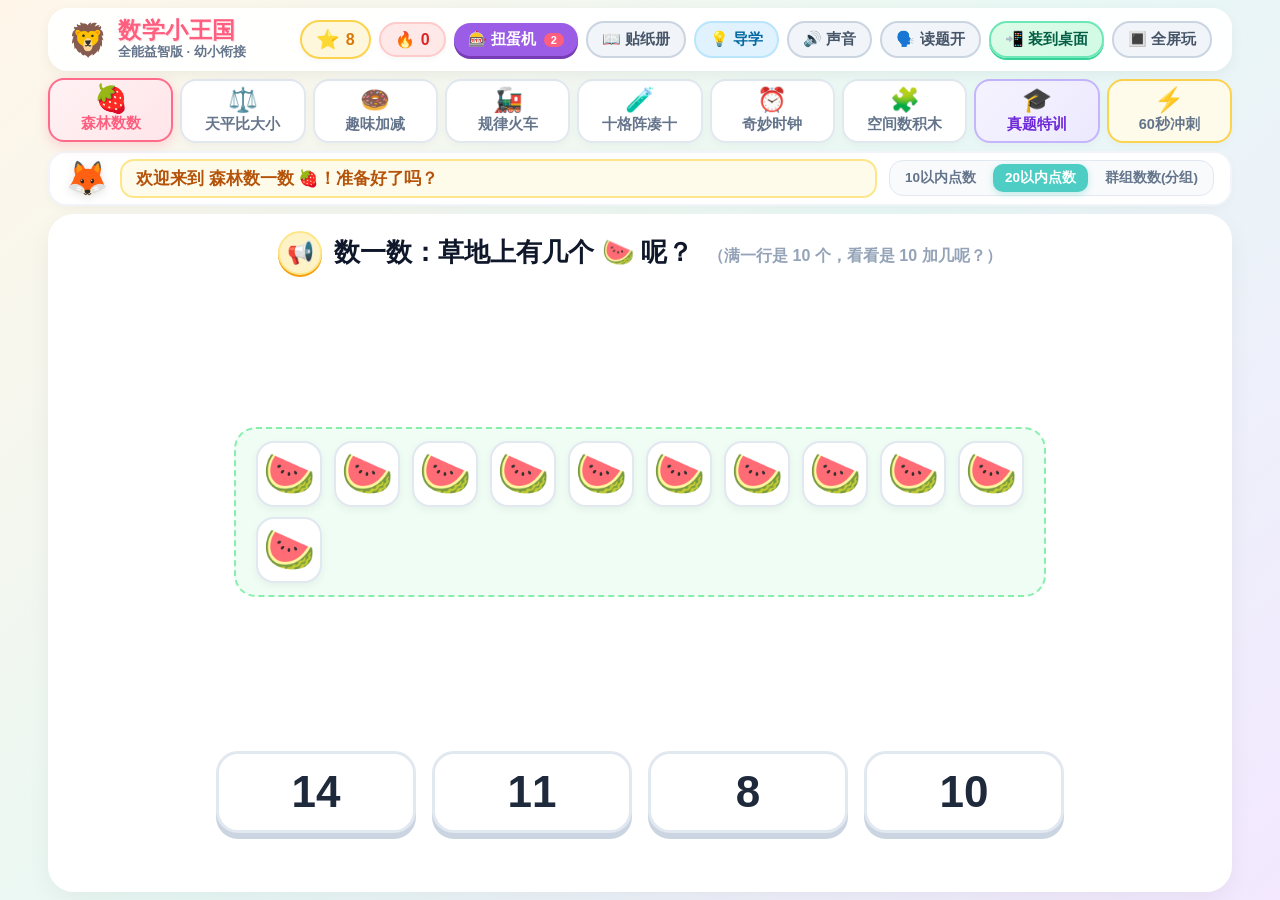
==== index.html @ 88836011 "feat: add K-Class Math Test mode (Make Ten bond, Chained number bonds, Fact Family 2+2, 3-Tier Numbe" ====
<!DOCTYPE html>
<html lang="zh-CN">
<head>
  <meta charset="UTF-8">
  <meta name="viewport" content="width=device-width, initial-scale=1.0, maximum-scale=1.0, user-scalable=no, viewport-fit=cover">
  <title>童趣数学小王国 - 6岁儿童进阶益智数学大冒险</title>
  <meta name="description" content="专为6岁幼小衔接儿童打造的高难度全能益智数学网页游戏，支持手机与iPad全屏离线畅玩！">
  <meta name="theme-color" content="#FF6B8B">
  <meta name="mobile-web-app-capable" content="yes">
  <meta name="apple-mobile-web-app-capable" content="yes">
  <meta name="apple-mobile-web-app-status-bar-style" content="black-translucent">
  <meta name="apple-mobile-web-app-title" content="数学小王国">
  <link rel="manifest" href="manifest.webmanifest">
  <link rel="icon" type="image/svg+xml" href="icons/icon.svg">
  <link rel="icon" type="image/png" sizes="192x192" href="icons/icon-192.png">
  <link rel="apple-touch-icon" sizes="180x180" href="icons/apple-touch-icon.png">
  <meta http-equiv="Cache-Control" content="no-cache, no-store, must-revalidate">
  <meta http-equiv="Pragma" content="no-cache">
  <meta http-equiv="Expires" content="0">
  <link rel="stylesheet" href="css/style.css?v=20261106_ktest_v1">
</head>
<body>

  <!-- iPad 竖屏旋转提醒遮罩 (仅在平板竖屏时温馨提示) -->
  <div class="orientation-hint-overlay" id="orientation-hint">
    <div class="hint-card">
      <div class="rotate-device-icon">🔄📱</div>
      <h2>推荐横屏游玩哦！</h2>
      <p>把 iPad 横过来放置，画面更开阔，体验最佳大冒险！</p>
      <button class="candy-btn btn-secondary" onclick="document.getElementById('orientation-hint').style.display='none'">
        知道了，继续玩
      </button>
    </div>
  </div>

  <!-- 背景漂浮可爱云朵 -->
  <div class="cloud cloud-1"></div>
  <div class="cloud cloud-2"></div>
  <div class="cloud cloud-3"></div>

  <div class="game-container">
    
    <!-- 顶部状态栏 -->
    <header class="header-bar">
      <div class="game-logo">
        <div class="logo-emoji">🦁</div>
        <div>
          <h1>数学小王国</h1>
          <div class="logo-sub">全能益智版 · 幼小衔接</div>
        </div>
      </div>

      <div class="top-actions">
        <!-- 收集的星星 -->
        <div class="stat-pill star-pill" title="答对题目赢取小金星">
          <span class="star-icon">⭐</span>
          <span id="star-count">0</span>
        </div>

        <!-- 连续答对 -->
        <div class="stat-pill streak-pill" title="连续答对次数">
          <span>🔥</span>
          <span id="streak-count">0</span>
        </div>

        <!-- 扭蛋屋入口 -->
        <button id="egg-shop-btn" class="candy-btn btn-reward" title="用星星去扭蛋获得神秘萌宠">
          <span>🎰 扭蛋机</span>
          <span id="egg-available-badge" class="badge-tag" style="display:none;">0</span>
        </button>

        <!-- 贴纸乐园手册 -->
        <button id="sticker-book-btn" class="candy-btn btn-secondary" title="查看收集到的萌宠贴纸">
          <span>📖 贴纸册</span>
        </button>

        <!-- 家长指导指南 -->
        <button id="parent-guide-btn" class="candy-btn btn-info" title="查看6岁儿童数学启蒙高阶指导建议">
          <span>💡 导学</span>
        </button>

        <!-- 声音、AI在线语音与全屏/安装App -->
        <button id="sound-toggle" class="candy-btn btn-secondary" data-no-tts="true" title="开启或关闭音效">
          🔊 声音
        </button>
        <button id="voice-toggle" class="candy-btn btn-secondary" data-no-tts="true" title="开启或关闭温柔姐姐晓晓 AI 语音朗读">
          🗣️ 读题开
        </button>
        <button id="pwa-install-btn" class="candy-btn btn-pwa-install" data-no-tts="true" title="安装到手机或iPad主屏幕，离线全屏畅玩">
          📲 装到桌面
        </button>
        <button id="fullscreen-toggle" class="candy-btn btn-secondary" data-no-tts="true" title="切换全屏模式">
          🔳 全屏玩
        </button>
      </div>
    </header>

    <!-- 8大核心关卡导航 (iPad横屏为单排8格流线型布局) -->
    <nav class="mode-navigation">
      <button class="mode-nav-btn active" data-mode="counting" title="群计数与进阶点数">
        <span class="mode-icon">🍓</span>
        <span class="mode-title">森林数数</span>
      </button>
      <button class="mode-nav-btn" data-mode="comparison" title="算式比大小与倒置数对比">
        <span class="mode-icon">⚖️</span>
        <span class="mode-title">天平比大小</span>
      </button>
      <button class="mode-nav-btn" data-mode="arithmetic" title="进退位运算与未知数填空">
        <span class="mode-icon">🍩</span>
        <span class="mode-title">趣味加减</span>
      </button>
      <button class="mode-nav-btn" data-mode="patterns" title="跳跃点数与阶梯规律">
        <span class="mode-icon">🚂</span>
        <span class="mode-title">规律火车</span>
      </button>
      <button class="mode-nav-btn" data-mode="tenframes" title="新加坡数学十格阵凑十法">
        <span class="mode-icon">🧪</span>
        <span class="mode-title">十格阵凑十</span>
      </button>
      <button class="mode-nav-btn" data-mode="clocks" title="认识指针时钟与整点半点">
        <span class="mode-icon">⏰</span>
        <span class="mode-title">奇妙时钟</span>
      </button>
      <button class="mode-nav-btn" data-mode="blocks" title="3D等轴测空间积木推理">
        <span class="mode-icon">🧩</span>
        <span class="mode-title">空间数积木</span>
      </button>
      <button class="mode-nav-btn ktest-nav-btn" data-mode="ktest" title="K班数学测试真题：凑十数键、连环分合、一图四式、三格数塔与压轴挑战">
        <span class="mode-icon">🎓</span>
        <span class="mode-title">真题特训</span>
      </button>
      <button class="mode-nav-btn sprint-nav-btn" data-mode="speedrun" title="60秒极速计时冲刺">
        <span class="mode-icon">⚡</span>
        <span class="mode-title">60秒冲刺</span>
      </button>
    </nav>

    <!-- 60秒冲刺悬浮 HUD 状态条 -->
    <div class="speedrun-hud" id="speedrun-hud">
      <div class="speedrun-progress-track">
        <div class="speedrun-progress-fill" id="speedrun-progress-fill"></div>
      </div>
      <div class="speedrun-hud-item">
        <span>⏱️ 剩余时间:</span>
        <span class="hud-val speedrun-timer-badge" id="speedrun-timer">60</span>s
      </div>
      <div class="speedrun-hud-item">
        <span>🏆 冲刺得分:</span>
        <span class="hud-val" id="speedrun-score">0</span>
      </div>
      <div class="speedrun-hud-item">
        <span>🔥 连对爆发:</span>
        <span class="hud-val" id="speedrun-combo">0</span>
      </div>
      <div class="speedrun-hud-item">
        <span>🏅 最高纪录:</span>
        <span class="hud-val" id="speedrun-best">0</span>
      </div>
    </div>

    <!-- 萌宠向导提示栏与高难度设置 -->
    <div class="mascot-assistant-bar">
      <div class="mascot-avatar">🦊</div>
      <div class="mascot-speech-bubble" id="mascot-message">
        欢迎来到进阶数学挑战！选择关卡开启高能脑力风暴吧！
      </div>

      <!-- 难度调节：根据当前模式动态适配标签 -->
      <div class="difficulty-selector" id="difficulty-selector">
        <button class="diff-btn" data-diff="10">10以内点数</button>
        <button class="diff-btn active" data-diff="20">20以内点数</button>
        <button class="diff-btn" data-diff="100">群组数数(分组)</button>
      </div>
    </div>

    <!-- 核心互动答题卡片舞台 (全屏自适应，免滚动) -->
    <main class="game-stage-card">
      
      <!-- 题目说明与语音朗读按键 -->
      <div class="question-header">
        <button id="speak-btn" class="speak-icon-btn" title="再读一遍题目" aria-label="朗读题目">
          📢
        </button>
        <div class="question-text" id="question-text">
          加载中...
        </div>
      </div>

      <!-- 动态交互区域 -->
      <div class="question-zone" id="question-zone">
        <!-- 动态渲染题目内容 -->
      </div>

      <!-- 选择答案按钮区域 (4个大颗粒糖果按钮横排) -->
      <div class="options-zone" id="options-zone">
        <!-- 动态生成选项卡片 -->
      </div>

      <!-- 答题反馈动画与提示 -->
      <div class="feedback-zone" id="feedback-zone">
        <!-- 动态答对或鼓励提示 -->
      </div>

    </main>

  </div>

  <!-- 弹窗 1: 神秘扭蛋屋 -->
  <div class="modal-overlay" id="gashapon-modal">
    <div class="modal-card">
      <button class="close-modal-btn" aria-label="关闭">&times;</button>
      <div class="modal-title">🎰 萌宠幸运扭蛋屋</div>
      <div class="modal-subtitle" id="gashapon-cost-text">当前星星: ⭐ 0 (每3颗星星可扭一次)</div>
      
      <div class="egg-display-box" id="gashapon-prize-display">
        <div class="egg-preview">
          <div class="egg-shell">🥚</div>
          <p>快用你的智慧小金星扭出新萌宠！</p>
        </div>
      </div>

      <button id="draw-egg-btn" class="draw-action-btn">
        🎰 消耗 3 颗⭐ 扭蛋！
      </button>
    </div>
  </div>

  <!-- 弹窗 2: 萌宠贴纸收集手册 & 创意游乐场 -->
  <div class="modal-overlay" id="sticker-book-modal">
    <div class="modal-card">
      <button class="close-modal-btn" aria-label="关闭">&times;</button>
      <div class="modal-title">📖 我的萌宠贴纸乐园</div>
      <div class="modal-subtitle">已收集伙伴: <span id="unlocked-sticker-count">0 / 12</span></div>

      <!-- 选项卡切换 -->
      <div class="sticker-tabs">
        <button class="sticker-tab-btn active" data-tab="collection">🏆 图鉴图册</button>
        <button class="sticker-tab-btn" data-tab="playground">🎪 创意乐园</button>
      </div>

      <!-- Tab 1: 贴纸图鉴 -->
      <div class="sticker-tab-panel active" id="tab-collection">
        <div class="stickers-grid" id="stickers-grid">
          <!-- 动态渲染贴纸卡片 -->
        </div>
      </div>

      <!-- Tab 2: 创意游乐场 (可拖拽自由拼贴) -->
      <div class="sticker-tab-panel" id="tab-playground">
        <div class="playground-toolbar">
          <span class="sub-explain">👇 点击下方贴纸放入乐园，在画布中自由拖动，点击它会说话跳跃！</span>
          <div class="playground-actions">
            <button id="bg-switch-btn" class="candy-btn btn-info btn-sm" title="切换游乐场主题背景">🌅 切换场景</button>
            <button id="clear-playground-btn" class="candy-btn btn-secondary btn-sm" title="清空画布上的贴纸">🧹 清空</button>
          </div>
        </div>
        <div class="sticker-playground-canvas" id="sticker-playground-canvas" title="点击或拖拽萌宠自由摆放">
          <!-- 动态放入的贴纸 -->
        </div>
        <div class="playground-stickers-bar" id="playground-stickers-bar">
          <!-- 可选贴纸条 -->
        </div>
      </div>

    </div>
  </div>

  <!-- 弹窗 3: 60秒冲刺结算勋章卡片 -->
  <div class="modal-overlay" id="speedrun-summary-modal">
    <div class="modal-card">
      <button class="close-modal-btn" aria-label="关闭">&times;</button>
      <div class="modal-title">⚡ 60秒极速挑战成绩单</div>
      <div class="modal-subtitle">脑力全开 · 恭喜完成极速冲刺！</div>

      <div class="sprint-summary-box" id="sprint-summary-text">
        <!-- 动态生成成绩与勋章 -->
      </div>

      <button id="restart-sprint-btn" class="draw-action-btn">
        🚀 再来一轮挑战！
      </button>
    </div>
  </div>

  <!-- 弹窗 4: 高阶幼小衔接导学 -->
  <div class="modal-overlay" id="parent-guide-modal">
    <div class="modal-card">
      <button class="close-modal-btn" aria-label="关闭">&times;</button>
      <div class="modal-title">💡 6岁高阶数学启蒙培养重点</div>
      <div class="modal-subtitle">从具象直觉跨越到小学抽象逻辑思维</div>

      <div class="parent-guide-content">
        <div class="guide-section">
          <h4>🧪 1. 十格阵与“凑十破十法”（一年级核心）</h4>
          <p>十格阵（Ten-Frame）是国际公认的数感模型。通过将圆点分成 5+5 阵列，帮助孩子建立“逢十进一”的结构化心算思维，轻松攻克 8+7=15 或 13-8=5 等进退位难点。</p>
        </div>
        <div class="guide-section">
          <h4>⏰ 2. 奇妙时钟岛（生活时间认知）</h4>
          <p>认识模拟表盘的短时针与长分针，理解“整点”（分针指12）与“半点”（分针指6），培养生活自理与时间观念。</p>
        </div>
        <div class="guide-section">
          <h4>🧩 3. 空间数积木（3D遮挡与空间推断）</h4>
          <p>观察立体等轴测积木堆，推测被上层积木压住的“看不见的隐藏积木”，点击“透视”可验证猜想，极大强化空间三维想象力。</p>
        </div>
        <div class="guide-section">
          <h4>⚖️ 4. 算式比大小 & 两位数倒置（深度逆向思维）</h4>
          <p>不再单纯比单个数字，而是对比算式（如 8+6 对比 15），以及 47 与 74 这类易混淆数字，预防小学常见的数位混淆问题。</p>
        </div>
        <div class="guide-section">
          <h4>🚂 5. 跳跃点数与阶梯规律（乘除法前置启蒙）</h4>
          <p>规律小火车加入 2个一数（2, 4, 6, 8）、5个一数（5, 10, 15, 20）以及递增递减，培养数感敏感度与找规律归纳能力。</p>
        </div>
        <div class="guide-section">
          <h4>🎓 6. K班国际数学测试真题（数键图·一图四式·数塔·双边等式）</h4>
          <p>1:1 还原 K Class Math Test 五大核心题型：① 凑十数键分支图（Make Ten Number Bond）、② 多级连环分合图（Chained Number Bonds）、③ 一图四式加减家族（2 Add &amp; 2 Sub Equations）、④ 20以内三格数塔（Number Towers）与 ⑤ 双步多/少文字推理及双边等式平衡（如 8 - 3 = 2 + □），中英双语读题帮孩子轻松拿下满分！</p>
        </div>
      </div>
    </div>
  </div>

  <!-- 弹窗 5: PWA 安装到手机/iPad主屏幕指引 -->
  <div class="modal-overlay" id="pwa-install-modal">
    <div class="modal-card pwa-modal-card">
      <button class="close-modal-btn" aria-label="关闭">&times;</button>
      <div class="modal-title">📲 安装「数学小王国」到桌面</div>
      <div class="modal-subtitle">像原生 App 一样全屏畅玩 · 支持断网离线使用！</div>

      <div class="parent-guide-content">
        <div class="guide-section">
          <h4>🍎 iPhone / iPad (Safari 浏览器)</h4>
          <p>1. 点击屏幕底部（或右上角）的 <strong>【分享 📤】</strong> 按钮；<br>2. 在弹出菜单中向下滑动，点击 <strong>【添加到主屏幕 ➕】</strong>；<br>3. 点击右上角 <strong>【添加】</strong>，即可从桌面图标一键全屏启动！</p>
        </div>
        <div class="guide-section">
          <h4>🤖 安卓手机 / 平板 / 电脑 (Chrome / Edge)</h4>
          <p>点击浏览器右上角菜单 <strong>【⋮】</strong> ➔ 选择 <strong>【安装应用】</strong> 或 <strong>【添加到主屏幕】</strong> 即可。</p>
        </div>
      </div>
    </div>
  </div>

  <!-- 脚本加载 (带版本号强制刷新缓存) -->
  <script src="lib/web-natural-tts.js?v=20261106_ktest_v1"></script>
  <script src="lib/web-online-tts.js?v=20261106_ktest_v1"></script>
  <script src="js/audio.js?v=20261106_ktest_v1"></script>
  <script src="js/confetti.js?v=20261106_ktest_v1"></script>
  <script src="js/game.js?v=20261106_ktest_v1"></script>
</body>
</html>
---- css/style.css ----
/* 儿童数学大冒险 - iPad横屏专属清晰大字版 */

:root {
  --primary-color: #FF6B8B;
  --primary-shadow: #D94565;
  --secondary-color: #4ECDC4;
  --secondary-shadow: #2FA9A0;
  --accent-yellow: #FFD166;
  --accent-yellow-shadow: #E0A638;
  --accent-purple: #9B5DE5;
  --accent-purple-shadow: #763BB5;
  --accent-blue: #48CAE4;
  --accent-blue-shadow: #219EBC;
  --bg-gradient: linear-gradient(135deg, #FFF6E9 0%, #E8F8F5 50%, #F3E8FF 100%);
  --card-bg: #FFFFFF;
  --text-main: #1E293B;
  --text-muted: #64748B;
  --font-family: -apple-system, BlinkMacSystemFont, "Segoe UI", Roboto, "Quicksand", "PingFang SC", "Microsoft YaHei", sans-serif;
}

* {
  box-sizing: border-box;
  margin: 0;
  padding: 0;
  user-select: none;
  -webkit-user-select: none;
  -webkit-tap-highlight-color: transparent;
}

html, body {
  width: 100%;
  height: 100%;
  height: 100dvh;
  overflow: hidden;
  touch-action: manipulation;
}

body {
  font-family: var(--font-family);
  background: var(--bg-gradient);
  color: var(--text-main);
  display: flex;
  flex-direction: column;
  align-items: center;
  position: relative;
}

/* 顶部漂浮可爱云朵 */
.cloud {
  position: fixed;
  background: rgba(255, 255, 255, 0.75);
  border-radius: 50px;
  pointer-events: none;
  z-index: 0;
  animation: floatCloud linear infinite;
}

.cloud-1 {
  width: 150px;
  height: 44px;
  top: 6%;
  left: -160px;
  animation-duration: 45s;
}

.cloud-2 {
  width: 220px;
  height: 58px;
  top: 20%;
  left: -240px;
  animation-duration: 65s;
  animation-delay: 15s;
}

.cloud-3 {
  width: 130px;
  height: 40px;
  top: 75%;
  left: -140px;
  animation-duration: 55s;
  animation-delay: 8s;
}

@keyframes floatCloud {
  0% { transform: translateX(0); }
  100% { transform: translateX(calc(100vw + 300px)); }
}

/* 主游戏容器 (专为 iPad 横屏打造，全局无滚动条) */
.game-container {
  width: 100%;
  max-width: 1220px;
  height: 100%;
  height: 100dvh;
  padding: max(8px, env(safe-area-inset-top)) max(18px, env(safe-area-inset-right)) max(8px, env(safe-area-inset-bottom)) max(18px, env(safe-area-inset-left));
  position: relative;
  z-index: 1;
  display: flex;
  flex-direction: column;
  overflow: hidden;
  box-sizing: border-box;
}

/* 顶栏信息 (字体增大，布局饱满) */
.header-bar {
  display: flex;
  justify-content: space-between;
  align-items: center;
  background: rgba(255, 255, 255, 0.95);
  padding: 8px 18px;
  border-radius: 20px;
  box-shadow: 0 4px 14px rgba(0, 0, 0, 0.05);
  backdrop-filter: blur(8px);
  margin-bottom: 8px;
  border: 2.5px solid #FFF;
  flex-shrink: 0;
}

.game-logo {
  display: flex;
  align-items: center;
  gap: 10px;
}

.game-logo .logo-emoji {
  font-size: 32px;
  animation: bounceSoft 2s infinite ease-in-out;
  line-height: 1;
}

.game-logo h1 {
  font-size: 23px;
  color: #FF5E7E;
  font-weight: 900;
  letter-spacing: 0.5px;
  text-shadow: 1px 1px 0px #FFE0E6;
  line-height: 1.1;
}

.game-logo .logo-sub {
  font-size: 13px;
  color: var(--text-muted);
  font-weight: 700;
}

.top-actions {
  display: flex;
  align-items: center;
  gap: 8px;
}

/* 状态药丸胶囊 (大号字体) */
.stat-pill {
  display: inline-flex;
  align-items: center;
  gap: 6px;
  padding: 6px 14px;
  border-radius: 30px;
  font-size: 16px;
  font-weight: 900;
  box-shadow: 0 2px 6px rgba(0, 0, 0, 0.04);
}

.star-pill {
  background: #FFF7DB;
  color: #D97706;
  border: 2px solid #FCD34D;
}

.star-pill .star-icon {
  font-size: 19px;
  animation: spinSlow 6s infinite linear;
}

.streak-pill {
  background: #FFE8E8;
  color: #DC2626;
  border: 2px solid #FECACA;
}

/* 糖果功能按钮 */
.candy-btn {
  border: none;
  outline: none;
  cursor: pointer;
  font-family: inherit;
  font-size: 15px;
  font-weight: 800;
  padding: 7px 14px;
  border-radius: 18px;
  transition: all 0.12s ease;
  display: inline-flex;
  align-items: center;
  justify-content: center;
  gap: 5px;
  position: relative;
  touch-action: manipulation;
}

.candy-btn:active {
  transform: translateY(2px) !important;
}

.btn-secondary {
  background: #F1F5F9;
  color: #475569;
  border: 2px solid #CBD5E1;
}

.btn-secondary.off {
  opacity: 0.6;
}

.btn-reward {
  background: #9B5DE5;
  color: white;
  box-shadow: 0 3px 0 #763BB5;
}

.btn-reward:hover {
  background: #AA6EF7;
}

.btn-reward:active {
  box-shadow: 0 1px 0 #763BB5;
}

.btn-info {
  background: #E0F2FE;
  color: #0369A1;
  border: 2px solid #BAE6FD;
}

.btn-pwa-install {
  background: linear-gradient(135deg, #DCFCE7 0%, #D1FAE5 100%);
  color: #065F46;
  border: 2px solid #6EE7B7;
  box-shadow: 0 2px 0 #34D399;
}

.btn-pwa-install:hover {
  background: linear-gradient(135deg, #BBF7D0 0%, #A7F3D0 100%);
}

.btn-pwa-install:active {
  box-shadow: 0 0 0 #34D399;
}

.btn-voice-role {
  background: linear-gradient(135deg, #FCE7F3 0%, #EDE9FE 100%);
  color: #9D174D;
  border: 2px solid #F9A8D4;
  box-shadow: 0 2px 0 #F472B6;
}

.btn-voice-role:hover {
  background: linear-gradient(135deg, #FBCFE8 0%, #DDD6FE 100%);
}

.btn-voice-role:active {
  box-shadow: 0 0 0 #F472B6;
}

.badge-tag {
  background: #FF5E7E;
  color: white;
  font-size: 11px;
  font-weight: 800;
  border-radius: 12px;
  padding: 1px 7px;
  margin-left: 3px;
}

/* 9大关卡模式导航栏 (单排9格，清晰大字) */
.mode-navigation {
  display: grid;
  grid-template-columns: repeat(9, 1fr);
  gap: 7px;
  margin-bottom: 8px;
  flex-shrink: 0;
}

.mode-nav-btn {
  background: white;
  border: 2.5px solid #E2E8F0;
  border-radius: 16px;
  padding: 7px 4px;
  display: flex;
  flex-direction: column;
  align-items: center;
  gap: 3px;
  cursor: pointer;
  transition: all 0.15s ease;
  box-shadow: 0 3px 8px rgba(0, 0, 0, 0.03);
  touch-action: manipulation;
}

.mode-nav-btn .mode-icon {
  font-size: 24px;
  transition: transform 0.2s;
  line-height: 1;
}

.mode-nav-btn .mode-title {
  font-size: 14.5px;
  font-weight: 800;
  color: #64748B;
  white-space: nowrap;
}

.mode-nav-btn:hover {
  transform: translateY(-2px);
  border-color: #CBD5E1;
}

.mode-nav-btn.active {
  background: linear-gradient(135deg, #FFF2F4 0%, #FFE5E9 100%);
  border-color: #FF6B8B;
  box-shadow: 0 4px 12px rgba(255, 107, 139, 0.25);
  transform: translateY(-1px);
}

.mode-nav-btn.active .mode-icon {
  transform: scale(1.15);
}

.mode-nav-btn.active .mode-title {
  color: #FF5E7E;
}

.mode-nav-btn.ktest-nav-btn {
  border-color: #C4B5FD;
  background: linear-gradient(135deg, #F5F3FF 0%, #EDE9FE 100%);
}

.mode-nav-btn.ktest-nav-btn .mode-title {
  color: #6D28D9;
}

.mode-nav-btn.ktest-nav-btn.active {
  border-color: #8B5CF6;
  background: linear-gradient(135deg, #EDE9FE 0%, #DDD6FE 100%);
  box-shadow: 0 4px 12px rgba(139, 92, 246, 0.3);
}

.mode-nav-btn.ktest-nav-btn.active .mode-title {
  color: #5B21B6;
}

.mode-nav-btn.sprint-nav-btn {
  border-color: #FCD34D;
  background: #FFFBEB;
}

.mode-nav-btn.sprint-nav-btn.active {
  border-color: #F59E0B;
  background: #FEF3C7;
  box-shadow: 0 4px 12px rgba(245, 158, 11, 0.3);
}

.mode-nav-btn.sprint-nav-btn.active .mode-title {
  color: #D97706;
}

/* 60秒冲刺 HUD 悬浮指示条 */
.speedrun-hud {
  display: none;
  align-items: center;
  justify-content: space-between;
  background: linear-gradient(135deg, #FFF7ED 0%, #FFEDD5 100%);
  border: 2.5px solid #F97316;
  border-radius: 16px;
  padding: 10px 18px 6px;
  margin-bottom: 8px;
  box-shadow: 0 4px 12px rgba(249, 115, 22, 0.15);
  flex-shrink: 0;
  position: relative;
  overflow: hidden;
  animation: popIn 0.3s ease;
}

.speedrun-progress-track {
  position: absolute;
  top: 0;
  left: 0;
  width: 100%;
  height: 5px;
  background: rgba(249, 115, 22, 0.18);
}

.speedrun-progress-fill {
  height: 100%;
  width: 100%;
  background: linear-gradient(90deg, #10B981, #F59E0B);
  transition: width 0.95s linear, background 0.3s ease;
}

.speedrun-progress-fill.danger {
  background: linear-gradient(90deg, #EF4444, #DC2626);
}

.speedrun-hud-item {
  display: flex;
  align-items: center;
  gap: 6px;
  font-size: 15px;
  font-weight: 800;
  color: #9A3412;
}

.speedrun-hud-item .hud-val {
  font-size: 22px;
  font-weight: 900;
  color: #EA580C;
}

.speedrun-timer-badge {
  font-size: 26px !important;
  color: #DC2626 !important;
  animation: pulseScale 1s infinite;
}

/* 吉祥物小狐狸提示区 (大字清晰) */
.mascot-assistant-bar {
  display: flex;
  align-items: center;
  gap: 12px;
  background: #FFFFFF;
  border-radius: 18px;
  padding: 6px 16px;
  box-shadow: 0 3px 10px rgba(0, 0, 0, 0.03);
  margin-bottom: 8px;
  border: 2px solid #F1F5F9;
  flex-shrink: 0;
}

.mascot-avatar {
  font-size: 34px;
  filter: drop-shadow(0 2px 4px rgba(0,0,0,0.1));
  animation: bounceSoft 2.5s infinite ease-in-out;
  line-height: 1;
}

.mascot-speech-bubble {
  flex: 1;
  background: #FFFBEB;
  border: 2px solid #FDE68A;
  border-radius: 14px;
  padding: 6px 14px;
  color: #B45309;
  font-weight: 800;
  font-size: 16.5px;
  line-height: 1.35;
  position: relative;
  white-space: nowrap;
  overflow: hidden;
  text-overflow: ellipsis;
}

.mascot-speech-bubble::before {
  content: '';
  position: absolute;
  left: -8px;
  top: 50%;
  transform: translateY(-50%);
  border-width: 6px 8px 6px 0;
  border-style: solid;
  border-color: transparent #FDE68A transparent transparent;
}

.difficulty-selector {
  display: flex;
  align-items: center;
  gap: 5px;
  background: #F8FAFC;
  padding: 3px;
  border-radius: 14px;
  border: 1px solid #E2E8F0;
  flex-shrink: 0;
}

.diff-btn {
  border: none;
  background: transparent;
  padding: 5px 12px;
  border-radius: 10px;
  font-size: 13.5px;
  font-weight: 800;
  color: #64748B;
  cursor: pointer;
  white-space: nowrap;
  transition: all 0.15s ease;
  user-select: none;
}

.diff-btn.active {
  background: #4ECDC4;
  color: white;
  box-shadow: 0 2px 6px rgba(78, 205, 196, 0.35);
}

/* 核心题目主板 (高度自适应，绝不滚动) */
.game-stage-card {
  background: white;
  border-radius: 26px;
  padding: 14px 20px;
  box-shadow: 0 8px 24px rgba(0, 0, 0, 0.05);
  border: 3.5px solid #FFFFFF;
  display: flex;
  flex-direction: column;
  align-items: center;
  justify-content: space-between;
  position: relative;
  flex: 1;
  min-height: 0;
  overflow: hidden;
}

/* 彻底禁止题目卡片内出现任何滚动条 */
.game-stage-card,
.game-stage-card * {
  scrollbar-width: none !important;
  -ms-overflow-style: none !important;
}

.game-stage-card::-webkit-scrollbar,
.game-stage-card *::-webkit-scrollbar {
  display: none !important;
  width: 0 !important;
  height: 0 !important;
}

/* 题目大标题 (醒目大号字) */
.question-header {
  display: flex;
  align-items: center;
  justify-content: center;
  gap: 12px;
  margin-bottom: 6px;
  width: 100%;
  flex-shrink: 0;
}

.question-text {
  font-size: 26px;
  font-weight: 900;
  color: #0F172A;
  text-align: center;
  line-height: 1.25;
}

.question-text .tip-sub {
  font-size: 16px;
  color: #94A3B8;
  font-weight: 700;
  display: inline-block;
  margin-left: 8px;
}

.speak-icon-btn {
  background: #FEF3C7;
  border: 2px solid #FDE68A;
  border-radius: 50%;
  width: 44px;
  height: 44px;
  font-size: 22px;
  display: flex;
  align-items: center;
  justify-content: center;
  cursor: pointer;
  box-shadow: 0 2px 0 #F59E0B;
  transition: transform 0.1s;
  flex-shrink: 0;
}

.speak-icon-btn:active {
  transform: translateY(2px);
  box-shadow: 0 0 0 #F59E0B;
}

/* 题目呈现交互区 (居中自适应，无滚动) */
.question-zone {
  width: 100%;
  flex: 1;
  min-height: 0;
  display: flex;
  align-items: center;
  justify-content: center;
  margin-bottom: 8px;
  overflow: visible;
}

/* 1. 数一数模式网格 (无任何滚动条，自适应展开) */
.counting-board {
  display: flex;
  flex-wrap: wrap;
  justify-content: center;
  align-items: center;
  gap: 12px 16px;
  max-width: min(960px, 94%);
  overflow: visible;
  padding: 12px 20px;
  background: #F0FDF4;
  border: 2.5px dashed #86EFAC;
  border-radius: 22px;
}

.counting-board.counting-grid-10 {
  display: grid;
  grid-template-columns: repeat(10, auto);
  gap: 10px 12px;
  justify-items: center;
}

.countable-item {
  width: min(8vh, 66px);
  height: min(8vh, 66px);
  font-size: min(5vh, 42px);
  display: flex;
  align-items: center;
  justify-content: center;
  background: white;
  border-radius: 18px;
  cursor: pointer;
  position: relative;
  box-shadow: 0 3px 8px rgba(0, 0, 0, 0.05);
  border: 2px solid #E2E8F0;
  transition: all 0.2s cubic-bezier(0.175, 0.885, 0.32, 1.275);
}

.countable-item:hover {
  transform: scale(1.1);
}

.countable-item.counted {
  border-color: #34D399;
  background: #ECFDF5;
  transform: scale(1.05);
}

.count-bubble {
  position: absolute;
  top: -7px;
  right: -7px;
  background: #10B981;
  color: white;
  width: 28px;
  height: 28px;
  border-radius: 50%;
  font-size: 15px;
  font-weight: 900;
  display: flex;
  align-items: center;
  justify-content: center;
  box-shadow: 0 2px 6px rgba(16, 185, 129, 0.4);
  animation: popIn 0.3s cubic-bezier(0.175, 0.885, 0.32, 1.275);
}

/* 分组数数 (2个一数/5个一数) */
.grouped-counting-board {
  gap: 12px 18px;
  max-width: min(980px, 96%);
}

.counting-group-box {
  background: white;
  border: 2.5px solid #38BDF8;
  border-radius: 18px;
  padding: 6px 14px;
  cursor: pointer;
  box-shadow: 0 3px 6px rgba(0,0,0,0.04);
  transition: all 0.15s;
  display: flex;
  flex-direction: column;
  align-items: center;
  min-width: 145px;
  position: relative;
}

.counting-group-box:hover {
  transform: translateY(-2px);
  border-color: #0284C7;
}

.counting-group-box.counted {
  background: #F0F9FF;
  border-color: #0284C7;
}

.counting-group-box .group-tag {
  font-size: 13px;
  color: #0284C7;
  font-weight: 800;
  margin-bottom: 2px;
}

.counting-group-box .group-items {
  font-size: 26px;
  letter-spacing: 2px;
}

/* 2. 比大小模式天平 (大号算式与数字) */
.balance-container {
  display: flex;
  align-items: center;
  justify-content: center;
  gap: 18px;
  width: 100%;
  transition: transform 0.35s ease;
}

.balance-container.tilt-left .left-plate {
  transform: translateY(10px);
  border-color: #10B981;
  background: #ECFDF5;
}

.balance-container.tilt-left .right-plate {
  transform: translateY(-8px);
}

.balance-container.tilt-right .right-plate {
  transform: translateY(10px);
  border-color: #10B981;
  background: #ECFDF5;
}

.balance-container.tilt-right .left-plate {
  transform: translateY(-8px);
}

.scale-plate {
  flex: 1;
  max-width: 280px;
  background: #F8FAFC;
  border: 2.5px solid #E2E8F0;
  border-radius: 22px;
  padding: 14px 18px;
  text-align: center;
  box-shadow: 0 4px 12px rgba(0, 0, 0, 0.03);
  cursor: pointer;
  transition: all 0.25s ease;
}

.scale-plate:hover {
  border-color: #93C5FD;
}

.plate-expr {
  font-size: 42px;
  font-weight: 900;
  color: #2563EB;
  min-height: 52px;
  display: flex;
  align-items: center;
  justify-content: center;
  letter-spacing: 1px;
}

.plate-dots {
  font-size: 16px;
  letter-spacing: 2px;
  margin-top: 4px;
  min-height: 22px;
}

.plate-hint-val {
  font-size: 16px;
  font-weight: 800;
  color: #059669;
  margin-top: 4px;
}

.scale-middle {
  display: flex;
  align-items: center;
  justify-content: center;
}

.mystery-box {
  width: 72px;
  height: 72px;
  border-radius: 20px;
  background: #FEF3C7;
  border: 3.5px dashed #F59E0B;
  display: flex;
  align-items: center;
  justify-content: center;
  font-size: 36px;
  color: #B45309;
  animation: pulseScale 1.8s infinite;
}

.alligator-open {
  width: 72px;
  height: 72px;
  border-radius: 20px;
  background: #D1FAE5;
  border: 3px solid #10B981;
  display: flex;
  align-items: center;
  justify-content: center;
  font-size: 44px;
  font-weight: 900;
  color: #065F46;
}

/* 3. 算术算式展示 (特大号清晰算式 + 凑十破十小妙招提示) */
.arithmetic-card-display {
  display: flex;
  flex-direction: column;
  align-items: center;
  justify-content: center;
  gap: 10px;
  padding: 16px 36px;
  background: #F8FAFC;
  border: 2.5px solid #E2E8F0;
  border-radius: 26px;
}

.big-formula-text {
  font-size: min(8vh, 58px);
  font-weight: 900;
  color: #1E293B;
  letter-spacing: 2px;
}

.arithmetic-strategy-pill {
  background: #EFF6FF;
  border: 1.5px solid #BFDBFE;
  color: #1D4ED8;
  font-size: 15px;
  font-weight: 800;
  padding: 6px 16px;
  border-radius: 16px;
  cursor: pointer;
  transition: transform 0.15s ease, background 0.15s;
}

.arithmetic-strategy-pill:hover {
  transform: scale(1.03);
  background: #DBEAFE;
}

.blank-box {
  display: inline-block;
  min-width: 58px;
  height: 58px;
  line-height: 52px;
  background: #FEF3C7;
  border: 3px dashed #F59E0B;
  border-radius: 16px;
  color: #D97706;
  text-align: center;
  margin: 0 6px;
  vertical-align: middle;
  font-size: 46px;
  transition: all 0.25s ease;
}

.blank-box.filled-correct {
  background: #D1FAE5;
  border: 3px solid #10B981;
  color: #065F46;
}

/* 4. 找规律小火车 */
.train-track-container {
  display: flex;
  align-items: flex-end;
  justify-content: center;
  gap: 10px;
  padding: 14px 10px;
  background: linear-gradient(to bottom, transparent 80%, #94A3B8 80%, #94A3B8 88%, #64748B 88%);
  border-radius: 20px;
  width: auto;
  max-width: 100%;
  max-height: min(24vh, 140px);
  overflow: visible;
  transition: transform 0.5s ease;
}

.train-track-container.train-chug {
  animation: trainDepart 1.4s ease-in-out;
}

.train-engine {
  position: relative;
  font-size: 52px;
  display: flex;
  flex-direction: column;
  align-items: center;
  line-height: 1;
}

.engine-smoke {
  font-size: 20px;
  position: absolute;
  top: -22px;
  left: 12px;
  animation: floatSmoke 2s infinite ease-in;
}

.train-car {
  background: #FFF;
  border: 3px solid #3B82F6;
  border-radius: 16px;
  padding: 8px 14px;
  display: flex;
  flex-direction: column;
  align-items: center;
  min-width: 66px;
  box-shadow: 0 4px 8px rgba(0,0,0,0.06);
  position: relative;
}

.train-car .car-cargo {
  font-size: 32px;
  font-weight: 900;
  color: #1E293B;
  line-height: 1.1;
}

.train-car.target-car {
  border: 3px dashed #F59E0B;
  background: #FEF3C7;
}

.train-car.completed-car {
  border: 3px solid #10B981;
  background: #ECFDF5;
  animation: popIn 0.3s cubic-bezier(0.175, 0.885, 0.32, 1.275);
}

.train-car .mystery-q {
  font-size: 32px;
  color: #D97706;
  animation: bounceSoft 1s infinite alternate;
}

.wheels {
  display: flex;
  gap: 18px;
  margin-top: 5px;
}

.wheel {
  width: 12px;
  height: 12px;
  background: #334155;
  border-radius: 50%;
  border: 2px solid #CBD5E1;
}

/* 5. 十格阵 (Ten-Frame) 样式：大号蒙氏教具风格，超大清晰 */
.ten-frame-stage-col {
  display: flex;
  flex-direction: column;
  align-items: center;
  justify-content: center;
  gap: 10px;
  width: 100%;
  max-height: 100%;
}

.ten-frame-wrapper {
  display: flex;
  justify-content: center;
  align-items: center;
  padding: 10px;
  max-height: 100%;
  flex: 1;
}

.dual-ten-frame-wrapper {
  display: flex;
  align-items: center;
  gap: 20px;
  justify-content: center;
  max-height: 100%;
  width: 100%;
  flex: 1;
}

.ten-frame-box {
  display: flex;
  flex-direction: column;
  align-items: center;
  gap: 8px;
}

.frame-label {
  font-size: 15px;
  font-weight: 800;
  color: #1E293B;
  background: #F1F5F9;
  padding: 5px 14px;
  border-radius: 14px;
  border: 1.5px solid #CBD5E1;
  box-shadow: 0 2px 6px rgba(0, 0, 0, 0.04);
  user-select: none;
}

.frame-plus {
  font-size: 40px;
  font-weight: 900;
  color: #8B5CF6;
  text-shadow: 0 2px 8px rgba(139, 92, 246, 0.25);
  margin-top: 28px;
  user-select: none;
}

.ten-frame {
  display: grid;
  grid-template-columns: repeat(5, 1fr);
  grid-template-rows: repeat(2, 1fr);
  gap: 8px;
  background: #FFFFFF;
  border: 4px solid #334155;
  border-radius: 20px;
  padding: 10px;
  box-shadow: 0 8px 24px rgba(0, 0, 0, 0.08);
}

/* 双盒模式下的格子尺寸：大幅放大至 66px */
.dual-ten-frame-wrapper .ten-frame-cell {
  width: clamp(50px, 6.2vw, 66px);
  height: clamp(50px, 6.2vw, 66px);
  font-size: clamp(32px, 4.2vw, 42px);
}

/* 单盒模式下的格子尺寸：超大特写 86px */
.single-frame .ten-frame-cell {
  width: clamp(70px, 9vw, 86px);
  height: clamp(70px, 9vw, 86px);
  font-size: clamp(44px, 5.5vw, 54px);
}

.ten-frame-cell {
  background: #F8FAFC;
  border: 3px solid #CBD5E1;
  border-radius: 14px;
  display: flex;
  align-items: center;
  justify-content: center;
  cursor: pointer;
  transition: transform 0.15s ease, background-color 0.15s, border-color 0.15s;
  user-select: none;
  position: relative;
}

.ten-frame-cell:hover, .ten-frame-cell:active {
  transform: scale(1.06);
  background: #EFF6FF;
}

.ten-frame-cell.user-filled {
  background: #FEF9C3;
  border-color: #F59E0B;
}

.ten-frame-cell.taken-cell {
  background: #FEE2E2;
  border-color: #FCA5A5;
  border-style: dashed;
}

.ten-dot {
  line-height: 1;
  display: flex;
  align-items: center;
  justify-content: center;
  filter: drop-shadow(0 2px 4px rgba(0, 0, 0, 0.1));
}

.ten-dot.empty-dot {
  opacity: 0.55;
}

.ten-dot.taken-dot {
  opacity: 0.32;
  filter: grayscale(0.4);
}

/* 6. 认识时钟 (Clock) 样式 (大号表盘数字与指针) */
.analog-clock-container {
  display: flex;
  flex-direction: column;
  align-items: center;
  gap: 10px;
  max-height: 100%;
  justify-content: center;
  flex: 1;
}

.analog-clock-svg {
  height: min(39vh, 285px);
  width: auto;
  aspect-ratio: 1;
  filter: drop-shadow(0 8px 22px rgba(15, 23, 42, 0.12));
  transition: all 0.3s ease;
}

.clock-face-outer {
  fill: #F8FAFC;
  stroke: #334155;
  stroke-width: 8;
}

.clock-face-inner {
  fill: #FFFFFF;
  stroke: #CBD5E1;
  stroke-width: 2;
}

.clock-num {
  font-family: inherit;
  font-size: 20px;
  font-weight: 900;
  fill: #0F172A;
}

.clock-min-num {
  font-family: inherit;
  font-size: 9px;
  font-weight: 800;
  fill: #EF4444;
  opacity: 0.85;
}

.clock-hand {
  stroke-linecap: round;
}

.hour-hand {
  stroke: #2563EB;
  stroke-width: 9;
}

.minute-hand {
  stroke: #EF4444;
  stroke-width: 6;
}

.clock-center-pin {
  fill: #F59E0B;
  stroke: #B45309;
  stroke-width: 1.5;
}

.clock-legend {
  display: flex;
  gap: 20px;
  font-size: 15.5px;
  font-weight: 800;
  background: #F8FAFC;
  padding: 6px 18px;
  border-radius: 20px;
  border: 1px solid #E2E8F0;
  user-select: none;
}

.legend-hour {
  color: #2563EB;
}

.legend-minute {
  color: #EF4444;
}

/* 7. 空间数积木 (3D 互动旋转模型) 样式：全屏自适应画布、360° 可拖拽旋转 */
.isometric-blocks-container {
  display: flex;
  flex-direction: column;
  align-items: center;
  justify-content: center;
  gap: 8px;
  width: 100%;
  height: 100%;
  max-height: 100%;
  min-height: 0;
  flex: 1;
  overflow: hidden;
}

.blocks-3d-stage-wrap {
  position: relative;
  flex: 1 1 0;
  min-height: 0;
  width: min(88%, 680px);
  max-height: min(41vh, 330px);
  display: flex;
  align-items: center;
  justify-content: center;
  background: radial-gradient(circle at 50% 45%, #FFFBEB 0%, #F8FAFC 78%);
  border: 2.5px solid #E2E8F0;
  border-radius: 24px;
  padding: 0;
  box-shadow: inset 0 2px 10px rgba(0, 0, 0, 0.03), 0 6px 20px rgba(15, 23, 42, 0.06);
  overflow: hidden;
}

.blocks-3d-canvas {
  width: 100%;
  height: 100%;
  display: block;
  cursor: grab;
  touch-action: none;
  user-select: none;
}

.blocks-3d-canvas.grabbing {
  cursor: grabbing;
}

.blocks-rotate-hint {
  position: absolute;
  top: 12px;
  right: 16px;
  background: rgba(255, 255, 255, 0.92);
  border: 1.5px solid #CBD5E1;
  color: #475569;
  font-size: 13.5px;
  font-weight: 800;
  padding: 5px 14px;
  border-radius: 14px;
  pointer-events: none;
  box-shadow: 0 2px 8px rgba(0, 0, 0, 0.05);
}

.blocks-controls-row {
  display: flex;
  align-items: center;
  justify-content: center;
  gap: 12px;
  flex-wrap: wrap;
  flex-shrink: 0;
}

.block-counter-pill {
  background: #FEF3C7;
  border: 2px solid #FCD34D;
  color: #B45309;
  font-size: 15px;
  font-weight: 900;
  padding: 6px 14px;
  border-radius: 20px;
}

.xray-toggle-btn {
  font-size: 15px;
  font-weight: 800;
  padding: 6px 18px;
  border-radius: 20px;
  background: #FFF7ED;
  color: #C2410C;
  border: 2px solid #FDBA74;
  box-shadow: 0 4px 12px rgba(249, 115, 22, 0.12);
  cursor: pointer;
  transition: all 0.2s cubic-bezier(0.34, 1.56, 0.64, 1);
  user-select: none;
}

.xray-toggle-btn:hover, .xray-toggle-btn:active {
  transform: translateY(-2px);
  background: #FFEDD5;
}

.xray-toggle-btn.spin-3d-btn {
  background: #EFF6FF;
  color: #1D4ED8;
  border-color: #93C5FD;
  box-shadow: 0 4px 12px rgba(37, 99, 235, 0.12);
}

.xray-toggle-btn.spin-3d-btn:hover, .xray-toggle-btn.spin-3d-btn:active {
  background: #DBEAFE;
}

/* 选项区域 (特大号选项文字，清晰有力，自适应水平居中) */
.options-zone {
  display: flex;
  justify-content: center;
  align-items: center;
  gap: 16px;
  width: 100%;
  max-width: 860px;
  margin-bottom: 6px;
  flex-shrink: 0;
}

.option-card {
  flex: 1 1 0;
  max-width: 200px;
  min-width: 0;
  height: min(11vh, 82px);
  background: white;
  border: 3.5px solid #E2E8F0;
  box-shadow: 0 6px 0 #CBD5E1;
  border-radius: 22px;
  cursor: pointer;
  font-family: inherit;
  font-size: min(6.5vh, 44px);
  font-weight: 900;
  color: #1E293B;
  display: flex;
  flex-direction: column;
  align-items: center;
  justify-content: center;
  transition: all 0.12s ease;
  touch-action: manipulation;
}

.options-zone.has-3-options .option-card,
.option-card.balance-option-btn {
  max-width: 240px;
}

.option-card:hover:not(:disabled) {
  transform: translateY(-3px);
  border-color: #38BDF8;
  box-shadow: 0 9px 0 #7DD3FC;
}

.option-card:active:not(:disabled) {
  transform: translateY(3px);
  box-shadow: 0 2px 0 #CBD5E1;
}

.option-card.correct {
  background: #10B981 !important;
  color: white !important;
  border-color: #059669 !important;
  box-shadow: 0 6px 0 #047857 !important;
  animation: correctBounce 0.5s ease;
}

.option-card.wrong {
  background: #FEE2E2 !important;
  border-color: #F87171 !important;
  color: #DC2626 !important;
  animation: wobble 0.4s ease;
}

.option-card.disabled-opt {
  opacity: 0.35;
  pointer-events: none;
}

.balance-option-btn {
  font-size: 28px;
}

.balance-option-btn .big-symbol {
  font-size: 36px;
  color: #2563EB;
}

.balance-option-btn .sub-label {
  font-size: 15px;
  color: #64748B;
  font-weight: 800;
}

.emoji-option-btn {
  font-size: 40px;
}

/* 反馈提示区域 */
.feedback-zone {
  height: 36px;
  min-height: 36px;
  display: flex;
  align-items: center;
  justify-content: center;
  flex-shrink: 0;
}

.feedback-badge {
  padding: 6px 22px;
  border-radius: 22px;
  font-size: 17.5px;
  font-weight: 900;
  display: flex;
  align-items: center;
  gap: 8px;
}

.feedback-badge.success {
  background: #D1FAE5;
  color: #065F46;
  border: 2px solid #6EE7B7;
}

.feedback-badge.retry {
  background: #FEF3C7;
  color: #92400E;
  border: 2px solid #FCD34D;
}

/* 弹窗通用样式 */
.modal-overlay {
  position: fixed;
  top: 0;
  left: 0;
  width: 100vw;
  height: 100vh;
  background: rgba(15, 23, 42, 0.65);
  backdrop-filter: blur(5px);
  z-index: 1000;
  display: none;
  align-items: center;
  justify-content: center;
  padding: 16px;
}

.modal-overlay.active {
  display: flex;
}

.modal-card {
  background: white;
  width: 100%;
  max-width: 600px;
  max-height: 90vh;
  overflow-y: auto;
  border-radius: 28px;
  padding: 26px;
  box-shadow: 0 20px 40px rgba(0, 0, 0, 0.25);
  border: 4px solid #FFF;
  position: relative;
  text-align: center;
  animation: popIn 0.3s cubic-bezier(0.175, 0.885, 0.32, 1.275);
}

.close-modal-btn {
  position: absolute;
  top: 14px;
  right: 16px;
  width: 38px;
  height: 38px;
  background: #F1F5F9;
  border-radius: 50%;
  border: none;
  font-size: 22px;
  color: #64748B;
  cursor: pointer;
  display: flex;
  align-items: center;
  justify-content: center;
  transition: all 0.2s;
}

.close-modal-btn:hover {
  background: #E2E8F0;
  color: #0F172A;
}

.modal-title {
  font-size: 24px;
  font-weight: 900;
  color: #1E293B;
  margin-bottom: 6px;
}

.modal-subtitle {
  font-size: 15px;
  color: #64748B;
  margin-bottom: 16px;
}

/* 扭蛋机内部展示 */
.egg-display-box {
  background: #F8FAFC;
  border: 3px dashed #CBD5E1;
  border-radius: 22px;
  padding: 22px;
  min-height: 190px;
  display: flex;
  flex-direction: column;
  align-items: center;
  justify-content: center;
  margin-bottom: 18px;
}

.egg-shell {
  font-size: 64px;
  animation: bounceSoft 2s infinite ease-in-out;
}

.egg-animated {
  font-size: 72px;
  animation: spinSlow 0.6s infinite linear;
}

.rolling-text {
  font-size: 16px;
  font-weight: 800;
  color: #8B5CF6;
  margin-top: 10px;
}

.prize-card {
  display: flex;
  flex-direction: column;
  align-items: center;
}

.prize-badge {
  background: #FEF3C7;
  color: #B45309;
  font-size: 13px;
  font-weight: 800;
  padding: 4px 12px;
  border-radius: 16px;
  margin-bottom: 8px;
}

.prize-emoji {
  font-size: 72px;
  margin-bottom: 6px;
  filter: drop-shadow(0 4px 8px rgba(0,0,0,0.15));
}

.prize-name {
  font-size: 22px;
  font-weight: 900;
  color: #1E293B;
}

.prize-title {
  font-size: 14.5px;
  color: #8B5CF6;
  font-weight: 800;
}

.draw-action-btn {
  width: 100%;
  background: linear-gradient(135deg, #FF6B8B 0%, #FF8E53 100%);
  color: white;
  border: none;
  font-size: 18px;
  font-weight: 900;
  padding: 14px 20px;
  border-radius: 22px;
  box-shadow: 0 5px 0 #D94565;
  cursor: pointer;
  transition: all 0.15s ease;
}

.draw-action-btn:hover:not(:disabled) {
  transform: translateY(-2px);
  box-shadow: 0 7px 0 #D94565;
}

.draw-action-btn:active:not(:disabled) {
  transform: translateY(3px);
  box-shadow: 0 2px 0 #D94565;
}

.draw-action-btn:disabled {
  background: #CBD5E1;
  box-shadow: none;
  cursor: not-allowed;
  color: #94A3B8;
}

/* 60秒冲刺结算卡片 */
.sprint-summary-box {
  display: flex;
  flex-direction: column;
  align-items: center;
  gap: 12px;
  margin: 14px 0 22px;
}

.sprint-rank {
  font-size: 28px;
  font-weight: 900;
  color: #EA580C;
}

.new-record-badge {
  background: linear-gradient(135deg, #FEF3C7, #FDE68A);
  color: #B45309;
  font-size: 15px;
  font-weight: 900;
  padding: 5px 16px;
  border-radius: 18px;
  border: 2px solid #F59E0B;
  animation: pulseScale 1.2s infinite;
}

.sprint-score-pill, .sprint-stars-pill {
  font-size: 17px;
  color: #334155;
  background: #FFF7ED;
  padding: 8px 18px;
  border-radius: 20px;
  border: 2px solid #FED7AA;
  font-weight: 800;
}

/* 贴纸乐园 Tab 导航 */
.sticker-tabs {
  display: flex;
  justify-content: center;
  gap: 12px;
  margin-bottom: 14px;
}

.sticker-tab-btn {
  background: #F1F5F9;
  border: 2px solid #E2E8F0;
  border-radius: 16px;
  padding: 7px 18px;
  font-size: 14.5px;
  font-weight: 800;
  color: #64748B;
  cursor: pointer;
  transition: all 0.15s;
}

.sticker-tab-btn.active {
  background: #9B5DE5;
  color: white;
  border-color: #763BB5;
  box-shadow: 0 3px 8px rgba(155, 93, 229, 0.3);
}

.sticker-tab-panel {
  display: none;
}

.sticker-tab-panel.active {
  display: block;
}

/* 贴纸图鉴网格 (iPad横屏 6 列) */
.stickers-grid {
  display: grid;
  grid-template-columns: repeat(6, 1fr);
  gap: 12px;
  max-height: 330px;
  overflow-y: auto;
  padding: 6px;
}

.sticker-grid-item {
  background: #F8FAFC;
  border: 2px solid #E2E8F0;
  border-radius: 18px;
  padding: 10px 6px;
  display: flex;
  flex-direction: column;
  align-items: center;
  cursor: pointer;
  transition: all 0.18s;
}

.sticker-grid-item.unlocked {
  background: #FFF;
  border-color: #FCD34D;
  box-shadow: 0 3px 8px rgba(251, 191, 36, 0.15);
}

.sticker-grid-item.unlocked:hover {
  transform: scale(1.06);
  border-color: #F59E0B;
}

.sticker-grid-item.locked {
  opacity: 0.55;
  background: #F1F5F9;
  cursor: default;
}

.sticker-icon {
  font-size: 34px;
  margin-bottom: 3px;
}

.sticker-lbl {
  font-size: 12.5px;
  font-weight: 800;
  color: #1E293B;
  white-space: nowrap;
}

.sticker-tag {
  font-size: 10.5px;
  color: #64748B;
}

/* 贴纸创意游乐场画布 */
.playground-toolbar {
  display: flex;
  justify-content: space-between;
  align-items: center;
  gap: 10px;
  margin-bottom: 8px;
  flex-wrap: wrap;
}

.playground-toolbar .sub-explain {
  font-size: 13px;
  font-weight: 700;
  color: #64748B;
}

.playground-actions {
  display: flex;
  gap: 6px;
}

.candy-btn.btn-sm {
  font-size: 12.5px;
  padding: 4px 10px;
  border-radius: 12px;
}

.sticker-playground-canvas {
  width: 100%;
  height: 230px;
  border-radius: 22px;
  background: linear-gradient(to bottom, #BAE6FD 0%, #E0F2FE 55%, #86EFAC 55%, #4ADE80 100%);
  position: relative;
  overflow: hidden;
  border: 3px solid #7DD3FC;
  margin-bottom: 10px;
  transition: background 0.4s ease;
}

.sticker-playground-canvas.theme-meadow {
  background: linear-gradient(to bottom, #BAE6FD 0%, #E0F2FE 55%, #86EFAC 55%, #4ADE80 100%);
  border-color: #7DD3FC;
}

.sticker-playground-canvas.theme-space {
  background: radial-gradient(circle at 20% 25%, #312E81 0%, #1E1B4B 60%, #0F172A 100%);
  border-color: #818CF8;
}

.sticker-playground-canvas.theme-ocean {
  background: linear-gradient(to bottom, #7DD3FC 0%, #38BDF8 58%, #FDE68A 58%, #FCD34D 100%);
  border-color: #38BDF8;
}

.placed-playground-sticker {
  position: absolute;
  font-size: 46px;
  cursor: grab;
  user-select: none;
  touch-action: none;
  filter: drop-shadow(0 3px 6px rgba(0,0,0,0.15));
  transition: transform 0.1s;
}

.placed-playground-sticker:active {
  cursor: grabbing;
}

.placed-playground-sticker.jumping {
  animation: jumpSticker 0.6s ease;
}

@keyframes jumpSticker {
  0% { transform: translateY(0); }
  50% { transform: translateY(-28px) scale(1.2); }
  100% { transform: translateY(0); }
}

.playground-stickers-bar {
  display: flex;
  gap: 10px;
  overflow-x: auto;
  padding: 6px 2px;
}

.playground-chip {
  background: white;
  border: 2px solid #E2E8F0;
  border-radius: 18px;
  padding: 6px 12px;
  font-size: 13.5px;
  font-weight: 800;
  color: #334155;
  display: flex;
  align-items: center;
  gap: 5px;
  cursor: pointer;
  white-space: nowrap;
  transition: all 0.15s;
}

.playground-chip:hover {
  border-color: #38BDF8;
  background: #F0F9FF;
  transform: translateY(-2px);
}

/* 家长指导弹窗 */
.parent-guide-content {
  text-align: left;
  max-height: 360px;
  overflow-y: auto;
  padding: 4px 8px;
}

.guide-section {
  background: #F8FAFC;
  border-left: 4px solid #38BDF8;
  border-radius: 0 16px 16px 0;
  padding: 12px 16px;
  margin-bottom: 14px;
}

.guide-section h4 {
  font-size: 15.5px;
  font-weight: 900;
  color: #0F172A;
  margin-bottom: 4px;
  display: flex;
  align-items: center;
  gap: 6px;
}

.guide-section p {
  font-size: 14px;
  color: #475569;
  line-height: 1.6;
}

/* iPad 竖屏提示遮罩 */
.orientation-hint-overlay {
  display: none;
  position: fixed;
  top: 0;
  left: 0;
  width: 100vw;
  height: 100vh;
  background: rgba(15, 23, 42, 0.78);
  backdrop-filter: blur(8px);
  z-index: 99999;
  align-items: center;
  justify-content: center;
  padding: 24px;
}

.hint-card {
  background: white;
  border-radius: 28px;
  padding: 32px 26px;
  text-align: center;
  max-width: 380px;
  box-shadow: 0 20px 40px rgba(0,0,0,0.3);
  animation: popIn 0.3s ease;
}

.rotate-device-icon {
  font-size: 56px;
  margin-bottom: 12px;
  animation: rotateDevice 2s infinite ease-in-out;
}

.hint-card h2 {
  font-size: 22px;
  font-weight: 900;
  color: #1E293B;
  margin-bottom: 8px;
}

.hint-card p {
  font-size: 15px;
  color: #64748B;
  line-height: 1.6;
  margin-bottom: 20px;
}

@keyframes rotateDevice {
  0%, 100% { transform: rotate(0deg); }
  50% { transform: rotate(90deg); }
}

@media (orientation: portrait) and (min-width: 600px) {
  .orientation-hint-overlay {
    display: flex;
  }
}

/* 动画特效定义 */
@keyframes bounceSoft {
  0%, 100% { transform: translateY(0); }
  50% { transform: translateY(-6px); }
}

@keyframes spinSlow {
  from { transform: rotate(0deg); }
  to { transform: rotate(360deg); }
}

@keyframes popIn {
  0% { transform: scale(0.6); opacity: 0; }
  80% { transform: scale(1.04); }
  100% { transform: scale(1); opacity: 1; }
}

@keyframes correctBounce {
  0% { transform: scale(1); }
  40% { transform: scale(1.1) rotate(2deg); }
  80% { transform: scale(0.96) rotate(-2deg); }
  100% { transform: scale(1); }
}

@keyframes wobble {
  0%, 100% { transform: translateX(0); }
  20%, 60% { transform: translateX(-6px); }
  40%, 80% { transform: translateX(6px); }
}

@keyframes floatSmoke {
  0% { opacity: 0; transform: translateY(0) scale(0.8); }
  50% { opacity: 0.8; transform: translateY(-8px) scale(1.1); }
  100% { opacity: 0; transform: translateY(-16px) scale(1.4); }
}

@keyframes pulseScale {
  0%, 100% { transform: scale(1); }
  50% { transform: scale(1.08); }
}

@keyframes trainDepart {
  0% { transform: translateX(0); }
  25% { transform: translateX(10px); }
  50% { transform: translateX(-5px); }
  75% { transform: translateX(18px); }
  100% { transform: translateX(0); }
}

/* ================= 响应式与手机端全能适配 (iPad / 手机竖屏 / 手机横屏) ================= */

/* 中小平板与紧凑横屏 (<= 1080px) */
@media (max-width: 1080px) {
  .header-bar {
    padding: 6px 12px;
  }

  .game-logo h1 {
    font-size: 19px;
  }

  .game-logo .logo-sub {
    font-size: 11.5px;
  }

  .top-actions {
    gap: 5px;
  }

  .candy-btn {
    padding: 6px 10px;
    font-size: 13.5px;
  }

  .stat-pill {
    padding: 5px 10px;
    font-size: 14.5px;
  }
}

/* 仅在大平板 (768px ~ 1024px) 竖屏时提示横屏；手机竖屏 (< 768px) 原生全尺寸畅玩，绝不弹出遮罩 */
@media (orientation: portrait) and (max-width: 767px) {
  .orientation-hint-overlay {
    display: none !important;
  }
}

/* 手机竖屏与窄屏设备深度优化 (<= 767px) */
@media (max-width: 767px) {
  .game-container {
    padding: max(6px, env(safe-area-inset-top)) max(8px, env(safe-area-inset-right)) max(6px, env(safe-area-inset-bottom)) max(8px, env(safe-area-inset-left));
  }

  /* 1. 手机顶栏：第1行(Logo + 星星 + 连胜 + 声音/语音)，第2行(扭蛋 + 贴纸 + 导学 + 装到桌面) */
  .header-bar {
    flex-wrap: wrap;
    gap: 5px;
    padding: 6px 8px;
    border-radius: 16px;
    margin-bottom: 5px;
  }

  .game-logo {
    gap: 5px;
    margin-right: auto;
  }

  .game-logo .logo-emoji {
    font-size: 22px;
  }

  .game-logo h1 {
    font-size: 16.5px;
  }

  .game-logo .logo-sub {
    display: none;
  }

  .top-actions {
    display: contents;
  }

  .star-pill {
    order: 1;
    padding: 3px 8px;
    font-size: 13px;
    gap: 3px;
  }

  .star-pill .star-icon {
    font-size: 14px;
  }

  .streak-pill {
    order: 2;
    padding: 3px 8px;
    font-size: 13px;
    gap: 3px;
  }

  #sound-toggle {
    order: 3;
    padding: 4px 7px;
    font-size: 11.5px;
    border-radius: 11px;
  }

  #voice-toggle {
    order: 4;
    padding: 4px 7px;
    font-size: 11.5px;
    border-radius: 11px;
  }

  .header-bar::after {
    content: '';
    width: 100%;
    order: 5;
    height: 0;
  }

  #egg-shop-btn,
  #sticker-book-btn,
  #parent-guide-btn,
  #pwa-install-btn {
    order: 6;
    flex: 1 1 21%;
    padding: 5px 4px;
    font-size: 12px;
    border-radius: 11px;
    white-space: nowrap;
  }

  #fullscreen-toggle {
    display: none;
  }

  /* 2. 9大关卡导航：3行×3列整齐紧凑大触控格 */
  .mode-navigation {
    grid-template-columns: repeat(3, 1fr);
    gap: 4px;
    margin-bottom: 5px;
  }

  .mode-nav-btn {
    padding: 4px 4px;
    border-radius: 11px;
    border-width: 2px;
    flex-direction: row;
    justify-content: center;
    gap: 4px;
  }

  .mode-nav-btn .mode-icon {
    font-size: 16px;
  }

  .mode-nav-btn .mode-title {
    font-size: 12px;
  }

  /* 3. 60秒冲刺 HUD 条 */
  .speedrun-hud {
    padding: 7px 8px 4px;
    margin-bottom: 5px;
    border-radius: 12px;
    gap: 4px;
    flex-wrap: wrap;
  }

  .speedrun-hud-item {
    font-size: 11.5px;
    gap: 2px;
  }

  .speedrun-hud-item .hud-val {
    font-size: 15px;
  }

  .speedrun-timer-badge {
    font-size: 17px !important;
  }

  /* 4. 吉祥物提示栏与难度切换：上下分层，提示语完整显示不截断 */
  .mascot-assistant-bar {
    flex-wrap: wrap;
    gap: 5px;
    padding: 5px 8px;
    margin-bottom: 5px;
    border-radius: 14px;
  }

  .mascot-avatar {
    font-size: 22px;
  }

  .mascot-speech-bubble {
    flex: 1 1 calc(100% - 34px);
    font-size: 12px;
    padding: 4px 8px;
    border-radius: 10px;
    white-space: normal;
    display: -webkit-box;
    -webkit-line-clamp: 2;
    -webkit-box-orient: vertical;
    line-height: 1.25;
  }

  .difficulty-selector {
    width: 100%;
    display: flex;
    gap: 4px;
    padding: 2px;
    border-radius: 10px;
  }

  .diff-btn {
    flex: 1 1 0;
    text-align: center;
    padding: 4px 2px;
    font-size: 11.5px;
    border-radius: 8px;
  }

  /* 5. 核心答题舞台 */
  .game-stage-card {
    padding: 8px 10px;
    border-radius: 20px;
    border-width: 2.5px;
  }

  .question-header {
    gap: 6px;
    margin-bottom: 4px;
  }

  .speak-icon-btn {
    width: 32px;
    height: 32px;
    font-size: 16px;
  }

  .question-text {
    font-size: clamp(15.5px, 4.4vw, 19px);
    line-height: 1.2;
  }

  .question-text .tip-sub {
    display: block;
    font-size: 11px;
    margin-left: 0;
    margin-top: 1px;
  }

  .question-zone {
    margin-bottom: 4px;
  }

  /* 关卡 1：森林数数手机适配 (5列整齐网格，群组数数2列) */
  .counting-board {
    padding: 8px 8px;
    gap: 6px 8px;
    max-width: 100%;
    border-radius: 16px;
  }

  .counting-board.counting-grid-10 {
    grid-template-columns: repeat(5, auto);
    gap: 6px 8px;
  }

  .countable-item {
    width: clamp(38px, 12.2vw, 50px);
    height: clamp(36px, 5.2dvh, 48px);
    font-size: clamp(21px, 6.4vw, 28px);
    border-radius: 12px;
  }

  .count-bubble {
    width: 20px;
    height: 20px;
    font-size: 11px;
    top: -5px;
    right: -5px;
  }

  .grouped-counting-board {
    display: grid;
    grid-template-columns: repeat(2, 1fr);
    gap: 6px 8px;
    width: 100%;
  }

  .counting-group-box {
    min-width: 0;
    padding: 5px 6px;
    border-radius: 14px;
  }

  .counting-group-box .group-tag {
    font-size: 11px;
  }

  .counting-group-box .group-items {
    font-size: 17px;
    letter-spacing: 1px;
    line-height: 1.2;
    word-break: break-all;
    text-align: center;
  }

  /* 关卡 2：天平比大小手机适配 */
  .balance-container {
    gap: 6px;
  }

  .scale-plate {
    padding: 10px 6px;
    border-radius: 16px;
    min-width: 0;
  }

  .plate-expr {
    font-size: clamp(20px, 6vw, 30px);
    min-height: 36px;
  }

  .plate-dots {
    font-size: 12px;
    letter-spacing: 1px;
  }

  .plate-hint-val {
    font-size: 13px;
  }

  .mystery-box,
  .alligator-open {
    width: 46px;
    height: 46px;
    border-radius: 14px;
    font-size: 24px;
    flex-shrink: 0;
  }

  /* 关卡 3：趣味加减手机适配 */
  .arithmetic-card-display {
    padding: 10px 12px;
    border-radius: 18px;
    width: 100%;
    gap: 8px;
  }

  .big-formula-text {
    font-size: clamp(26px, 7.8vw, 38px);
    letter-spacing: 1px;
  }

  .blank-box {
    min-width: 40px;
    height: 40px;
    line-height: 35px;
    font-size: 26px;
    border-radius: 10px;
    margin: 0 3px;
  }

  .arithmetic-strategy-pill {
    font-size: 12px;
    padding: 5px 10px;
    text-align: center;
    line-height: 1.35;
  }

  /* 关卡 4：规律小火车手机适配 (全车厢自适应等宽不裁切) */
  .train-track-container {
    width: 100%;
    gap: 3px;
    padding: 8px 2px;
    max-height: none;
  }

  .train-engine {
    font-size: clamp(26px, 7.2vw, 34px);
    flex-shrink: 0;
  }

  .engine-smoke {
    font-size: 13px;
    top: -14px;
    left: 6px;
  }

  .train-car {
    flex: 1 1 0;
    min-width: 0;
    padding: 5px 2px;
    border-radius: 10px;
    border-width: 2px;
  }

  .train-car .car-cargo,
  .train-car .mystery-q {
    font-size: clamp(16px, 4.8vw, 22px);
  }

  .wheels {
    gap: 6px;
    margin-top: 3px;
  }

  .wheel {
    width: 7px;
    height: 7px;
    border-width: 1.5px;
  }

  /* 关卡 5：十格阵凑十手机适配 (双盒自动改为上下堆叠，大格清晰) */
  .ten-frame-stage-col {
    gap: 4px;
  }

  .dual-ten-frame-wrapper {
    flex-direction: column;
    gap: 3px;
  }

  .ten-frame-box {
    gap: 2px;
  }

  .frame-label {
    font-size: 11px;
    padding: 2px 8px;
    border-radius: 10px;
  }

  .frame-plus {
    font-size: 16px;
    margin-top: 0;
    line-height: 1;
  }

  .ten-frame {
    gap: 4px;
    padding: 5px;
    border-width: 2.5px;
    border-radius: 14px;
  }

  .dual-ten-frame-wrapper .ten-frame-cell {
    width: clamp(34px, 10.5vw, 44px);
    height: clamp(28px, 4.1dvh, 38px);
    font-size: clamp(17px, 5.2vw, 23px);
    border-radius: 8px;
    border-width: 2px;
  }

  .single-frame .ten-frame-cell {
    width: clamp(46px, 14vw, 62px);
    height: clamp(46px, 14vw, 62px);
    font-size: clamp(26px, 8vw, 36px);
    border-radius: 12px;
  }

  /* 关卡 6：奇妙时钟手机适配 */
  .analog-clock-container {
    gap: 6px;
  }

  .analog-clock-svg {
    height: min(24dvh, 190px);
    max-width: 58vw;
  }

  .clock-legend {
    font-size: 11.5px;
    gap: 10px;
    padding: 4px 10px;
  }

  /* 关卡 7：空间数积木 3D 舞台手机适配 */
  .isometric-blocks-container {
    gap: 5px;
  }

  .blocks-3d-stage-wrap {
    width: 100%;
    max-height: min(28dvh, 215px);
    border-radius: 16px;
  }

  .blocks-rotate-hint {
    font-size: 10.5px;
    padding: 3px 8px;
    top: 6px;
    right: 8px;
    border-radius: 10px;
  }

  .blocks-controls-row {
    gap: 5px;
  }

  .block-counter-pill,
  .xray-toggle-btn {
    font-size: 11.5px;
    padding: 4px 9px;
    border-radius: 14px;
  }

  /* 选项按钮与底部反馈区手机适配 */
  .options-zone {
    gap: 8px;
    margin-bottom: 2px;
  }

  .option-card {
    height: clamp(44px, 6.5dvh, 58px);
    font-size: clamp(20px, 6vw, 30px);
    border-radius: 14px;
    border-width: 2.5px;
    box-shadow: 0 4px 0 #CBD5E1;
  }

  .balance-option-btn .big-symbol {
    font-size: 22px;
    line-height: 1;
  }

  .balance-option-btn .sub-label {
    font-size: 11px;
  }

  .emoji-option-btn {
    font-size: 26px;
  }

  .feedback-zone {
    height: 24px;
    min-height: 24px;
  }

  .feedback-badge {
    font-size: 12.5px;
    padding: 3px 12px;
  }

  /* 弹窗手机适配 */
  .modal-card {
    padding: 18px 14px;
    border-radius: 22px;
    max-height: 92dvh;
  }

  .modal-title {
    font-size: 19px;
  }

  .modal-subtitle {
    font-size: 13px;
    margin-bottom: 10px;
  }

  .stickers-grid {
    grid-template-columns: repeat(3, 1fr);
    gap: 8px;
    max-height: 260px;
  }

  .sticker-playground-canvas {
    height: 180px;
  }
}

/* 手机横屏紧凑高度适配 (高度 <= 520px 的横屏手机) */
@media (max-height: 520px) and (orientation: landscape) {
  .game-container {
    padding: 4px max(10px, env(safe-area-inset-right)) 4px max(10px, env(safe-area-inset-left));
  }

  .header-bar {
    padding: 3px 10px;
    margin-bottom: 4px;
    border-radius: 12px;
  }

  .game-logo .logo-emoji {
    font-size: 20px;
  }

  .game-logo h1 {
    font-size: 15px;
  }

  .game-logo .logo-sub {
    display: none;
  }

  .stat-pill,
  .candy-btn {
    padding: 3px 8px;
    font-size: 11.5px;
    border-radius: 10px;
  }

  .mode-navigation {
    grid-template-columns: repeat(9, 1fr);
    gap: 4px;
    margin-bottom: 4px;
  }

  .mode-nav-btn {
    padding: 3px 2px;
    border-radius: 10px;
    flex-direction: row;
    justify-content: center;
    gap: 3px;
  }

  .mode-nav-btn .mode-icon {
    font-size: 14px;
  }

  .mode-nav-btn .mode-title {
    font-size: 11px;
  }

  .mascot-assistant-bar {
    padding: 3px 10px;
    margin-bottom: 4px;
    border-radius: 12px;
  }

  .mascot-avatar {
    font-size: 20px;
  }

  .mascot-speech-bubble {
    font-size: 12px;
    padding: 2px 8px;
  }

  .diff-btn {
    padding: 2px 8px;
    font-size: 11px;
  }

  .game-stage-card {
    padding: 6px 12px;
    border-radius: 16px;
  }

  .question-header {
    margin-bottom: 2px;
  }

  .speak-icon-btn {
    width: 28px;
    height: 28px;
    font-size: 14px;
  }

  .question-text {
    font-size: 16px;
  }

  .question-text .tip-sub {
    font-size: 11px;
  }

  .dual-ten-frame-wrapper .ten-frame-cell {
    width: 34px;
    height: 34px;
    font-size: 20px;
  }

  .single-frame .ten-frame-cell {
    width: 44px;
    height: 44px;
    font-size: 26px;
  }

  .blocks-3d-stage-wrap {
    max-height: 36dvh;
  }

  .option-card {
    height: 40px;
    font-size: 22px;
    border-radius: 12px;
  }

  .feedback-zone {
    height: 20px;
    min-height: 20px;
  }
}

/* ==========================================================================
   关卡 8：K班数学测试真题特训 (K CLASS MATH TEST 1:1 还原与互动升级)
   ========================================================================== */
.ktest-stage-wrap {
  display: flex;
  flex-direction: column;
  align-items: center;
  justify-content: center;
  width: 100%;
  max-width: 780px;
  gap: 8px;
}

.ktest-filter-bar {
  display: flex;
  flex-wrap: wrap;
  justify-content: center;
  gap: 6px;
  background: #F5F3FF;
  border: 2px solid #DDD6FE;
  border-radius: 22px;
  padding: 4px 8px;
}

.ktest-filter-pill {
  border: 1.5px solid transparent;
  background: transparent;
  color: #5B21B6;
  font-family: inherit;
  font-size: 13px;
  font-weight: 800;
  padding: 4px 11px;
  border-radius: 16px;
  cursor: pointer;
  transition: all 0.15s ease;
}

.ktest-filter-pill:hover {
  background: #EDE9FE;
}

.ktest-filter-pill.active {
  background: #7C3AED;
  color: #FFFFFF;
  box-shadow: 0 2px 6px rgba(124, 58, 237, 0.3);
}

.ktest-en-tag {
  display: inline-block;
  background: #EDE9FE;
  color: #5B21B6;
  font-size: 13.5px;
  font-weight: 900;
  padding: 2px 10px;
  border-radius: 10px;
  border: 1.5px solid #C4B5FD;
  margin-right: 6px;
  vertical-align: middle;
}

.ktest-card {
  width: 100%;
  background: linear-gradient(180deg, #FFFFFF 0%, #FAF8FF 100%);
  border: 3px solid #DDD6FE;
  border-radius: 24px;
  padding: 14px 18px;
  display: flex;
  flex-direction: column;
  align-items: center;
  justify-content: center;
  gap: 10px;
  box-shadow: 0 6px 18px rgba(124, 58, 237, 0.08);
}

.ktest-helper-pill {
  background: #FEF3C7;
  color: #92400E;
  border: 2px dashed #F59E0B;
  border-radius: 16px;
  padding: 5px 14px;
  font-size: 14px;
  font-weight: 800;
  cursor: pointer;
  text-align: center;
}

.mystery-pulse {
  background: #FEF08A !important;
  color: #D97706 !important;
  border-color: #F59E0B !important;
  animation: pulseMystery 1.4s infinite ease-in-out;
}

@keyframes pulseMystery {
  0%, 100% { transform: scale(1); box-shadow: 0 0 0 0 rgba(245, 158, 11, 0.45); }
  50% { transform: scale(1.06); box-shadow: 0 0 0 8px rgba(245, 158, 11, 0); }
}

.ktest-target-slot.filled-correct,
.ktest-step-reveal.filled-correct {
  background: #DCFCE7 !important;
  color: #15803D !important;
  border-color: #22C55E !important;
  animation: popIn 0.35s cubic-bezier(0.34, 1.56, 0.64, 1);
}

/* --- Q1: Make Ten Number Bond (凑十数键分支图) --- */
.q1-make-ten-diagram {
  display: flex;
  flex-direction: column;
  align-items: center;
  gap: 2px;
  padding: 4px 12px;
}

.q1-equation-row {
  display: flex;
  align-items: center;
  justify-content: center;
  gap: 14px;
  font-size: 40px;
  font-weight: 900;
  color: #1E293B;
}

.q1-num-token {
  width: 56px;
  height: 56px;
  border-radius: 16px;
  display: flex;
  align-items: center;
  justify-content: center;
  background: #F8FAFC;
  border: 3px solid #CBD5E1;
}

.q1-num-b {
  background: #EDE9FE;
  border-color: #8B5CF6;
  color: #5B21B6;
}

.q1-result-box {
  min-width: 68px;
  height: 58px;
  padding: 0 12px;
  border-radius: 16px;
  border: 3.5px solid #1E293B;
  background: #FFFFFF;
  display: flex;
  align-items: center;
  justify-content: center;
  font-size: 38px;
  font-weight: 900;
}

.q1-bond-area {
  display: flex;
  align-items: flex-start;
  justify-content: center;
  gap: 14px;
  margin-top: -2px;
}

.q1-maketen-bridge {
  margin-top: 24px;
  padding: 5px 11px;
  border-radius: 14px;
  background: #ECFDF5;
  border: 2px dashed #10B981;
  color: #047857;
  font-size: 14px;
  font-weight: 900;
  cursor: pointer;
}

.q1-bond-under-b {
  display: flex;
  flex-direction: column;
  align-items: center;
}

.q1-bond-legs-svg {
  width: 130px;
  height: 38px;
}

.q1-bond-circles-row {
  display: flex;
  gap: 28px;
  margin-top: -3px;
}

.bond-circle {
  width: 54px;
  height: 54px;
  border-radius: 50%;
  border: 3.5px solid #1E293B;
  display: flex;
  align-items: center;
  justify-content: center;
  font-size: 26px;
  font-weight: 900;
  background: #FFFFFF;
  color: #1E293B;
}

.bond-circle.shaded,
.bond-node.shaded {
  background: #D1D5DB;
  color: #111827;
}

/* --- Q2: Chained Number Bonds (多级连环数字分合图) --- */
.q2-bond-svg-stage {
  position: relative;
  width: 310px;
  height: 185px;
  margin: 0 auto;
}

.q2-bond-svg {
  width: 100%;
  height: 100%;
  display: block;
}

.bond-node {
  position: absolute;
  width: 54px;
  height: 54px;
  transform: translate(-50%, -50%);
  border-radius: 50%;
  border: 3.5px solid #1E293B;
  background: #FFFFFF;
  color: #1E293B;
  display: flex;
  align-items: center;
  justify-content: center;
  font-size: 25px;
  font-weight: 900;
  box-shadow: 0 3px 8px rgba(0, 0, 0, 0.08);
}

.bond-node.mystery-pulse {
  transform: translate(-50%, -50%);
  animation: pulseBondNode 1.4s infinite ease-in-out;
}

@keyframes pulseBondNode {
  0%, 100% { transform: translate(-50%, -50%) scale(1); }
  50% { transform: translate(-50%, -50%) scale(1.08); }
}

/* --- Q3: Fact Family (一图四式：2道加法 + 2道减法) --- */
.ff-top-row {
  display: flex;
  align-items: center;
  justify-content: center;
  flex-wrap: wrap;
  gap: 14px;
}

.ff-number-cards {
  display: flex;
  gap: 12px;
}

.ff-card {
  width: 54px;
  height: 50px;
  border: 3px solid #1E293B;
  border-radius: 12px;
  background: #FFFFFF;
  display: flex;
  align-items: center;
  justify-content: center;
  font-size: 28px;
  font-weight: 900;
  color: #1E293B;
  box-shadow: 0 3px 0 #94A3B8;
}

.ff-card.whole-card {
  background: #FEF3C7;
  border-color: #D97706;
  color: #B45309;
}

.ff-rule-badge {
  background: #EFF6FF;
  color: #1D4ED8;
  border: 2px solid #BFDBFE;
  padding: 5px 12px;
  border-radius: 14px;
  font-size: 13.5px;
  font-weight: 800;
}

.ff-equations-grid {
  display: grid;
  grid-template-columns: repeat(2, 1fr);
  gap: 10px 16px;
  width: 100%;
  max-width: 620px;
}

.ff-eq-box {
  display: flex;
  align-items: center;
  justify-content: space-between;
  padding: 8px 14px;
  border-radius: 16px;
  background: #F8FAFC;
  border: 2.5px solid #CBD5E1;
}

.ff-eq-box.target-eq {
  background: #FFFBEB;
  border-color: #F59E0B;
  box-shadow: 0 4px 12px rgba(245, 158, 11, 0.16);
}

.ff-eq-tag {
  font-size: 12px;
  font-weight: 800;
  padding: 2px 8px;
  border-radius: 8px;
  background: #E2E8F0;
  color: #475569;
}

.ff-eq-box.target-eq .ff-eq-tag {
  background: #FDE68A;
  color: #92400E;
}

.ff-eq-formula {
  display: flex;
  align-items: center;
  gap: 8px;
  font-size: 26px;
  font-weight: 900;
  color: #1E293B;
}

.ff-blank {
  display: inline-flex;
  align-items: center;
  justify-content: center;
  min-width: 44px;
  height: 40px;
  padding: 0 8px;
  border-radius: 10px;
  border: 3px solid #F59E0B;
  font-size: 25px;
  font-weight: 900;
}

/* --- Q4: 20以内三格数塔 (Number Towers) --- */
.q4-towers-row {
  display: flex;
  align-items: center;
  justify-content: center;
  gap: 18px;
  width: 100%;
}

.q4-tower {
  display: flex;
  flex-direction: column;
  align-items: center;
  gap: 5px;
  cursor: pointer;
  transition: transform 0.15s ease;
}

.q4-tower:hover {
  transform: translateY(-3px);
}

.tower-tag {
  font-size: 12px;
  font-weight: 800;
  padding: 2px 9px;
  border-radius: 10px;
  background: #E2E8F0;
  color: #475569;
}

.q4-tower.target-tower .tower-tag {
  background: #FEF08A;
  color: #B45309;
  border: 1.5px solid #F59E0B;
}

.tower-stack {
  display: flex;
  flex-direction: column;
  align-items: center;
  border: 3.5px solid #1E293B;
  border-radius: 12px;
  overflow: hidden;
  background: #FFFFFF;
  box-shadow: 0 4px 10px rgba(0, 0, 0, 0.07);
}

.q4-tower.target-tower .tower-stack {
  border-color: #7C3AED;
  box-shadow: 0 5px 14px rgba(124, 58, 237, 0.22);
}

.tower-cell {
  width: 68px;
  height: 44px;
  display: flex;
  align-items: center;
  justify-content: center;
  font-size: 25px;
  font-weight: 900;
  color: #1E293B;
  border-bottom: 2.5px solid #1E293B;
}

.tower-cell.cell-top {
  background: #EDE9FE;
  color: #4C1D95;
}

.tower-cell.cell-bot {
  border-bottom: none;
}

.tower-op-badge {
  width: 100%;
  background: #334155;
  color: #FFFFFF;
  font-size: 11px;
  font-weight: 800;
  text-align: center;
  padding: 1px 0;
}

.tower-plus-divider {
  width: 100%;
  background: #F1F5F9;
  color: #64748B;
  font-size: 12px;
  font-weight: 900;
  text-align: center;
  line-height: 1.1;
  border-bottom: 2px solid #CBD5E1;
}

/* --- Q5: Challenge (双步文字算式 & 双边等式天平) --- */
.q5-verbal-box {
  display: flex;
  flex-direction: column;
  align-items: center;
  gap: 8px;
  background: #F8FAFC;
  border: 2.5px solid #CBD5E1;
  border-radius: 20px;
  padding: 12px 20px;
  width: 100%;
}

.q5-en-line {
  display: flex;
  align-items: center;
  justify-content: center;
  flex-wrap: wrap;
  gap: 10px;
  font-size: 28px;
  font-weight: 900;
  color: #1E293B;
}

.q5-highlight-delta {
  background: #FEF3C7;
  color: #B45309;
  padding: 2px 10px;
  border-radius: 12px;
  border: 2px solid #FCD34D;
}

.q5-highlight-expr {
  background: #EDE9FE;
  color: #5B21B6;
  padding: 2px 12px;
  border-radius: 12px;
  border: 2px solid #C4B5FD;
}

.q5-blank-slot {
  display: inline-flex;
  align-items: center;
  justify-content: center;
  min-width: 58px;
  height: 50px;
  padding: 0 12px;
  border-radius: 14px;
  border: 3.5px solid #F59E0B;
  font-size: 30px;
  font-weight: 900;
}

.q5-zh-line {
  font-size: 16px;
  font-weight: 800;
  color: #475569;
}

.q5-steps-row {
  display: flex;
  align-items: center;
  justify-content: center;
  flex-wrap: wrap;
  gap: 10px;
}

.q5-step-pill {
  display: inline-flex;
  align-items: center;
  gap: 8px;
  background: #EFF6FF;
  border: 2px solid #BFDBFE;
  color: #1E3A8A;
  padding: 6px 14px;
  border-radius: 16px;
  font-size: 15px;
  font-weight: 800;
}

.q5-step-pill.step-two {
  background: #ECFDF5;
  border-color: #A7F3D0;
  color: #065F46;
}

.q5-step-pill .step-num {
  background: #2563EB;
  color: white;
  font-size: 12px;
  padding: 2px 7px;
  border-radius: 8px;
}

.q5-step-pill.step-two .step-num {
  background: #059669;
}

.q5-step-arrow {
  font-size: 20px;
  color: #94A3B8;
  font-weight: 900;
}

.q5-balance-eq-box {
  display: flex;
  align-items: center;
  justify-content: center;
  gap: 16px;
  width: 100%;
  padding: 6px 10px;
}

.q5-eq-side {
  display: flex;
  flex-direction: column;
  align-items: center;
  gap: 6px;
  background: #F8FAFC;
  border: 3px solid #CBD5E1;
  border-radius: 20px;
  padding: 12px 20px;
  min-width: 180px;
}

.q5-eq-side.right-side {
  background: #FFFBEB;
  border-color: #FCD34D;
}

.q5-side-formula {
  display: flex;
  align-items: center;
  gap: 10px;
  font-size: 34px;
  font-weight: 900;
  color: #1E293B;
}

.q5-bridge-tag {
  background: #EDE9FE;
  color: #5B21B6;
  padding: 3px 12px;
  border-radius: 12px;
  font-size: 14px;
  font-weight: 800;
}

.q5-eq-sign {
  font-size: 38px;
  font-weight: 900;
  color: #7C3AED;
}

/* K班真题特训：手机竖屏与小屏响应式适配 */
@media (max-width: 767px) {
  .ktest-stage-wrap {
    gap: 5px;
  }

  .ktest-filter-bar {
    gap: 4px;
    padding: 3px 5px;
    border-radius: 14px;
  }

  .ktest-filter-pill {
    font-size: 11px;
    padding: 3px 7px;
    border-radius: 10px;
  }

  .ktest-en-tag {
    font-size: 11px;
    padding: 1px 6px;
    margin-right: 4px;
  }

  .ktest-card {
    padding: 8px 10px;
    border-radius: 16px;
    gap: 6px;
  }

  .ktest-helper-pill {
    font-size: 11.5px;
    padding: 4px 8px;
  }

  .q1-equation-row {
    font-size: 28px;
    gap: 8px;
  }

  .q1-num-token {
    width: 42px;
    height: 42px;
    border-radius: 12px;
  }

  .q1-result-box {
    min-width: 52px;
    height: 44px;
    font-size: 28px;
  }

  .q1-maketen-bridge {
    font-size: 11.5px;
    padding: 3px 8px;
    margin-top: 14px;
  }

  .q1-bond-legs-svg {
    width: 96px;
    height: 28px;
  }

  .q1-bond-circles-row {
    gap: 16px;
  }

  .bond-circle {
    width: 42px;
    height: 42px;
    font-size: 20px;
    border-width: 2.5px;
  }

  .q2-bond-svg-stage {
    width: 250px;
    height: 145px;
  }

  .bond-node {
    width: 42px;
    height: 42px;
    font-size: 20px;
    border-width: 2.5px;
  }

  .ff-top-row {
    gap: 6px;
  }

  .ff-card {
    width: 40px;
    height: 38px;
    font-size: 20px;
  }

  .ff-rule-badge {
    font-size: 11px;
    padding: 3px 8px;
  }

  .ff-equations-grid {
    grid-template-columns: repeat(2, 1fr);
    gap: 6px 8px;
  }

  .ff-eq-box {
    padding: 5px 8px;
    border-radius: 12px;
  }

  .ff-eq-tag {
    display: none;
  }

  .ff-eq-formula {
    font-size: 19px;
    gap: 5px;
    margin: 0 auto;
  }

  .ff-blank {
    min-width: 34px;
    height: 32px;
    font-size: 19px;
  }

  .q4-towers-row {
    gap: 8px;
  }

  .tower-cell {
    width: 52px;
    height: 34px;
    font-size: 19px;
  }

  .q5-en-line {
    font-size: 20px;
    gap: 6px;
  }

  .q5-blank-slot {
    min-width: 44px;
    height: 38px;
    font-size: 22px;
  }

  .q5-zh-line {
    font-size: 13px;
  }

  .q5-step-pill {
    font-size: 12px;
    padding: 4px 9px;
  }

  .q5-balance-eq-box {
    gap: 8px;
    padding: 2px;
  }

  .q5-eq-side {
    min-width: 0;
    flex: 1 1 0;
    padding: 8px 8px;
    border-radius: 14px;
  }

  .q5-side-formula {
    font-size: 22px;
    gap: 6px;
  }

  .q5-bridge-tag {
    font-size: 11.5px;
    padding: 2px 7px;
  }

  .q5-eq-sign {
    font-size: 26px;
  }
}
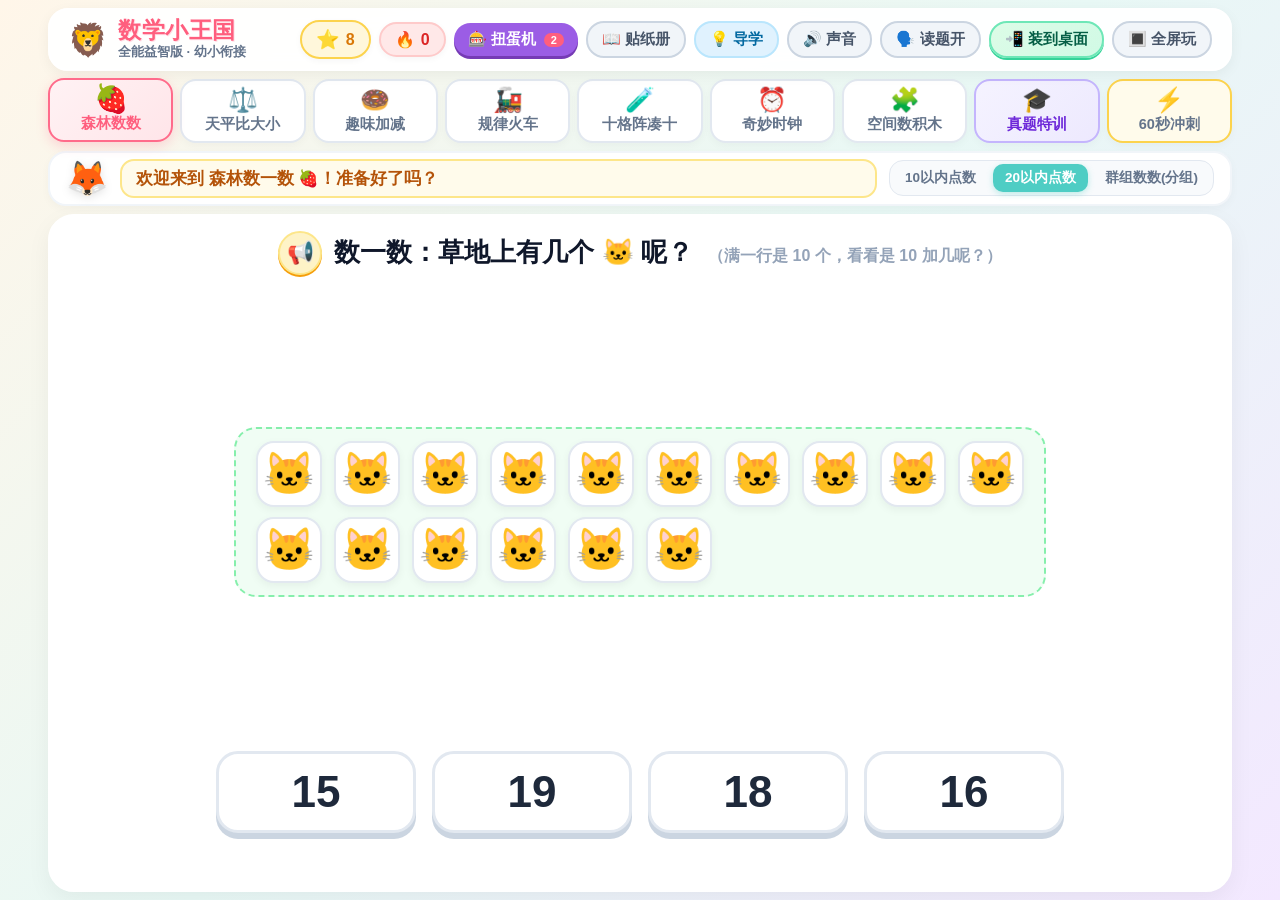
==== commit e2caf91d: "fix(ktest): remove English labels, fix bond alignment under second addend, randomize all 5 question " ====
--- a/index.html
+++ b/index.html
@@ -17,7 +17,7 @@
   <meta http-equiv="Cache-Control" content="no-cache, no-store, must-revalidate">
   <meta http-equiv="Pragma" content="no-cache">
   <meta http-equiv="Expires" content="0">
-  <link rel="stylesheet" href="css/style.css?v=20261106_ktest_v1">
+  <link rel="stylesheet" href="css/style.css?v=20261106_ktest_v2">
 </head>
 <body>
 
@@ -339,10 +339,10 @@
   </div>
 
   <!-- 脚本加载 (带版本号强制刷新缓存) -->
-  <script src="lib/web-natural-tts.js?v=20261106_ktest_v1"></script>
-  <script src="lib/web-online-tts.js?v=20261106_ktest_v1"></script>
-  <script src="js/audio.js?v=20261106_ktest_v1"></script>
-  <script src="js/confetti.js?v=20261106_ktest_v1"></script>
-  <script src="js/game.js?v=20261106_ktest_v1"></script>
+  <script src="lib/web-natural-tts.js?v=20261106_ktest_v2"></script>
+  <script src="lib/web-online-tts.js?v=20261106_ktest_v2"></script>
+  <script src="js/audio.js?v=20261106_ktest_v2"></script>
+  <script src="js/confetti.js?v=20261106_ktest_v2"></script>
+  <script src="js/game.js?v=20261106_ktest_v2"></script>
 </body>
 </html>
--- a/css/style.css
+++ b/css/style.css
@@ -2734,34 +2734,40 @@
   animation: popIn 0.35s cubic-bezier(0.34, 1.56, 0.64, 1);
 }
 
-/* --- Q1: Make Ten Number Bond (凑十数键分支图) --- */
+/* --- Q1: Make Ten Number Bond (凑十数键分支图：严格居中对齐在第二个加数正下方) --- */
 .q1-make-ten-diagram {
   display: flex;
   flex-direction: column;
   align-items: center;
-  gap: 2px;
-  padding: 4px 12px;
+  padding: 6px 16px 96px;
 }
 
 .q1-equation-row {
   display: flex;
   align-items: center;
   justify-content: center;
-  gap: 14px;
+  gap: 16px;
   font-size: 40px;
   font-weight: 900;
   color: #1E293B;
 }
 
 .q1-num-token {
-  width: 56px;
-  height: 56px;
+  width: 58px;
+  height: 58px;
   border-radius: 16px;
   display: flex;
   align-items: center;
   justify-content: center;
   background: #F8FAFC;
   border: 3px solid #CBD5E1;
+}
+
+.q1-b-anchor {
+  position: relative;
+  display: inline-flex;
+  flex-direction: column;
+  align-items: center;
 }
 
 .q1-num-b {
@@ -2784,40 +2790,43 @@
   font-weight: 900;
 }
 
-.q1-bond-area {
-  display: flex;
-  align-items: flex-start;
-  justify-content: center;
-  gap: 14px;
-  margin-top: -2px;
+.q1-bond-under-b {
+  position: absolute;
+  top: calc(100% + 1px);
+  left: 50%;
+  transform: translateX(-50%);
+  width: 140px;
+  display: flex;
+  flex-direction: column;
+  align-items: center;
 }
 
 .q1-maketen-bridge {
-  margin-top: 24px;
-  padding: 5px 11px;
+  position: absolute;
+  right: calc(100% + 2px);
+  top: 46px;
+  white-space: nowrap;
+  padding: 4px 10px;
   border-radius: 14px;
   background: #ECFDF5;
   border: 2px dashed #10B981;
   color: #047857;
-  font-size: 14px;
+  font-size: 13.5px;
   font-weight: 900;
   cursor: pointer;
 }
 
-.q1-bond-under-b {
-  display: flex;
-  flex-direction: column;
-  align-items: center;
-}
-
 .q1-bond-legs-svg {
-  width: 130px;
-  height: 38px;
+  width: 140px;
+  height: 42px;
+  display: block;
 }
 
 .q1-bond-circles-row {
   display: flex;
-  gap: 28px;
+  justify-content: center;
+  gap: 24px;
+  width: 140px;
   margin-top: -3px;
 }
 
@@ -2833,6 +2842,7 @@
   font-weight: 900;
   background: #FFFFFF;
   color: #1E293B;
+  flex-shrink: 0;
 }
 
 .bond-circle.shaded,
@@ -3271,14 +3281,18 @@
     padding: 4px 8px;
   }
 
+  .q1-make-ten-diagram {
+    padding: 4px 10px 76px;
+  }
+
   .q1-equation-row {
     font-size: 28px;
-    gap: 8px;
+    gap: 10px;
   }
 
   .q1-num-token {
-    width: 42px;
-    height: 42px;
+    width: 44px;
+    height: 44px;
     border-radius: 12px;
   }
 
@@ -3288,19 +3302,25 @@
     font-size: 28px;
   }
 
+  .q1-bond-under-b {
+    width: 108px;
+  }
+
   .q1-maketen-bridge {
-    font-size: 11.5px;
-    padding: 3px 8px;
-    margin-top: 14px;
+    font-size: 11px;
+    padding: 2px 6px;
+    right: calc(100% + 1px);
+    top: 36px;
   }
 
   .q1-bond-legs-svg {
-    width: 96px;
-    height: 28px;
+    width: 108px;
+    height: 32px;
   }
 
   .q1-bond-circles-row {
-    gap: 16px;
+    width: 108px;
+    gap: 18px;
   }
 
   .bond-circle {
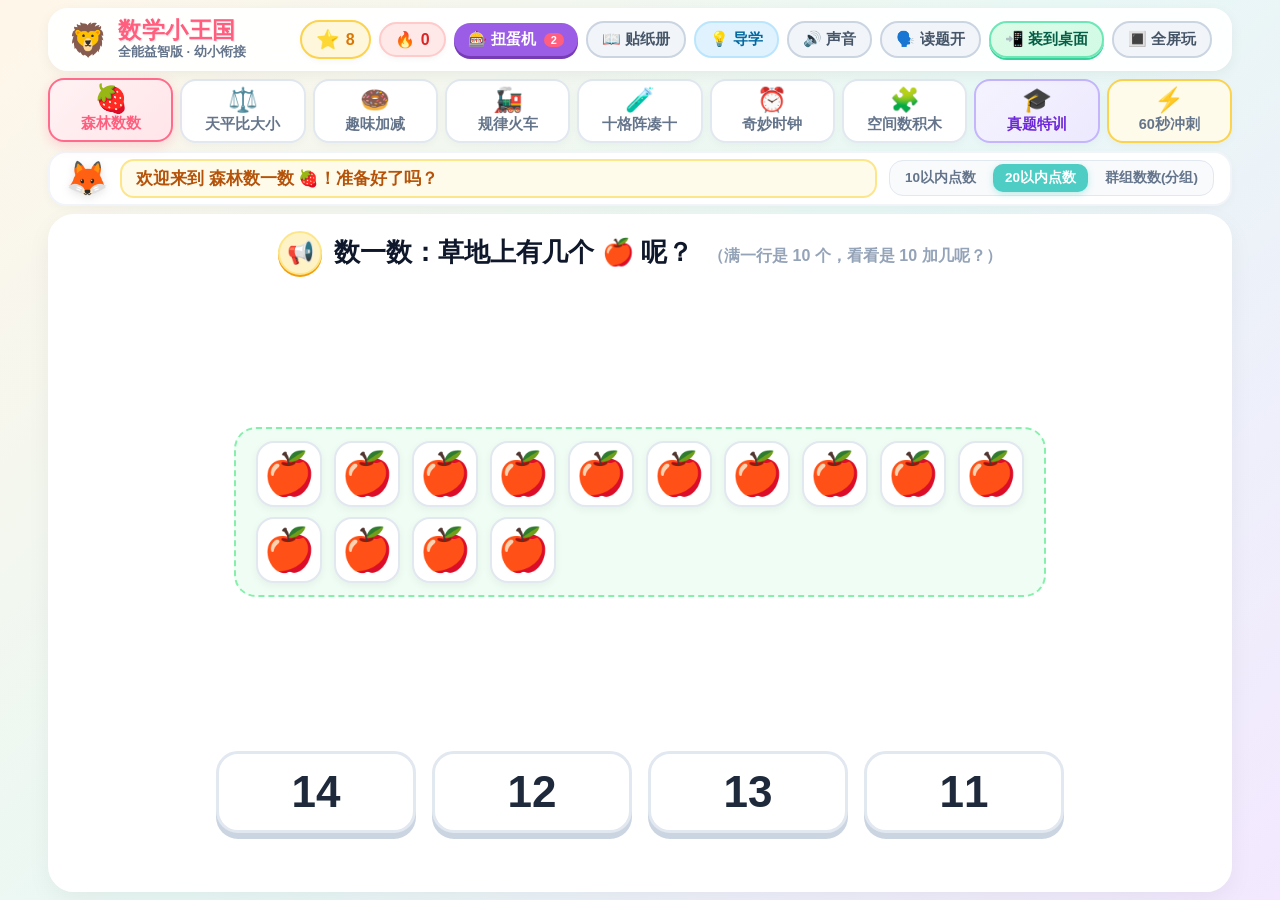
==== commit 00ad44cd: "style(ktest): enlarge number towers, formula pills, number bonds, and stage card layout to fill stag" ====
--- a/index.html
+++ b/index.html
@@ -17,7 +17,7 @@
   <meta http-equiv="Cache-Control" content="no-cache, no-store, must-revalidate">
   <meta http-equiv="Pragma" content="no-cache">
   <meta http-equiv="Expires" content="0">
-  <link rel="stylesheet" href="css/style.css?v=20261106_ktest_v2">
+  <link rel="stylesheet" href="css/style.css?v=20261106_ktest_v3">
 </head>
 <body>
 
@@ -339,10 +339,10 @@
   </div>
 
   <!-- 脚本加载 (带版本号强制刷新缓存) -->
-  <script src="lib/web-natural-tts.js?v=20261106_ktest_v2"></script>
-  <script src="lib/web-online-tts.js?v=20261106_ktest_v2"></script>
-  <script src="js/audio.js?v=20261106_ktest_v2"></script>
-  <script src="js/confetti.js?v=20261106_ktest_v2"></script>
-  <script src="js/game.js?v=20261106_ktest_v2"></script>
+  <script src="lib/web-natural-tts.js?v=20261106_ktest_v3"></script>
+  <script src="lib/web-online-tts.js?v=20261106_ktest_v3"></script>
+  <script src="js/audio.js?v=20261106_ktest_v3"></script>
+  <script src="js/confetti.js?v=20261106_ktest_v3"></script>
+  <script src="js/game.js?v=20261106_ktest_v3"></script>
 </body>
 </html>
--- a/css/style.css
+++ b/css/style.css
@@ -2629,7 +2629,7 @@
 }
 
 /* ==========================================================================
-   关卡 8：K班数学测试真题特训 (K CLASS MATH TEST 1:1 还原与互动升级)
+   关卡 8：K班数学测试真题特训 (K CLASS MATH TEST 大尺寸铺满舞台与高可读性版)
    ========================================================================== */
 .ktest-stage-wrap {
   display: flex;
@@ -2637,30 +2637,30 @@
   align-items: center;
   justify-content: center;
   width: 100%;
-  max-width: 780px;
+  max-width: 960px;
+  gap: 12px;
+}
+
+.ktest-filter-bar {
+  display: flex;
+  flex-wrap: wrap;
+  justify-content: center;
   gap: 8px;
-}
-
-.ktest-filter-bar {
-  display: flex;
-  flex-wrap: wrap;
-  justify-content: center;
-  gap: 6px;
   background: #F5F3FF;
-  border: 2px solid #DDD6FE;
-  border-radius: 22px;
-  padding: 4px 8px;
+  border: 2.5px solid #DDD6FE;
+  border-radius: 26px;
+  padding: 6px 12px;
 }
 
 .ktest-filter-pill {
-  border: 1.5px solid transparent;
+  border: 2px solid transparent;
   background: transparent;
   color: #5B21B6;
   font-family: inherit;
-  font-size: 13px;
-  font-weight: 800;
-  padding: 4px 11px;
-  border-radius: 16px;
+  font-size: 16px;
+  font-weight: 900;
+  padding: 6px 16px;
+  border-radius: 18px;
   cursor: pointer;
   transition: all 0.15s ease;
 }
@@ -2672,43 +2672,30 @@
 .ktest-filter-pill.active {
   background: #7C3AED;
   color: #FFFFFF;
-  box-shadow: 0 2px 6px rgba(124, 58, 237, 0.3);
-}
-
-.ktest-en-tag {
-  display: inline-block;
-  background: #EDE9FE;
-  color: #5B21B6;
-  font-size: 13.5px;
-  font-weight: 900;
-  padding: 2px 10px;
-  border-radius: 10px;
-  border: 1.5px solid #C4B5FD;
-  margin-right: 6px;
-  vertical-align: middle;
+  box-shadow: 0 3px 8px rgba(124, 58, 237, 0.35);
 }
 
 .ktest-card {
   width: 100%;
   background: linear-gradient(180deg, #FFFFFF 0%, #FAF8FF 100%);
-  border: 3px solid #DDD6FE;
-  border-radius: 24px;
-  padding: 14px 18px;
+  border: 3.5px solid #DDD6FE;
+  border-radius: 28px;
+  padding: 20px 28px;
   display: flex;
   flex-direction: column;
   align-items: center;
   justify-content: center;
-  gap: 10px;
-  box-shadow: 0 6px 18px rgba(124, 58, 237, 0.08);
+  gap: 16px;
+  box-shadow: 0 8px 24px rgba(124, 58, 237, 0.09);
 }
 
 .ktest-helper-pill {
   background: #FEF3C7;
   color: #92400E;
-  border: 2px dashed #F59E0B;
-  border-radius: 16px;
-  padding: 5px 14px;
-  font-size: 14px;
+  border: 2.5px dashed #F59E0B;
+  border-radius: 18px;
+  padding: 8px 20px;
+  font-size: 17px;
   font-weight: 800;
   cursor: pointer;
   text-align: center;
@@ -2739,28 +2726,28 @@
   display: flex;
   flex-direction: column;
   align-items: center;
-  padding: 6px 16px 96px;
+  padding: 8px 20px 118px;
 }
 
 .q1-equation-row {
   display: flex;
   align-items: center;
   justify-content: center;
-  gap: 16px;
-  font-size: 40px;
+  gap: 20px;
+  font-size: 48px;
   font-weight: 900;
   color: #1E293B;
 }
 
 .q1-num-token {
-  width: 58px;
-  height: 58px;
-  border-radius: 16px;
+  width: 72px;
+  height: 72px;
+  border-radius: 20px;
   display: flex;
   align-items: center;
   justify-content: center;
   background: #F8FAFC;
-  border: 3px solid #CBD5E1;
+  border: 3.5px solid #CBD5E1;
 }
 
 .q1-b-anchor {
@@ -2777,25 +2764,25 @@
 }
 
 .q1-result-box {
-  min-width: 68px;
-  height: 58px;
-  padding: 0 12px;
-  border-radius: 16px;
-  border: 3.5px solid #1E293B;
+  min-width: 84px;
+  height: 72px;
+  padding: 0 16px;
+  border-radius: 20px;
+  border: 4px solid #1E293B;
   background: #FFFFFF;
   display: flex;
   align-items: center;
   justify-content: center;
-  font-size: 38px;
+  font-size: 46px;
   font-weight: 900;
 }
 
 .q1-bond-under-b {
   position: absolute;
-  top: calc(100% + 1px);
+  top: calc(100% + 2px);
   left: 50%;
   transform: translateX(-50%);
-  width: 140px;
+  width: 176px;
   display: flex;
   flex-direction: column;
   align-items: center;
@@ -2803,42 +2790,42 @@
 
 .q1-maketen-bridge {
   position: absolute;
-  right: calc(100% + 2px);
-  top: 46px;
+  right: calc(100% + 4px);
+  top: 56px;
   white-space: nowrap;
-  padding: 4px 10px;
-  border-radius: 14px;
+  padding: 6px 14px;
+  border-radius: 16px;
   background: #ECFDF5;
-  border: 2px dashed #10B981;
+  border: 2.5px dashed #10B981;
   color: #047857;
-  font-size: 13.5px;
+  font-size: 16.5px;
   font-weight: 900;
   cursor: pointer;
 }
 
 .q1-bond-legs-svg {
-  width: 140px;
-  height: 42px;
+  width: 176px;
+  height: 48px;
   display: block;
 }
 
 .q1-bond-circles-row {
   display: flex;
   justify-content: center;
-  gap: 24px;
-  width: 140px;
+  gap: 32px;
+  width: 176px;
   margin-top: -3px;
 }
 
 .bond-circle {
-  width: 54px;
-  height: 54px;
+  width: 66px;
+  height: 66px;
   border-radius: 50%;
-  border: 3.5px solid #1E293B;
-  display: flex;
-  align-items: center;
-  justify-content: center;
-  font-size: 26px;
+  border: 4px solid #1E293B;
+  display: flex;
+  align-items: center;
+  justify-content: center;
+  font-size: 32px;
   font-weight: 900;
   background: #FFFFFF;
   color: #1E293B;
@@ -2854,8 +2841,8 @@
 /* --- Q2: Chained Number Bonds (多级连环数字分合图) --- */
 .q2-bond-svg-stage {
   position: relative;
-  width: 310px;
-  height: 185px;
+  width: 430px;
+  height: 235px;
   margin: 0 auto;
 }
 
@@ -2867,19 +2854,19 @@
 
 .bond-node {
   position: absolute;
-  width: 54px;
-  height: 54px;
+  width: 68px;
+  height: 68px;
   transform: translate(-50%, -50%);
   border-radius: 50%;
-  border: 3.5px solid #1E293B;
+  border: 4px solid #1E293B;
   background: #FFFFFF;
   color: #1E293B;
   display: flex;
   align-items: center;
   justify-content: center;
-  font-size: 25px;
-  font-weight: 900;
-  box-shadow: 0 3px 8px rgba(0, 0, 0, 0.08);
+  font-size: 32px;
+  font-weight: 900;
+  box-shadow: 0 4px 10px rgba(0, 0, 0, 0.09);
 }
 
 .bond-node.mystery-pulse {
@@ -2898,27 +2885,27 @@
   align-items: center;
   justify-content: center;
   flex-wrap: wrap;
-  gap: 14px;
+  gap: 18px;
 }
 
 .ff-number-cards {
   display: flex;
-  gap: 12px;
+  gap: 16px;
 }
 
 .ff-card {
-  width: 54px;
-  height: 50px;
-  border: 3px solid #1E293B;
-  border-radius: 12px;
+  width: 68px;
+  height: 62px;
+  border: 3.5px solid #1E293B;
+  border-radius: 16px;
   background: #FFFFFF;
   display: flex;
   align-items: center;
   justify-content: center;
-  font-size: 28px;
+  font-size: 34px;
   font-weight: 900;
   color: #1E293B;
-  box-shadow: 0 3px 0 #94A3B8;
+  box-shadow: 0 4px 0 #94A3B8;
 }
 
 .ff-card.whole-card {
@@ -2930,42 +2917,42 @@
 .ff-rule-badge {
   background: #EFF6FF;
   color: #1D4ED8;
-  border: 2px solid #BFDBFE;
-  padding: 5px 12px;
-  border-radius: 14px;
-  font-size: 13.5px;
+  border: 2.5px solid #BFDBFE;
+  padding: 7px 16px;
+  border-radius: 16px;
+  font-size: 16px;
   font-weight: 800;
 }
 
 .ff-equations-grid {
   display: grid;
   grid-template-columns: repeat(2, 1fr);
-  gap: 10px 16px;
+  gap: 14px 22px;
   width: 100%;
-  max-width: 620px;
+  max-width: 780px;
 }
 
 .ff-eq-box {
   display: flex;
   align-items: center;
   justify-content: space-between;
-  padding: 8px 14px;
-  border-radius: 16px;
+  padding: 12px 18px;
+  border-radius: 18px;
   background: #F8FAFC;
-  border: 2.5px solid #CBD5E1;
+  border: 3px solid #CBD5E1;
 }
 
 .ff-eq-box.target-eq {
   background: #FFFBEB;
   border-color: #F59E0B;
-  box-shadow: 0 4px 12px rgba(245, 158, 11, 0.16);
+  box-shadow: 0 5px 14px rgba(245, 158, 11, 0.18);
 }
 
 .ff-eq-tag {
-  font-size: 12px;
-  font-weight: 800;
-  padding: 2px 8px;
-  border-radius: 8px;
+  font-size: 14.5px;
+  font-weight: 900;
+  padding: 4px 10px;
+  border-radius: 10px;
   background: #E2E8F0;
   color: #475569;
 }
@@ -2978,8 +2965,8 @@
 .ff-eq-formula {
   display: flex;
   align-items: center;
-  gap: 8px;
-  font-size: 26px;
+  gap: 10px;
+  font-size: 32px;
   font-weight: 900;
   color: #1E293B;
 }
@@ -2988,78 +2975,79 @@
   display: inline-flex;
   align-items: center;
   justify-content: center;
-  min-width: 44px;
-  height: 40px;
-  padding: 0 8px;
-  border-radius: 10px;
-  border: 3px solid #F59E0B;
-  font-size: 25px;
-  font-weight: 900;
-}
-
-/* --- Q4: 20以内三格数塔 (Number Towers) --- */
+  min-width: 54px;
+  height: 48px;
+  padding: 0 10px;
+  border-radius: 12px;
+  border: 3.5px solid #F59E0B;
+  font-size: 30px;
+  font-weight: 900;
+}
+
+/* --- Q4: 三格数塔 (Number Towers：大号三格方塔 + 底部清晰大字算式胶囊) --- */
 .q4-towers-row {
   display: flex;
-  align-items: center;
-  justify-content: center;
-  gap: 18px;
+  align-items: stretch;
+  justify-content: center;
+  gap: 28px;
   width: 100%;
+  padding: 4px 0;
 }
 
 .q4-tower {
   display: flex;
   flex-direction: column;
   align-items: center;
-  gap: 5px;
+  gap: 8px;
   cursor: pointer;
   transition: transform 0.15s ease;
 }
 
 .q4-tower:hover {
-  transform: translateY(-3px);
+  transform: translateY(-4px);
 }
 
 .tower-tag {
-  font-size: 12px;
-  font-weight: 800;
-  padding: 2px 9px;
-  border-radius: 10px;
+  font-size: 15px;
+  font-weight: 900;
+  padding: 4px 14px;
+  border-radius: 12px;
   background: #E2E8F0;
-  color: #475569;
+  color: #334155;
 }
 
 .q4-tower.target-tower .tower-tag {
   background: #FEF08A;
   color: #B45309;
-  border: 1.5px solid #F59E0B;
+  border: 2px solid #F59E0B;
 }
 
 .tower-stack {
   display: flex;
   flex-direction: column;
   align-items: center;
-  border: 3.5px solid #1E293B;
-  border-radius: 12px;
+  border: 4px solid #1E293B;
+  border-radius: 16px;
   overflow: hidden;
   background: #FFFFFF;
-  box-shadow: 0 4px 10px rgba(0, 0, 0, 0.07);
+  box-shadow: 0 6px 14px rgba(0, 0, 0, 0.08);
 }
 
 .q4-tower.target-tower .tower-stack {
   border-color: #7C3AED;
-  box-shadow: 0 5px 14px rgba(124, 58, 237, 0.22);
+  box-shadow: 0 6px 18px rgba(124, 58, 237, 0.25);
 }
 
 .tower-cell {
-  width: 68px;
-  height: 44px;
-  display: flex;
-  align-items: center;
-  justify-content: center;
-  font-size: 25px;
+  width: 116px;
+  height: 58px;
+  display: flex;
+  align-items: center;
+  justify-content: center;
+  font-size: 34px;
   font-weight: 900;
   color: #1E293B;
-  border-bottom: 2.5px solid #1E293B;
+  border-bottom: 3px solid #1E293B;
 }
 
 .tower-cell.cell-top {
@@ -3071,25 +3059,21 @@
   border-bottom: none;
 }
 
-.tower-op-badge {
-  width: 100%;
-  background: #334155;
-  color: #FFFFFF;
-  font-size: 11px;
-  font-weight: 800;
-  text-align: center;
-  padding: 1px 0;
-}
-
-.tower-plus-divider {
-  width: 100%;
+.tower-formula-pill {
   background: #F1F5F9;
-  color: #64748B;
-  font-size: 12px;
-  font-weight: 900;
-  text-align: center;
-  line-height: 1.1;
-  border-bottom: 2px solid #CBD5E1;
+  color: #334155;
+  border: 2px solid #CBD5E1;
+  border-radius: 14px;
+  padding: 5px 14px;
+  font-size: 18px;
+  font-weight: 900;
+  white-space: nowrap;
+}
+
+.tower-formula-pill.target-formula {
+  background: #FFFBEB;
+  color: #B45309;
+  border-color: #F59E0B;
 }
 
 /* --- Q5: Challenge (双步文字算式 & 双边等式天平) --- */
@@ -3097,12 +3081,13 @@
   display: flex;
   flex-direction: column;
   align-items: center;
-  gap: 8px;
+  gap: 10px;
   background: #F8FAFC;
-  border: 2.5px solid #CBD5E1;
-  border-radius: 20px;
-  padding: 12px 20px;
+  border: 3px solid #CBD5E1;
+  border-radius: 24px;
+  padding: 18px 28px;
   width: 100%;
+  max-width: 780px;
 }
 
 .q5-en-line {
@@ -3110,8 +3095,8 @@
   align-items: center;
   justify-content: center;
   flex-wrap: wrap;
-  gap: 10px;
-  font-size: 28px;
+  gap: 14px;
+  font-size: 36px;
   font-weight: 900;
   color: #1E293B;
 }
@@ -3119,36 +3104,30 @@
 .q5-highlight-delta {
   background: #FEF3C7;
   color: #B45309;
-  padding: 2px 10px;
-  border-radius: 12px;
-  border: 2px solid #FCD34D;
+  padding: 4px 14px;
+  border-radius: 14px;
+  border: 2.5px solid #FCD34D;
 }
 
 .q5-highlight-expr {
   background: #EDE9FE;
   color: #5B21B6;
-  padding: 2px 12px;
-  border-radius: 12px;
-  border: 2px solid #C4B5FD;
+  padding: 4px 16px;
+  border-radius: 14px;
+  border: 2.5px solid #C4B5FD;
 }
 
 .q5-blank-slot {
   display: inline-flex;
   align-items: center;
   justify-content: center;
-  min-width: 58px;
-  height: 50px;
-  padding: 0 12px;
-  border-radius: 14px;
-  border: 3.5px solid #F59E0B;
-  font-size: 30px;
-  font-weight: 900;
-}
-
-.q5-zh-line {
-  font-size: 16px;
-  font-weight: 800;
-  color: #475569;
+  min-width: 68px;
+  height: 60px;
+  padding: 0 14px;
+  border-radius: 16px;
+  border: 4px solid #F59E0B;
+  font-size: 36px;
+  font-weight: 900;
 }
 
 .q5-steps-row {
@@ -3156,19 +3135,19 @@
   align-items: center;
   justify-content: center;
   flex-wrap: wrap;
-  gap: 10px;
+  gap: 14px;
 }
 
 .q5-step-pill {
   display: inline-flex;
   align-items: center;
-  gap: 8px;
+  gap: 10px;
   background: #EFF6FF;
-  border: 2px solid #BFDBFE;
+  border: 2.5px solid #BFDBFE;
   color: #1E3A8A;
-  padding: 6px 14px;
-  border-radius: 16px;
-  font-size: 15px;
+  padding: 9px 18px;
+  border-radius: 18px;
+  font-size: 18px;
   font-weight: 800;
 }
 
@@ -3181,9 +3160,9 @@
 .q5-step-pill .step-num {
   background: #2563EB;
   color: white;
-  font-size: 12px;
-  padding: 2px 7px;
-  border-radius: 8px;
+  font-size: 14px;
+  padding: 3px 9px;
+  border-radius: 9px;
 }
 
 .q5-step-pill.step-two .step-num {
@@ -3191,7 +3170,7 @@
 }
 
 .q5-step-arrow {
-  font-size: 20px;
+  font-size: 24px;
   color: #94A3B8;
   font-weight: 900;
 }
@@ -3200,21 +3179,21 @@
   display: flex;
   align-items: center;
   justify-content: center;
-  gap: 16px;
+  gap: 24px;
   width: 100%;
-  padding: 6px 10px;
+  padding: 10px 14px;
 }
 
 .q5-eq-side {
   display: flex;
   flex-direction: column;
   align-items: center;
-  gap: 6px;
+  gap: 10px;
   background: #F8FAFC;
-  border: 3px solid #CBD5E1;
-  border-radius: 20px;
-  padding: 12px 20px;
-  min-width: 180px;
+  border: 3.5px solid #CBD5E1;
+  border-radius: 24px;
+  padding: 18px 28px;
+  min-width: 240px;
 }
 
 .q5-eq-side.right-side {
@@ -3225,8 +3204,8 @@
 .q5-side-formula {
   display: flex;
   align-items: center;
-  gap: 10px;
-  font-size: 34px;
+  gap: 12px;
+  font-size: 42px;
   font-weight: 900;
   color: #1E293B;
 }
@@ -3234,14 +3213,14 @@
 .q5-bridge-tag {
   background: #EDE9FE;
   color: #5B21B6;
-  padding: 3px 12px;
-  border-radius: 12px;
-  font-size: 14px;
-  font-weight: 800;
+  padding: 5px 16px;
+  border-radius: 14px;
+  font-size: 17px;
+  font-weight: 900;
 }
 
 .q5-eq-sign {
-  font-size: 38px;
+  font-size: 46px;
   font-weight: 900;
   color: #7C3AED;
 }
@@ -3249,112 +3228,106 @@
 /* K班真题特训：手机竖屏与小屏响应式适配 */
 @media (max-width: 767px) {
   .ktest-stage-wrap {
-    gap: 5px;
+    gap: 6px;
   }
 
   .ktest-filter-bar {
     gap: 4px;
-    padding: 3px 5px;
-    border-radius: 14px;
+    padding: 4px 6px;
+    border-radius: 16px;
   }
 
   .ktest-filter-pill {
-    font-size: 11px;
+    font-size: 12px;
+    padding: 4px 8px;
+    border-radius: 12px;
+  }
+
+  .ktest-card {
+    padding: 10px 10px;
+    border-radius: 18px;
+    gap: 8px;
+  }
+
+  .ktest-helper-pill {
+    font-size: 12.5px;
+    padding: 5px 10px;
+  }
+
+  .q1-make-ten-diagram {
+    padding: 4px 10px 80px;
+  }
+
+  .q1-equation-row {
+    font-size: 30px;
+    gap: 10px;
+  }
+
+  .q1-num-token {
+    width: 46px;
+    height: 46px;
+    border-radius: 12px;
+  }
+
+  .q1-result-box {
+    min-width: 54px;
+    height: 46px;
+    font-size: 30px;
+  }
+
+  .q1-bond-under-b {
+    width: 112px;
+  }
+
+  .q1-maketen-bridge {
+    font-size: 11.5px;
     padding: 3px 7px;
-    border-radius: 10px;
-  }
-
-  .ktest-en-tag {
-    font-size: 11px;
-    padding: 1px 6px;
-    margin-right: 4px;
-  }
-
-  .ktest-card {
-    padding: 8px 10px;
-    border-radius: 16px;
-    gap: 6px;
-  }
-
-  .ktest-helper-pill {
-    font-size: 11.5px;
-    padding: 4px 8px;
-  }
-
-  .q1-make-ten-diagram {
-    padding: 4px 10px 76px;
-  }
-
-  .q1-equation-row {
-    font-size: 28px;
-    gap: 10px;
-  }
-
-  .q1-num-token {
+    right: calc(100% + 2px);
+    top: 38px;
+  }
+
+  .q1-bond-legs-svg {
+    width: 112px;
+    height: 32px;
+  }
+
+  .q1-bond-circles-row {
+    width: 112px;
+    gap: 18px;
+  }
+
+  .bond-circle {
     width: 44px;
     height: 44px;
-    border-radius: 12px;
-  }
-
-  .q1-result-box {
-    min-width: 52px;
-    height: 44px;
-    font-size: 28px;
-  }
-
-  .q1-bond-under-b {
-    width: 108px;
-  }
-
-  .q1-maketen-bridge {
-    font-size: 11px;
-    padding: 2px 6px;
-    right: calc(100% + 1px);
-    top: 36px;
-  }
-
-  .q1-bond-legs-svg {
-    width: 108px;
-    height: 32px;
-  }
-
-  .q1-bond-circles-row {
-    width: 108px;
-    gap: 18px;
-  }
-
-  .bond-circle {
-    width: 42px;
+    font-size: 21px;
+    border-width: 3px;
+  }
+
+  .q2-bond-svg-stage {
+    width: 280px;
+    height: 158px;
+  }
+
+  .bond-node {
+    width: 46px;
+    height: 46px;
+    font-size: 22px;
+    border-width: 3px;
+  }
+
+  .ff-top-row {
+    gap: 8px;
+  }
+
+  .ff-card {
+    width: 44px;
     height: 42px;
-    font-size: 20px;
-    border-width: 2.5px;
-  }
-
-  .q2-bond-svg-stage {
-    width: 250px;
-    height: 145px;
-  }
-
-  .bond-node {
-    width: 42px;
-    height: 42px;
-    font-size: 20px;
-    border-width: 2.5px;
-  }
-
-  .ff-top-row {
-    gap: 6px;
-  }
-
-  .ff-card {
-    width: 40px;
-    height: 38px;
-    font-size: 20px;
+    font-size: 22px;
   }
 
   .ff-rule-badge {
-    font-size: 11px;
-    padding: 3px 8px;
+    font-size: 12px;
+    padding: 4px 10px;
   }
 
   .ff-equations-grid {
@@ -3363,7 +3336,7 @@
   }
 
   .ff-eq-box {
-    padding: 5px 8px;
+    padding: 6px 8px;
     border-radius: 12px;
   }
 
@@ -3372,45 +3345,51 @@
   }
 
   .ff-eq-formula {
-    font-size: 19px;
+    font-size: 20px;
     gap: 5px;
     margin: 0 auto;
   }
 
   .ff-blank {
-    min-width: 34px;
-    height: 32px;
-    font-size: 19px;
+    min-width: 36px;
+    height: 34px;
+    font-size: 20px;
   }
 
   .q4-towers-row {
     gap: 8px;
   }
 
+  .tower-tag {
+    font-size: 11.5px;
+    padding: 2px 7px;
+  }
+
   .tower-cell {
-    width: 52px;
-    height: 34px;
-    font-size: 19px;
+    width: clamp(64px, 19vw, 82px);
+    height: 40px;
+    font-size: 22px;
+  }
+
+  .tower-formula-pill {
+    font-size: 12.5px;
+    padding: 3px 7px;
   }
 
   .q5-en-line {
-    font-size: 20px;
-    gap: 6px;
+    font-size: 22px;
+    gap: 8px;
   }
 
   .q5-blank-slot {
-    min-width: 44px;
-    height: 38px;
-    font-size: 22px;
-  }
-
-  .q5-zh-line {
+    min-width: 46px;
+    height: 40px;
+    font-size: 24px;
+  }
+
+  .q5-step-pill {
     font-size: 13px;
-  }
-
-  .q5-step-pill {
-    font-size: 12px;
-    padding: 4px 9px;
+    padding: 5px 10px;
   }
 
   .q5-balance-eq-box {
@@ -3426,16 +3405,16 @@
   }
 
   .q5-side-formula {
-    font-size: 22px;
+    font-size: 24px;
     gap: 6px;
   }
 
   .q5-bridge-tag {
-    font-size: 11.5px;
-    padding: 2px 7px;
+    font-size: 12px;
+    padding: 3px 8px;
   }
 
   .q5-eq-sign {
-    font-size: 26px;
-  }
-}
+    font-size: 28px;
+  }
+}
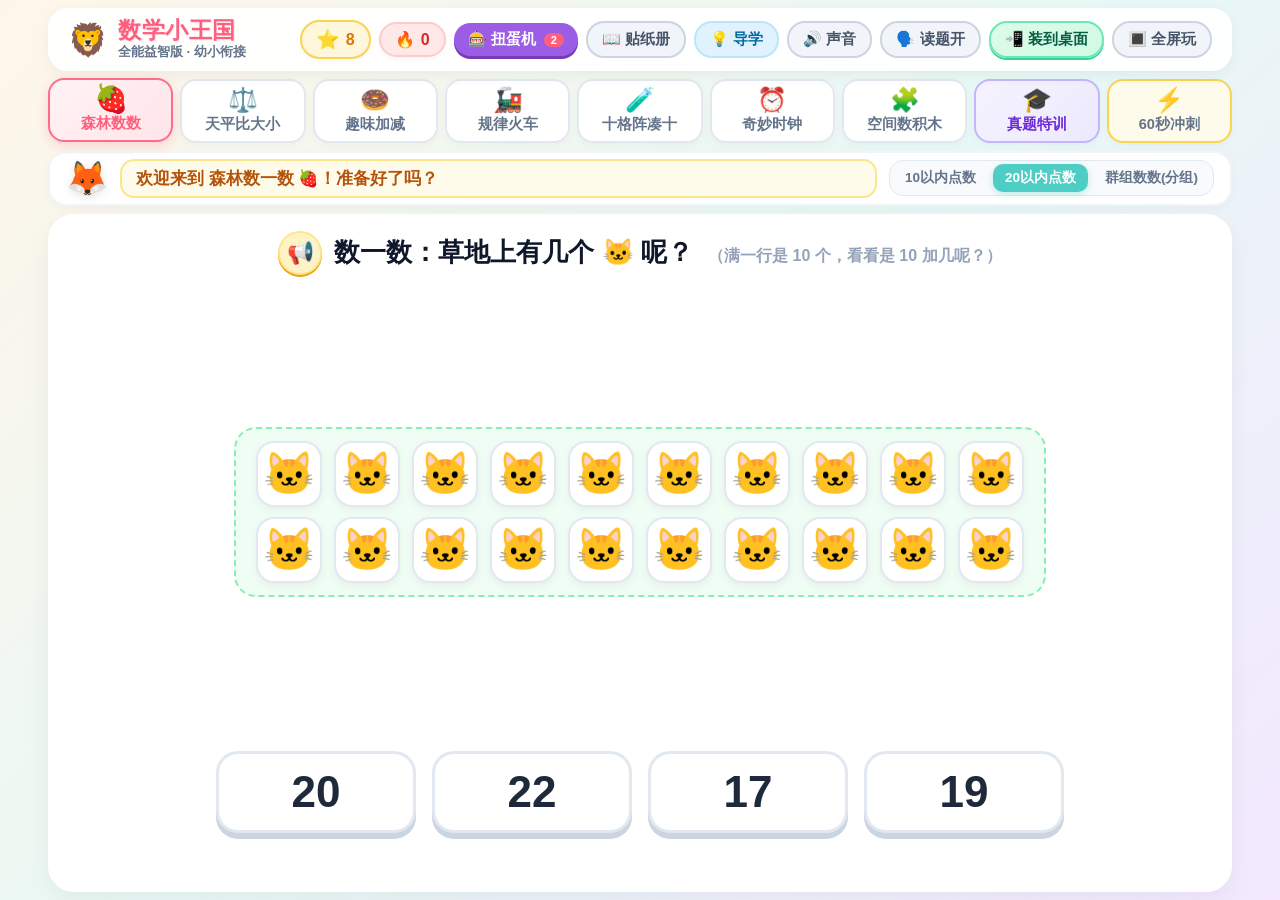
==== commit 0bd91daa: "feat(ktest): upgrade Fact Family (q3) to full 4-equation interactive builder where children combine " ====
--- a/index.html
+++ b/index.html
@@ -17,7 +17,7 @@
   <meta http-equiv="Cache-Control" content="no-cache, no-store, must-revalidate">
   <meta http-equiv="Pragma" content="no-cache">
   <meta http-equiv="Expires" content="0">
-  <link rel="stylesheet" href="css/style.css?v=20261106_ktest_v3">
+  <link rel="stylesheet" href="css/style.css?v=20261106_ktest_v4">
 </head>
 <body>
 
@@ -339,10 +339,10 @@
   </div>
 
   <!-- 脚本加载 (带版本号强制刷新缓存) -->
-  <script src="lib/web-natural-tts.js?v=20261106_ktest_v3"></script>
-  <script src="lib/web-online-tts.js?v=20261106_ktest_v3"></script>
-  <script src="js/audio.js?v=20261106_ktest_v3"></script>
-  <script src="js/confetti.js?v=20261106_ktest_v3"></script>
-  <script src="js/game.js?v=20261106_ktest_v3"></script>
+  <script src="lib/web-natural-tts.js?v=20261106_ktest_v4"></script>
+  <script src="lib/web-online-tts.js?v=20261106_ktest_v4"></script>
+  <script src="js/audio.js?v=20261106_ktest_v4"></script>
+  <script src="js/confetti.js?v=20261106_ktest_v4"></script>
+  <script src="js/game.js?v=20261106_ktest_v4"></script>
 </body>
 </html>
--- a/css/style.css
+++ b/css/style.css
@@ -2879,7 +2879,7 @@
   50% { transform: translate(-50%, -50%) scale(1.08); }
 }
 
-/* --- Q3: Fact Family (一图四式：2道加法 + 2道减法) --- */
+/* --- Q3: Fact Family (一图四式：由孩子自己动手组合2道加法 + 2道减法) --- */
 .ff-top-row {
   display: flex;
   align-items: center;
@@ -2894,24 +2894,31 @@
 }
 
 .ff-card {
-  width: 68px;
-  height: 62px;
+  width: 72px;
+  height: 64px;
   border: 3.5px solid #1E293B;
   border-radius: 16px;
-  background: #FFFFFF;
-  display: flex;
-  align-items: center;
-  justify-content: center;
-  font-size: 34px;
-  font-weight: 900;
-  color: #1E293B;
-  box-shadow: 0 4px 0 #94A3B8;
-}
-
-.ff-card.whole-card {
   background: #FEF3C7;
-  border-color: #D97706;
+  display: flex;
+  align-items: center;
+  justify-content: center;
+  font-family: inherit;
+  font-size: 36px;
+  font-weight: 900;
   color: #B45309;
+  box-shadow: 0 4px 0 #D97706;
+  cursor: pointer;
+  transition: transform 0.12s ease, background 0.15s ease;
+}
+
+.ff-card:hover {
+  transform: translateY(-2px);
+  background: #FDE68A;
+}
+
+.ff-card:active {
+  transform: translateY(2px);
+  box-shadow: 0 1px 0 #D97706;
 }
 
 .ff-rule-badge {
@@ -2929,7 +2936,7 @@
   grid-template-columns: repeat(2, 1fr);
   gap: 14px 22px;
   width: 100%;
-  max-width: 780px;
+  max-width: 820px;
 }
 
 .ff-eq-box {
@@ -2940,6 +2947,7 @@
   border-radius: 18px;
   background: #F8FAFC;
   border: 3px solid #CBD5E1;
+  transition: all 0.2s ease;
 }
 
 .ff-eq-box.target-eq {
@@ -2948,6 +2956,17 @@
   box-shadow: 0 5px 14px rgba(245, 158, 11, 0.18);
 }
 
+.ff-eq-box.solved-eq {
+  background: #ECFDF5;
+  border-color: #10B981;
+  box-shadow: 0 4px 12px rgba(16, 185, 129, 0.15);
+}
+
+.ff-eq-box.wrong-eq {
+  background: #FEF2F2;
+  border-color: #EF4444;
+}
+
 .ff-eq-tag {
   font-size: 14.5px;
   font-weight: 900;
@@ -2955,6 +2974,7 @@
   border-radius: 10px;
   background: #E2E8F0;
   color: #475569;
+  white-space: nowrap;
 }
 
 .ff-eq-box.target-eq .ff-eq-tag {
@@ -2962,6 +2982,11 @@
   color: #92400E;
 }
 
+.ff-eq-box.solved-eq .ff-eq-tag {
+  background: #A7F3D0;
+  color: #065F46;
+}
+
 .ff-eq-formula {
   display: flex;
   align-items: center;
@@ -2971,17 +2996,49 @@
   color: #1E293B;
 }
 
-.ff-blank {
+.ff-slot-btn {
   display: inline-flex;
   align-items: center;
   justify-content: center;
-  min-width: 54px;
-  height: 48px;
+  min-width: 56px;
+  height: 50px;
   padding: 0 10px;
-  border-radius: 12px;
-  border: 3.5px solid #F59E0B;
+  border-radius: 13px;
+  border: 3px dashed #94A3B8;
+  background: #FFFFFF;
+  color: #94A3B8;
+  font-family: inherit;
   font-size: 30px;
   font-weight: 900;
+  cursor: pointer;
+  transition: all 0.15s ease;
+}
+
+.ff-slot-btn.slot-filled {
+  border-style: solid;
+  border-color: #6366F1;
+  background: #EEF2FF;
+  color: #3730A3;
+}
+
+.ff-slot-btn.slot-active {
+  border-style: solid;
+  border-width: 3.5px;
+}
+
+.ff-slot-btn.slot-solved {
+  border-style: solid;
+  border-color: #10B981;
+  background: #D1FAE5;
+  color: #065F46;
+  cursor: default;
+}
+
+.ff-clear-option-btn {
+  background: linear-gradient(180deg, #FFF1F2 0%, #FFE4E6 100%) !important;
+  color: #BE123C !important;
+  border-color: #FDA4AF !important;
+  font-size: 26px !important;
 }
 
 /* --- Q4: 三格数塔 (Number Towers：大号三格方塔 + 底部清晰大字算式胶囊) --- */
@@ -3350,10 +3407,16 @@
     margin: 0 auto;
   }
 
-  .ff-blank {
-    min-width: 36px;
+  .ff-slot-btn {
+    min-width: 38px;
     height: 34px;
     font-size: 20px;
+    padding: 0 6px;
+    border-radius: 9px;
+  }
+
+  .ff-clear-option-btn {
+    font-size: 18px !important;
   }
 
   .q4-towers-row {
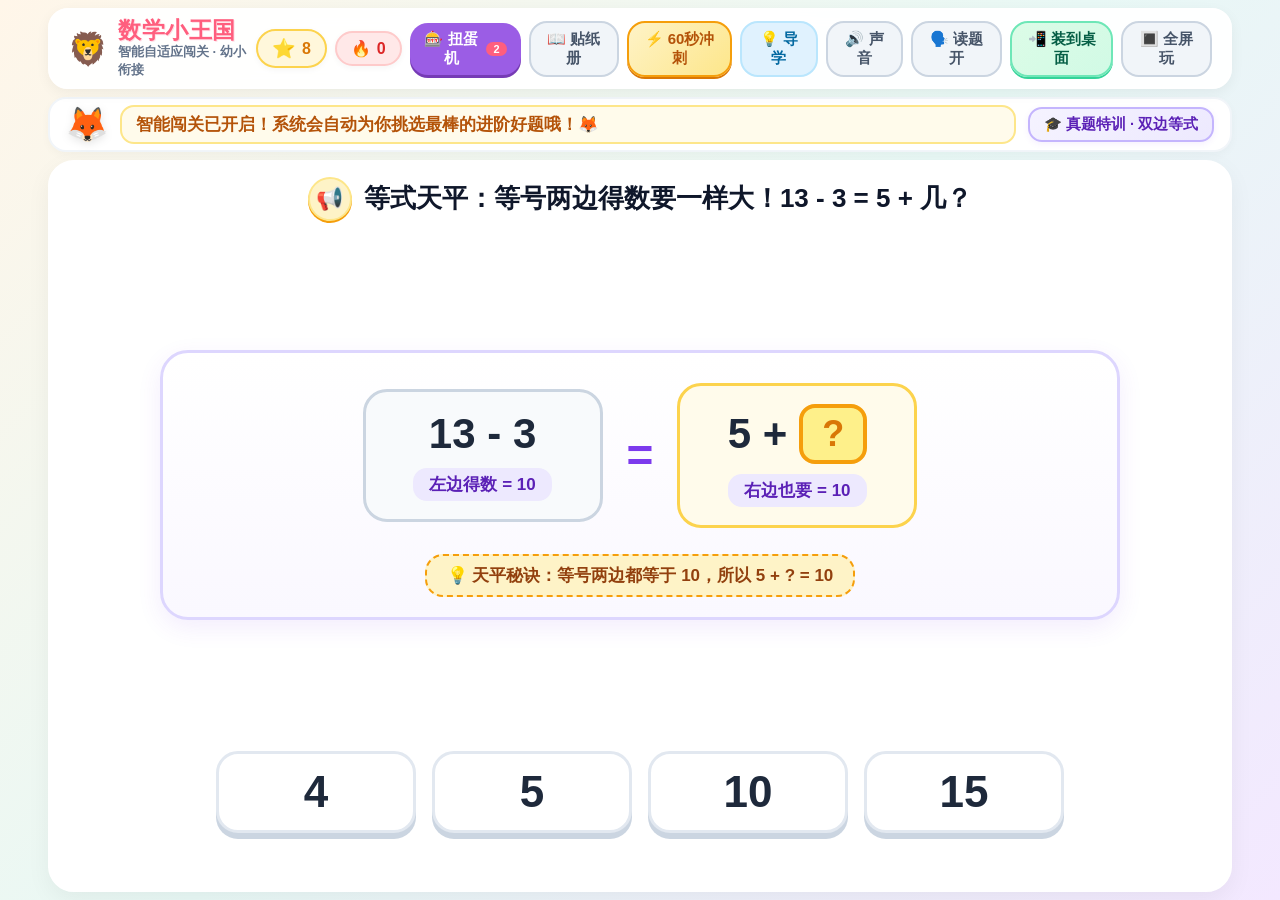
==== commit d068dbcb: "feat: smart adaptive curriculum engine, hide manual selectors, upgrade all 16 high-order question ty" ====
--- a/index.html
+++ b/index.html
@@ -17,7 +17,7 @@
   <meta http-equiv="Cache-Control" content="no-cache, no-store, must-revalidate">
   <meta http-equiv="Pragma" content="no-cache">
   <meta http-equiv="Expires" content="0">
-  <link rel="stylesheet" href="css/style.css?v=20261106_ktest_v4">
+  <link rel="stylesheet" href="css/style.css?v=20261106_smart_v5">
 </head>
 <body>
 
@@ -46,7 +46,7 @@
         <div class="logo-emoji">🦁</div>
         <div>
           <h1>数学小王国</h1>
-          <div class="logo-sub">全能益智版 · 幼小衔接</div>
+          <div class="logo-sub">智能自适应闯关 · 幼小衔接</div>
         </div>
       </div>
 
@@ -74,6 +74,11 @@
           <span>📖 贴纸册</span>
         </button>
 
+        <!-- 60秒极速冲刺切换按钮 -->
+        <button id="sprint-toggle-btn" class="candy-btn btn-sprint" title="开启60秒极速计时挑战">
+          <span>⚡ 60秒冲刺</span>
+        </button>
+
         <!-- 家长指导指南 -->
         <button id="parent-guide-btn" class="candy-btn btn-info" title="查看6岁儿童数学启蒙高阶指导建议">
           <span>💡 导学</span>
@@ -95,45 +100,8 @@
       </div>
     </header>
 
-    <!-- 8大核心关卡导航 (iPad横屏为单排8格流线型布局) -->
-    <nav class="mode-navigation">
-      <button class="mode-nav-btn active" data-mode="counting" title="群计数与进阶点数">
-        <span class="mode-icon">🍓</span>
-        <span class="mode-title">森林数数</span>
-      </button>
-      <button class="mode-nav-btn" data-mode="comparison" title="算式比大小与倒置数对比">
-        <span class="mode-icon">⚖️</span>
-        <span class="mode-title">天平比大小</span>
-      </button>
-      <button class="mode-nav-btn" data-mode="arithmetic" title="进退位运算与未知数填空">
-        <span class="mode-icon">🍩</span>
-        <span class="mode-title">趣味加减</span>
-      </button>
-      <button class="mode-nav-btn" data-mode="patterns" title="跳跃点数与阶梯规律">
-        <span class="mode-icon">🚂</span>
-        <span class="mode-title">规律火车</span>
-      </button>
-      <button class="mode-nav-btn" data-mode="tenframes" title="新加坡数学十格阵凑十法">
-        <span class="mode-icon">🧪</span>
-        <span class="mode-title">十格阵凑十</span>
-      </button>
-      <button class="mode-nav-btn" data-mode="clocks" title="认识指针时钟与整点半点">
-        <span class="mode-icon">⏰</span>
-        <span class="mode-title">奇妙时钟</span>
-      </button>
-      <button class="mode-nav-btn" data-mode="blocks" title="3D等轴测空间积木推理">
-        <span class="mode-icon">🧩</span>
-        <span class="mode-title">空间数积木</span>
-      </button>
-      <button class="mode-nav-btn ktest-nav-btn" data-mode="ktest" title="K班数学测试真题：凑十数键、连环分合、一图四式、三格数塔与压轴挑战">
-        <span class="mode-icon">🎓</span>
-        <span class="mode-title">真题特训</span>
-      </button>
-      <button class="mode-nav-btn sprint-nav-btn" data-mode="speedrun" title="60秒极速计时冲刺">
-        <span class="mode-icon">⚡</span>
-        <span class="mode-title">60秒冲刺</span>
-      </button>
-    </nav>
+    <!-- 关卡导航栏已隐藏：由智能自适应选题引擎全自动科学编排，防止孩子手动跳到简单题 -->
+    <nav class="mode-navigation" style="display:none;" aria-hidden="true"></nav>
 
     <!-- 60秒冲刺悬浮 HUD 状态条 -->
     <div class="speedrun-hud" id="speedrun-hud">
@@ -158,19 +126,20 @@
       </div>
     </div>
 
-    <!-- 萌宠向导提示栏与高难度设置 -->
+    <!-- 萌宠向导提示栏与智能段位徽章 (只读展示，禁止手动切回简单难度) -->
     <div class="mascot-assistant-bar">
       <div class="mascot-avatar">🦊</div>
       <div class="mascot-speech-bubble" id="mascot-message">
-        欢迎来到进阶数学挑战！选择关卡开启高能脑力风暴吧！
-      </div>
-
-      <!-- 难度调节：根据当前模式动态适配标签 -->
-      <div class="difficulty-selector" id="difficulty-selector">
-        <button class="diff-btn" data-diff="10">10以内点数</button>
-        <button class="diff-btn active" data-diff="20">20以内点数</button>
-        <button class="diff-btn" data-diff="100">群组数数(分组)</button>
-      </div>
+        欢迎来到智能进阶闯关！小狐狸已为你准备好最棒的脑力挑战！
+      </div>
+
+      <!-- 智能题型与段位只读徽章 -->
+      <div class="smart-stage-badge" id="smart-stage-badge" title="智能自适应出题引擎根据答题表现自动调配高阶题型与错题巩固">
+        🎓 智能进阶闯关
+      </div>
+
+      <!-- 隐藏旧版手动难度切换器 -->
+      <div class="difficulty-selector" id="difficulty-selector" style="display:none;" aria-hidden="true"></div>
     </div>
 
     <!-- 核心互动答题卡片舞台 (全屏自适应，免滚动) -->
@@ -311,8 +280,8 @@
           <p>规律小火车加入 2个一数（2, 4, 6, 8）、5个一数（5, 10, 15, 20）以及递增递减，培养数感敏感度与找规律归纳能力。</p>
         </div>
         <div class="guide-section">
-          <h4>🎓 6. K班国际数学测试真题（数键图·一图四式·数塔·双边等式）</h4>
-          <p>1:1 还原 K Class Math Test 五大核心题型：① 凑十数键分支图（Make Ten Number Bond）、② 多级连环分合图（Chained Number Bonds）、③ 一图四式加减家族（2 Add &amp; 2 Sub Equations）、④ 20以内三格数塔（Number Towers）与 ⑤ 双步多/少文字推理及双边等式平衡（如 8 - 3 = 2 + □），中英双语读题帮孩子轻松拿下满分！</p>
+          <h4>🎓 6. K班测试核心真题与智能自适应引擎</h4>
+          <p>内置 16 类高阶课程牌组（凑十数键、连环分合、自组一图四式、三格数塔、双步推理、双边等式、逆向未知数、双算式天平、双盒凑十破十、阶梯数字规律、3D遮挡数积木、时间推算、群组快数），系统全自动洗牌防重、连对升阶，并对答错题型在 3 题后换新数字靶向巩固！</p>
         </div>
       </div>
     </div>
@@ -339,10 +308,10 @@
   </div>
 
   <!-- 脚本加载 (带版本号强制刷新缓存) -->
-  <script src="lib/web-natural-tts.js?v=20261106_ktest_v4"></script>
-  <script src="lib/web-online-tts.js?v=20261106_ktest_v4"></script>
-  <script src="js/audio.js?v=20261106_ktest_v4"></script>
-  <script src="js/confetti.js?v=20261106_ktest_v4"></script>
-  <script src="js/game.js?v=20261106_ktest_v4"></script>
+  <script src="lib/web-natural-tts.js?v=20261106_smart_v5"></script>
+  <script src="lib/web-online-tts.js?v=20261106_smart_v5"></script>
+  <script src="js/audio.js?v=20261106_smart_v5"></script>
+  <script src="js/confetti.js?v=20261106_smart_v5"></script>
+  <script src="js/game.js?v=20261106_smart_v5"></script>
 </body>
 </html>
--- a/css/style.css
+++ b/css/style.css
@@ -231,6 +231,31 @@
   border: 2px solid #BAE6FD;
 }
 
+.btn-sprint {
+  background: linear-gradient(135deg, #FEF3C7 0%, #FDE68A 100%);
+  color: #B45309;
+  border: 2px solid #F59E0B;
+  box-shadow: 0 2px 0 #D97706;
+}
+
+.btn-sprint:hover {
+  background: linear-gradient(135deg, #FDE68A 0%, #FCD34D 100%);
+}
+
+.btn-sprint.active-sprint {
+  background: linear-gradient(135deg, #FEE2E2 0%, #FECACA 100%);
+  color: #B91C1C;
+  border-color: #EF4444;
+  box-shadow: 0 2px 0 #DC2626;
+}
+
+/* 全局彻底隐藏手动关卡导航、低幼难度切换与真题手动筛选条，交由智能自适应引擎接管 */
+.mode-navigation,
+#difficulty-selector,
+.ktest-filter-bar {
+  display: none !important;
+}
+
 .btn-pwa-install {
   background: linear-gradient(135deg, #DCFCE7 0%, #D1FAE5 100%);
   color: #065F46;
@@ -469,14 +494,43 @@
 }
 
 .difficulty-selector {
-  display: flex;
-  align-items: center;
-  gap: 5px;
-  background: #F8FAFC;
-  padding: 3px;
+  display: none !important;
+}
+
+/* 智能自适应题型与段位只读徽章 */
+.smart-stage-badge {
+  display: inline-flex;
+  align-items: center;
+  gap: 6px;
+  padding: 6px 14px;
   border-radius: 14px;
-  border: 1px solid #E2E8F0;
+  font-size: 14.5px;
+  font-weight: 900;
+  background: linear-gradient(135deg, #F5F3FF 0%, #EDE9FE 100%);
+  color: #5B21B6;
+  border: 2px solid #C4B5FD;
+  white-space: nowrap;
   flex-shrink: 0;
+  box-shadow: 0 2px 6px rgba(124, 58, 237, 0.08);
+}
+
+.smart-stage-badge.tier-master {
+  background: linear-gradient(135deg, #FFF1F2 0%, #FFEDD5 100%);
+  color: #C2410C;
+  border-color: #FB923C;
+  box-shadow: 0 2px 8px rgba(249, 115, 22, 0.16);
+}
+
+.smart-stage-badge.tier-review {
+  background: linear-gradient(135deg, #FEFCE8 0%, #FEF3C7 100%);
+  color: #B45309;
+  border-color: #F59E0B;
+}
+
+.smart-stage-badge.tier-sprint {
+  background: linear-gradient(135deg, #FFEDD5 0%, #FED7AA 100%);
+  color: #EA580C;
+  border-color: #F97316;
 }
 
 .diff-btn {
@@ -697,6 +751,21 @@
 .counting-group-box .group-items {
   font-size: 26px;
   letter-spacing: 2px;
+}
+
+.counting-group-box.remainder-group-box {
+  background: #FFFBEB;
+  border: 2.5px dashed #F59E0B;
+}
+
+.counting-group-box.remainder-group-box .group-tag {
+  color: #B45309;
+}
+
+.counting-group-box.remainder-group-box.counted {
+  background: #FEF3C7;
+  border-color: #D97706;
+  border-style: solid;
 }
 
 /* 2. 比大小模式天平 (大号算式与数字) */
@@ -2052,12 +2121,13 @@
 
   #egg-shop-btn,
   #sticker-book-btn,
+  #sprint-toggle-btn,
   #parent-guide-btn,
   #pwa-install-btn {
     order: 6;
-    flex: 1 1 21%;
-    padding: 5px 4px;
-    font-size: 12px;
+    flex: 1 1 18%;
+    padding: 5px 3px;
+    font-size: 11.5px;
     border-radius: 11px;
     white-space: nowrap;
   }
@@ -2137,12 +2207,16 @@
     line-height: 1.25;
   }
 
+  .smart-stage-badge {
+    width: 100%;
+    justify-content: center;
+    padding: 3px 10px;
+    font-size: 12px;
+    border-radius: 10px;
+  }
+
   .difficulty-selector {
-    width: 100%;
-    display: flex;
-    gap: 4px;
-    padding: 2px;
-    border-radius: 10px;
+    display: none !important;
   }
 
   .diff-btn {
@@ -2570,6 +2644,12 @@
   .mascot-speech-bubble {
     font-size: 12px;
     padding: 2px 8px;
+  }
+
+  .smart-stage-badge {
+    padding: 2px 10px;
+    font-size: 11.5px;
+    border-radius: 10px;
   }
 
   .diff-btn {
@@ -3096,12 +3176,12 @@
 }
 
 .tower-cell {
-  width: 116px;
-  height: 58px;
-  display: flex;
-  align-items: center;
-  justify-content: center;
-  font-size: 34px;
+  width: 124px;
+  height: 64px;
+  display: flex;
+  align-items: center;
+  justify-content: center;
+  font-size: 36px;
   font-weight: 900;
   color: #1E293B;
   border-bottom: 3px solid #1E293B;
@@ -3121,8 +3201,8 @@
   color: #334155;
   border: 2px solid #CBD5E1;
   border-radius: 14px;
-  padding: 5px 14px;
-  font-size: 18px;
+  padding: 6px 16px;
+  font-size: 20px;
   font-weight: 900;
   white-space: nowrap;
 }
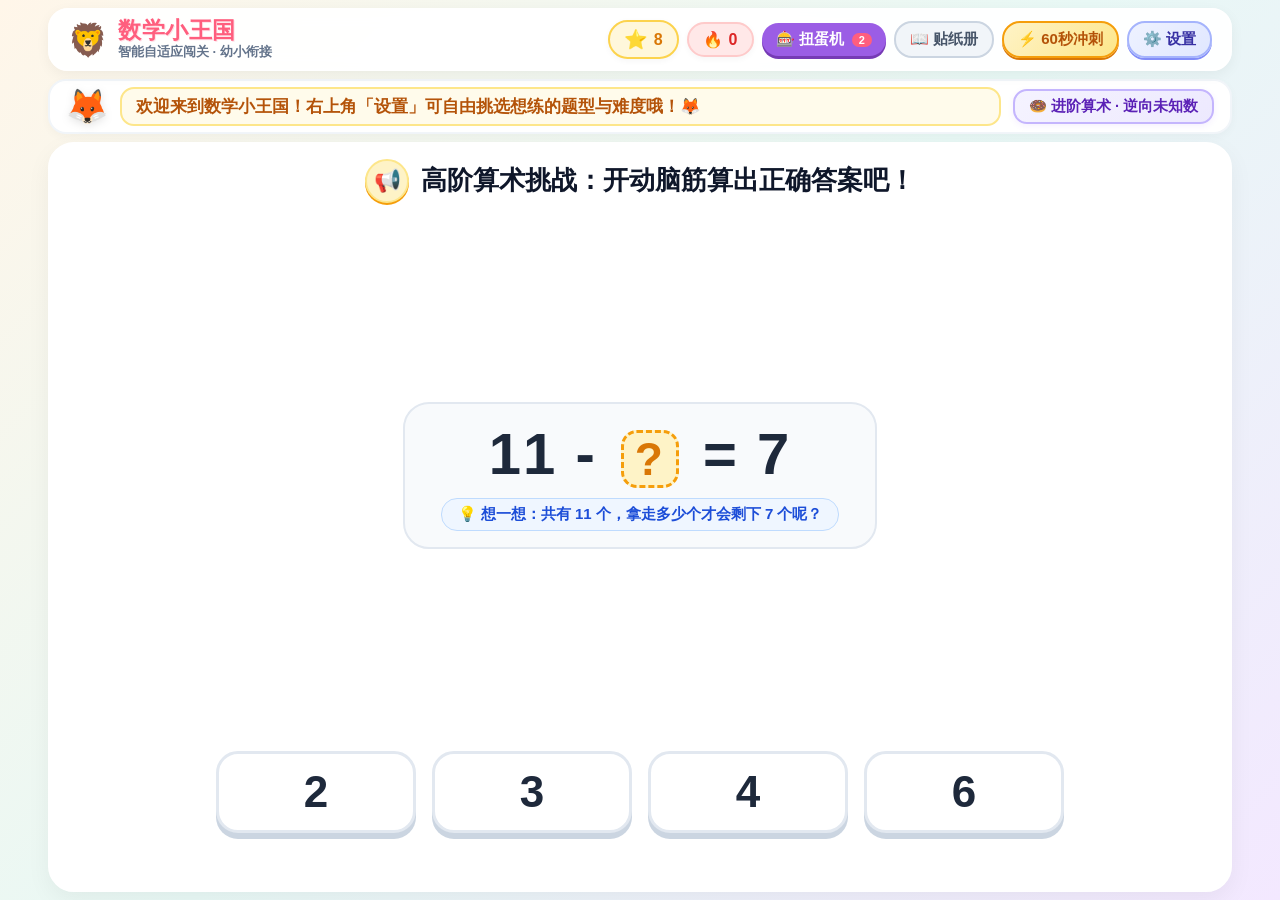
==== commit 7ec283df: "feat: add full settings modal (question types, difficulty, fullscreen, parent lock) & shorten post-a" ====
--- a/index.html
+++ b/index.html
@@ -17,7 +17,7 @@
   <meta http-equiv="Cache-Control" content="no-cache, no-store, must-revalidate">
   <meta http-equiv="Pragma" content="no-cache">
   <meta http-equiv="Expires" content="0">
-  <link rel="stylesheet" href="css/style.css?v=20261106_smart_v5">
+  <link rel="stylesheet" href="css/style.css?v=20261106_settings_v6">
 </head>
 <body>
 
@@ -79,23 +79,9 @@
           <span>⚡ 60秒冲刺</span>
         </button>
 
-        <!-- 家长指导指南 -->
-        <button id="parent-guide-btn" class="candy-btn btn-info" title="查看6岁儿童数学启蒙高阶指导建议">
-          <span>💡 导学</span>
-        </button>
-
-        <!-- 声音、AI在线语音与全屏/安装App -->
-        <button id="sound-toggle" class="candy-btn btn-secondary" data-no-tts="true" title="开启或关闭音效">
-          🔊 声音
-        </button>
-        <button id="voice-toggle" class="candy-btn btn-secondary" data-no-tts="true" title="开启或关闭温柔姐姐晓晓 AI 语音朗读">
-          🗣️ 读题开
-        </button>
-        <button id="pwa-install-btn" class="candy-btn btn-pwa-install" data-no-tts="true" title="安装到手机或iPad主屏幕，离线全屏畅玩">
-          📲 装到桌面
-        </button>
-        <button id="fullscreen-toggle" class="candy-btn btn-secondary" data-no-tts="true" title="切换全屏模式">
-          🔳 全屏玩
+        <!-- 设置中心入口 (题型、难度、全屏、声音等集中管理) -->
+        <button id="settings-btn" class="candy-btn btn-settings" data-no-tts="true" title="打开设置：自选题型、调节难度、切换全屏与语音">
+          <span>⚙️ 设置</span>
         </button>
       </div>
     </header>
@@ -307,11 +293,119 @@
     </div>
   </div>
 
+  <!-- 弹窗 6: 游戏设置中心 (题型多选、难度调节、全屏、音效与家长锁) -->
+  <div class="modal-overlay" id="settings-modal">
+    <div class="modal-card settings-modal-card">
+      <button class="close-modal-btn" aria-label="关闭">&times;</button>
+      <div class="modal-title">⚙️ 游戏与题库设置</div>
+      <div class="modal-subtitle">自由定制度身题库、难度档位与画面声音</div>
+
+      <div class="settings-scroll-body">
+        <!-- 1. 画面、声音与实用功能 -->
+        <div class="settings-section">
+          <div class="settings-sec-header">
+            <span class="settings-sec-title">🎛️ 画面、声音与实用工具</span>
+          </div>
+          <div class="settings-quick-grid">
+            <button type="button" id="fullscreen-toggle" class="settings-toggle-tile" data-no-tts="true">
+              <span class="tile-icon">🔳</span>
+              <span class="tile-label" id="fullscreen-label">开启全屏</span>
+            </button>
+            <button type="button" id="sound-toggle" class="settings-toggle-tile active" data-no-tts="true">
+              <span class="tile-icon" id="sound-icon">🔊</span>
+              <span class="tile-label" id="sound-label">音效：开启</span>
+            </button>
+            <button type="button" id="voice-toggle" class="settings-toggle-tile active" data-no-tts="true">
+              <span class="tile-icon" id="voice-icon">🗣️</span>
+              <span class="tile-label" id="voice-label">读题：开启</span>
+            </button>
+            <button type="button" id="voice-role-btn" class="settings-toggle-tile" data-no-tts="true">
+              <span class="tile-icon" id="voice-role-icon">🎙️</span>
+              <span class="tile-label" id="voice-role-label">切换语音音色</span>
+            </button>
+            <button type="button" id="parent-lock-toggle" class="settings-toggle-tile" data-no-tts="true">
+              <span class="tile-icon" id="parent-lock-icon">🔓</span>
+              <span class="tile-label" id="parent-lock-label">家长锁：关闭</span>
+            </button>
+            <button type="button" id="pwa-install-btn" class="settings-toggle-tile" data-no-tts="true">
+              <span class="tile-icon">📲</span>
+              <span class="tile-label">装到桌面</span>
+            </button>
+            <button type="button" id="parent-guide-btn" class="settings-toggle-tile" data-no-tts="true">
+              <span class="tile-icon">💡</span>
+              <span class="tile-label">启蒙导学指南</span>
+            </button>
+          </div>
+        </div>
+
+        <!-- 2. 难度档位选择 -->
+        <div class="settings-section">
+          <div class="settings-sec-header">
+            <span class="settings-sec-title">🎯 难度档位</span>
+            <span class="settings-sec-sub">选择智能自适应或固定难度</span>
+          </div>
+          <div class="settings-diff-grid" id="settings-difficulty-grid">
+            <button type="button" class="settings-diff-card active" data-diff="auto" data-no-tts="true">
+              <div class="diff-card-title">🧠 智能自适应 <span class="rec-tag">推荐</span></div>
+              <div class="diff-card-desc">连对自动升阶 · 答错靶向巩固</div>
+            </button>
+            <button type="button" class="settings-diff-card" data-diff="10" data-no-tts="true">
+              <div class="diff-card-title">🌱 基础热身</div>
+              <div class="diff-card-desc">10~15 以内温和入门建立信心</div>
+            </button>
+            <button type="button" class="settings-diff-card" data-diff="20" data-no-tts="true">
+              <div class="diff-card-title">🚀 进阶突破</div>
+              <div class="diff-card-desc">20 以内凑十破十与逆向思考</div>
+            </button>
+            <button type="button" class="settings-diff-card" data-diff="100" data-no-tts="true">
+              <div class="diff-card-title">🔥 高阶学霸</div>
+              <div class="diff-card-desc">两位数进退位与多步深度推理</div>
+            </button>
+          </div>
+        </div>
+
+        <!-- 3. 题型范围配置 -->
+        <div class="settings-section">
+          <div class="settings-sec-header">
+            <span class="settings-sec-title">📚 出题题型范围</span>
+            <span class="settings-sec-sub" id="settings-skill-count">已选 16 / 16 项</span>
+          </div>
+          <div class="settings-preset-bar">
+            <button type="button" class="settings-preset-btn" data-preset="all" data-no-tts="true">✨ 全选综合</button>
+            <button type="button" class="settings-preset-btn" data-preset="ktest" data-no-tts="true">🎓 仅 K班真题</button>
+            <button type="button" class="settings-preset-btn" data-preset="calc" data-no-tts="true">🧮 仅计算数感</button>
+            <button type="button" class="settings-preset-btn" data-preset="visual" data-no-tts="true">🧩 仅图形空间时钟</button>
+            <button type="button" class="settings-preset-btn" data-preset="single" data-no-tts="true">🎯 单项专练</button>
+          </div>
+          <div id="settings-tip-msg" class="settings-tip-msg" style="display:none;"></div>
+          <div id="settings-skills-container" class="settings-skills-container">
+            <!-- 动态渲染分组题型多选芯片 -->
+          </div>
+        </div>
+      </div>
+
+      <button type="button" id="settings-apply-btn" class="draw-action-btn settings-apply-btn" data-no-tts="true">
+        ✅ 保存设置并出新题
+      </button>
+    </div>
+  </div>
+
+  <!-- 弹窗 7: 家长锁验证弹窗 (仅当在设置中主动开启“家长锁”后生效，防止孩子自己偷改简单题) -->
+  <div class="modal-overlay" id="parent-gate-modal">
+    <div class="modal-card parent-gate-card">
+      <button class="close-modal-btn" aria-label="关闭">&times;</button>
+      <div class="modal-title">🔒 家长验证</div>
+      <div class="modal-subtitle">请算出下方乘法题解锁设置页面</div>
+      <div class="parent-gate-question" id="parent-gate-question">7 × 8 = ?</div>
+      <div class="parent-gate-options" id="parent-gate-options"></div>
+    </div>
+  </div>
+
   <!-- 脚本加载 (带版本号强制刷新缓存) -->
-  <script src="lib/web-natural-tts.js?v=20261106_smart_v5"></script>
-  <script src="lib/web-online-tts.js?v=20261106_smart_v5"></script>
-  <script src="js/audio.js?v=20261106_smart_v5"></script>
-  <script src="js/confetti.js?v=20261106_smart_v5"></script>
-  <script src="js/game.js?v=20261106_smart_v5"></script>
+  <script src="lib/web-natural-tts.js?v=20261106_settings_v6"></script>
+  <script src="lib/web-online-tts.js?v=20261106_settings_v6"></script>
+  <script src="js/audio.js?v=20261106_settings_v6"></script>
+  <script src="js/confetti.js?v=20261106_settings_v6"></script>
+  <script src="js/game.js?v=20261106_settings_v6"></script>
 </body>
 </html>
--- a/css/style.css
+++ b/css/style.css
@@ -249,6 +249,21 @@
   box-shadow: 0 2px 0 #DC2626;
 }
 
+.btn-settings {
+  background: linear-gradient(135deg, #EEF2FF 0%, #E0E7FF 100%);
+  color: #3730A3;
+  border: 2px solid #A5B4FC;
+  box-shadow: 0 2px 0 #818CF8;
+}
+
+.btn-settings:hover {
+  background: linear-gradient(135deg, #E0E7FF 0%, #C7D2FE 100%);
+}
+
+.btn-settings:active {
+  box-shadow: 0 0 0 #818CF8;
+}
+
 /* 全局彻底隐藏手动关卡导航、低幼难度切换与真题手动筛选条，交由智能自适应引擎接管 */
 .mode-navigation,
 #difficulty-selector,
@@ -2098,20 +2113,6 @@
     gap: 3px;
   }
 
-  #sound-toggle {
-    order: 3;
-    padding: 4px 7px;
-    font-size: 11.5px;
-    border-radius: 11px;
-  }
-
-  #voice-toggle {
-    order: 4;
-    padding: 4px 7px;
-    font-size: 11.5px;
-    border-radius: 11px;
-  }
-
   .header-bar::after {
     content: '';
     width: 100%;
@@ -2122,18 +2123,13 @@
   #egg-shop-btn,
   #sticker-book-btn,
   #sprint-toggle-btn,
-  #parent-guide-btn,
-  #pwa-install-btn {
+  #settings-btn {
     order: 6;
-    flex: 1 1 18%;
-    padding: 5px 3px;
-    font-size: 11.5px;
+    flex: 1 1 22%;
+    padding: 5px 4px;
+    font-size: 12px;
     border-radius: 11px;
     white-space: nowrap;
-  }
-
-  #fullscreen-toggle {
-    display: none;
   }
 
   /* 2. 9大关卡导航：3行×3列整齐紧凑大触控格 */
@@ -3561,3 +3557,371 @@
     font-size: 28px;
   }
 }
+
+/* ==========================================================================
+   设置中心弹窗 (#settings-modal) 与家长锁验证弹窗 (#parent-gate-modal)
+   ========================================================================== */
+.settings-modal-card {
+  max-width: 780px;
+  width: 95vw;
+  max-height: 88dvh;
+  display: flex;
+  flex-direction: column;
+  padding: 20px 24px;
+}
+
+.settings-scroll-body {
+  flex: 1 1 auto;
+  overflow-y: auto;
+  text-align: left;
+  padding-right: 4px;
+  margin-bottom: 14px;
+  display: flex;
+  flex-direction: column;
+  gap: 14px;
+}
+
+.settings-section {
+  background: #F8FAFC;
+  border: 2px solid #E2E8F0;
+  border-radius: 20px;
+  padding: 14px 16px;
+}
+
+.settings-sec-header {
+  display: flex;
+  justify-content: space-between;
+  align-items: center;
+  margin-bottom: 10px;
+  gap: 8px;
+  flex-wrap: wrap;
+}
+
+.settings-sec-title {
+  font-size: 16px;
+  font-weight: 900;
+  color: #1E293B;
+}
+
+.settings-sec-sub {
+  font-size: 13px;
+  font-weight: 800;
+  color: #4F46E5;
+  background: #EEF2FF;
+  border: 1.5px solid #C7D2FE;
+  padding: 3px 10px;
+  border-radius: 12px;
+}
+
+/* 1. 画面、声音与实用工具开关瓷砖 */
+.settings-quick-grid {
+  display: grid;
+  grid-template-columns: repeat(auto-fill, minmax(156px, 1fr));
+  gap: 8px;
+}
+
+.settings-toggle-tile {
+  display: flex;
+  align-items: center;
+  gap: 8px;
+  padding: 10px 12px;
+  border-radius: 14px;
+  border: 2px solid #CBD5E1;
+  background: #FFFFFF;
+  color: #334155;
+  font-family: inherit;
+  font-size: 14px;
+  font-weight: 800;
+  cursor: pointer;
+  transition: all 0.15s ease;
+  text-align: left;
+}
+
+.settings-toggle-tile:hover {
+  border-color: #94A3B8;
+  transform: translateY(-1px);
+}
+
+.settings-toggle-tile.active {
+  background: #EEF2FF;
+  border-color: #818CF8;
+  color: #3730A3;
+  box-shadow: 0 2px 6px rgba(99, 102, 241, 0.14);
+}
+
+.settings-toggle-tile .tile-icon {
+  font-size: 18px;
+  line-height: 1;
+  flex-shrink: 0;
+}
+
+.settings-toggle-tile .tile-label {
+  line-height: 1.2;
+}
+
+/* 2. 难度档位 4 选 1 卡片 */
+.settings-diff-grid {
+  display: grid;
+  grid-template-columns: repeat(4, 1fr);
+  gap: 8px;
+}
+
+.settings-diff-card {
+  display: flex;
+  flex-direction: column;
+  align-items: flex-start;
+  justify-content: center;
+  gap: 4px;
+  padding: 10px 12px;
+  border-radius: 16px;
+  border: 2.5px solid #E2E8F0;
+  background: #FFFFFF;
+  cursor: pointer;
+  font-family: inherit;
+  text-align: left;
+  transition: all 0.15s ease;
+}
+
+.settings-diff-card:hover {
+  border-color: #C4B5FD;
+  background: #FAF8FF;
+}
+
+.settings-diff-card.active {
+  border-color: #7C3AED;
+  background: linear-gradient(180deg, #F5F3FF 0%, #EDE9FE 100%);
+  box-shadow: 0 4px 12px rgba(124, 58, 237, 0.18);
+}
+
+.diff-card-title {
+  font-size: 14.5px;
+  font-weight: 900;
+  color: #1E293B;
+  display: flex;
+  align-items: center;
+  gap: 5px;
+  flex-wrap: wrap;
+}
+
+.settings-diff-card.active .diff-card-title {
+  color: #5B21B6;
+}
+
+.rec-tag {
+  font-size: 11px;
+  font-weight: 900;
+  background: #FF6B8B;
+  color: #FFFFFF;
+  padding: 1px 6px;
+  border-radius: 8px;
+}
+
+.diff-card-desc {
+  font-size: 12px;
+  font-weight: 700;
+  color: #64748B;
+  line-height: 1.35;
+}
+
+/* 3. 出题题型快捷预设与分组多选芯片 */
+.settings-preset-bar {
+  display: flex;
+  flex-wrap: wrap;
+  gap: 8px;
+  margin-bottom: 10px;
+}
+
+.settings-preset-btn {
+  border: 2px solid #CBD5E1;
+  background: #FFFFFF;
+  color: #334155;
+  font-family: inherit;
+  font-size: 13px;
+  font-weight: 800;
+  padding: 6px 12px;
+  border-radius: 14px;
+  cursor: pointer;
+  transition: all 0.15s ease;
+}
+
+.settings-preset-btn:hover {
+  border-color: #818CF8;
+  background: #EEF2FF;
+  color: #3730A3;
+}
+
+.settings-preset-btn:active {
+  transform: translateY(1px);
+}
+
+.settings-tip-msg {
+  background: #FEF3C7;
+  color: #92400E;
+  border: 1.5px solid #F59E0B;
+  border-radius: 12px;
+  padding: 7px 12px;
+  font-size: 13px;
+  font-weight: 800;
+  margin-bottom: 10px;
+}
+
+.settings-skills-container {
+  display: flex;
+  flex-direction: column;
+  gap: 12px;
+}
+
+.settings-skills-group {
+  background: #FFFFFF;
+  border: 1.5px solid #E2E8F0;
+  border-radius: 14px;
+  padding: 10px 12px;
+}
+
+.skills-group-label {
+  font-size: 13.5px;
+  font-weight: 900;
+  color: #475569;
+  margin-bottom: 8px;
+}
+
+.skills-group-chips {
+  display: grid;
+  grid-template-columns: repeat(auto-fill, minmax(168px, 1fr));
+  gap: 7px;
+}
+
+.settings-skill-chip {
+  display: flex;
+  align-items: center;
+  gap: 6px;
+  padding: 8px 10px;
+  border-radius: 12px;
+  border: 2px solid #E2E8F0;
+  background: #F8FAFC;
+  color: #64748B;
+  font-family: inherit;
+  font-size: 13.5px;
+  font-weight: 800;
+  cursor: pointer;
+  text-align: left;
+  transition: all 0.14s ease;
+}
+
+.settings-skill-chip:hover {
+  border-color: #94A3B8;
+}
+
+.settings-skill-chip.checked {
+  background: #ECFDF5;
+  border-color: #34D399;
+  color: #065F46;
+  box-shadow: 0 2px 5px rgba(16, 185, 129, 0.1);
+}
+
+.settings-skill-chip .chip-check {
+  font-size: 14px;
+  flex-shrink: 0;
+}
+
+.settings-skill-chip .chip-icon {
+  font-size: 16px;
+  flex-shrink: 0;
+}
+
+.settings-skill-chip .chip-name {
+  white-space: nowrap;
+  overflow: hidden;
+  text-overflow: ellipsis;
+}
+
+.settings-apply-btn {
+  flex-shrink: 0;
+  padding: 12px 20px;
+  font-size: 17px;
+}
+
+/* 家长锁乘法验证弹窗 */
+.parent-gate-card {
+  max-width: 420px;
+  width: 92vw;
+}
+
+.parent-gate-question {
+  font-size: 36px;
+  font-weight: 900;
+  color: #4F46E5;
+  background: #EEF2FF;
+  border: 2.5px solid #C7D2FE;
+  border-radius: 20px;
+  padding: 16px 20px;
+  margin: 10px 0 18px;
+}
+
+.parent-gate-options {
+  display: grid;
+  grid-template-columns: repeat(2, 1fr);
+  gap: 12px;
+}
+
+.parent-gate-opt-btn {
+  font-size: 24px;
+  font-weight: 900;
+  padding: 12px 16px;
+  border-radius: 16px;
+}
+
+@media (max-width: 767px) {
+  .settings-modal-card {
+    padding: 14px 12px;
+    max-height: 92dvh;
+  }
+
+  .settings-section {
+    padding: 10px 10px;
+    border-radius: 16px;
+  }
+
+  .settings-quick-grid {
+    grid-template-columns: repeat(2, 1fr);
+    gap: 6px;
+  }
+
+  .settings-toggle-tile {
+    padding: 8px 9px;
+    font-size: 12.5px;
+    gap: 6px;
+  }
+
+  .settings-diff-grid {
+    grid-template-columns: repeat(2, 1fr);
+    gap: 6px;
+  }
+
+  .settings-diff-card {
+    padding: 8px 10px;
+  }
+
+  .diff-card-title {
+    font-size: 13.5px;
+  }
+
+  .diff-card-desc {
+    font-size: 11px;
+  }
+
+  .skills-group-chips {
+    grid-template-columns: repeat(2, 1fr);
+    gap: 6px;
+  }
+
+  .settings-skill-chip {
+    padding: 7px 8px;
+    font-size: 12.5px;
+  }
+
+  .settings-apply-btn {
+    padding: 11px 16px;
+    font-size: 15.5px;
+  }
+}
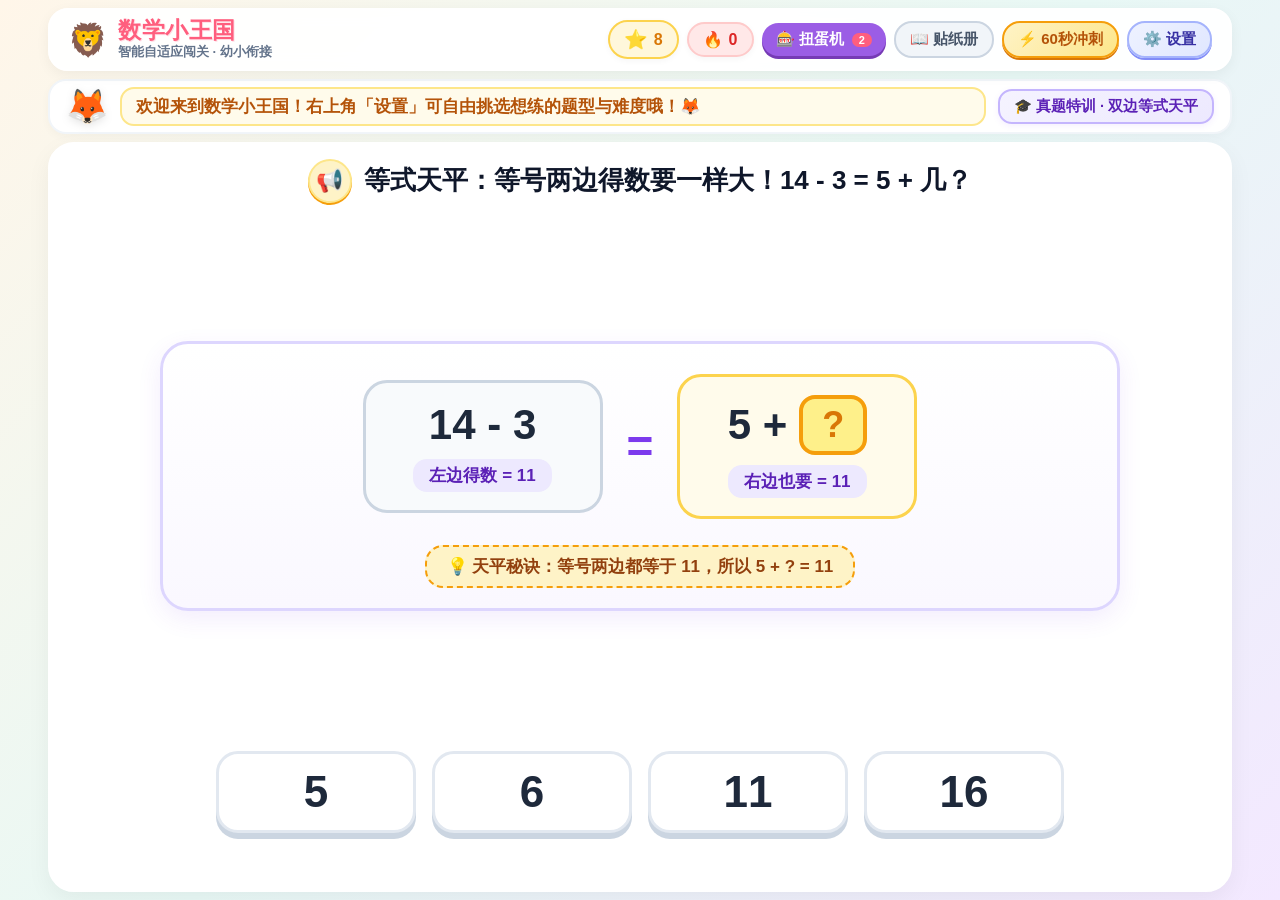
==== commit 407091bc: "fix(pwa): switch sw.js to Network-First for JS/CSS & auto-purge stale SW cache so Settings opens imm" ====
--- a/index.html
+++ b/index.html
@@ -17,7 +17,7 @@
   <meta http-equiv="Cache-Control" content="no-cache, no-store, must-revalidate">
   <meta http-equiv="Pragma" content="no-cache">
   <meta http-equiv="Expires" content="0">
-  <link rel="stylesheet" href="css/style.css?v=20261106_settings_v6">
+  <link rel="stylesheet" href="css/style.css?v=20261106_v7">
 </head>
 <body>
 
@@ -80,7 +80,7 @@
         </button>
 
         <!-- 设置中心入口 (题型、难度、全屏、声音等集中管理) -->
-        <button id="settings-btn" class="candy-btn btn-settings" data-no-tts="true" title="打开设置：自选题型、调节难度、切换全屏与语音">
+        <button id="settings-btn" class="candy-btn btn-settings" data-no-tts="true" title="打开设置：自选题型、调节难度、切换全屏与语音" onclick="if(!window.__kmgSettingsBound){if(window.mathGameApp&&window.mathGameApp.openSettingsRequest){window.mathGameApp.openSettingsRequest();}else{var m=document.getElementById('settings-modal');if(m)m.classList.add('active');}}">
           <span>⚙️ 设置</span>
         </button>
       </div>
@@ -320,8 +320,8 @@
               <span class="tile-label" id="voice-label">读题：开启</span>
             </button>
             <button type="button" id="voice-role-btn" class="settings-toggle-tile" data-no-tts="true">
-              <span class="tile-icon" id="voice-role-icon">🎙️</span>
-              <span class="tile-label" id="voice-role-label">切换语音音色</span>
+              <span class="tile-icon" id="voice-role-icon">🎵</span>
+              <span class="tile-label" id="voice-role-label">试听语音（晓晓）</span>
             </button>
             <button type="button" id="parent-lock-toggle" class="settings-toggle-tile" data-no-tts="true">
               <span class="tile-icon" id="parent-lock-icon">🔓</span>
@@ -401,11 +401,47 @@
     </div>
   </div>
 
-  <!-- 脚本加载 (带版本号强制刷新缓存) -->
-  <script src="lib/web-natural-tts.js?v=20261106_settings_v6"></script>
-  <script src="lib/web-online-tts.js?v=20261106_settings_v6"></script>
-  <script src="js/audio.js?v=20261106_settings_v6"></script>
-  <script src="js/confetti.js?v=20261106_settings_v6"></script>
-  <script src="js/game.js?v=20261106_settings_v6"></script>
+  <!-- 脚本加载 (带版本号强制刷新缓存 + 旧版 Service Worker 缓存自动自愈) -->
+  <script src="lib/web-natural-tts.js?v=20261106_v7"></script>
+  <script src="lib/web-online-tts.js?v=20261106_v7"></script>
+  <script src="js/audio.js?v=20261106_v7"></script>
+  <script src="js/confetti.js?v=20261106_v7"></script>
+  <script src="js/game.js?v=20261106_v7"></script>
+  <script>
+    (function () {
+      var EXPECTED = '20261106_v7';
+      var cssVer = '';
+      try {
+        cssVer = getComputedStyle(document.documentElement)
+          .getPropertyValue('--math-css-build')
+          .replace(/["'\s]/g, '');
+      } catch (e) {}
+      if (window.__MATH_GAME_BUILD !== EXPECTED || cssVer !== EXPECTED) {
+        var guardKey = 'kmg_sw_healed_' + EXPECTED;
+        try {
+          if (sessionStorage.getItem(guardKey) === '1') return;
+          sessionStorage.setItem(guardKey, '1');
+        } catch (e) {}
+        var tasks = [];
+        if ('caches' in window) {
+          tasks.push(
+            caches.keys().then(function (keys) {
+              return Promise.all(keys.map(function (k) { return caches.delete(k); }));
+            })
+          );
+        }
+        if ('serviceWorker' in navigator && navigator.serviceWorker.getRegistrations) {
+          tasks.push(
+            navigator.serviceWorker.getRegistrations().then(function (regs) {
+              return Promise.all(regs.map(function (r) { return r.unregister(); }));
+            })
+          );
+        }
+        Promise.all(tasks).finally(function () {
+          window.location.reload();
+        });
+      }
+    })();
+  </script>
 </body>
 </html>
--- a/css/style.css
+++ b/css/style.css
@@ -3925,3 +3925,7 @@
     font-size: 15.5px;
   }
 }
+
+:root {
+  --math-css-build: "20261106_v7";
+}
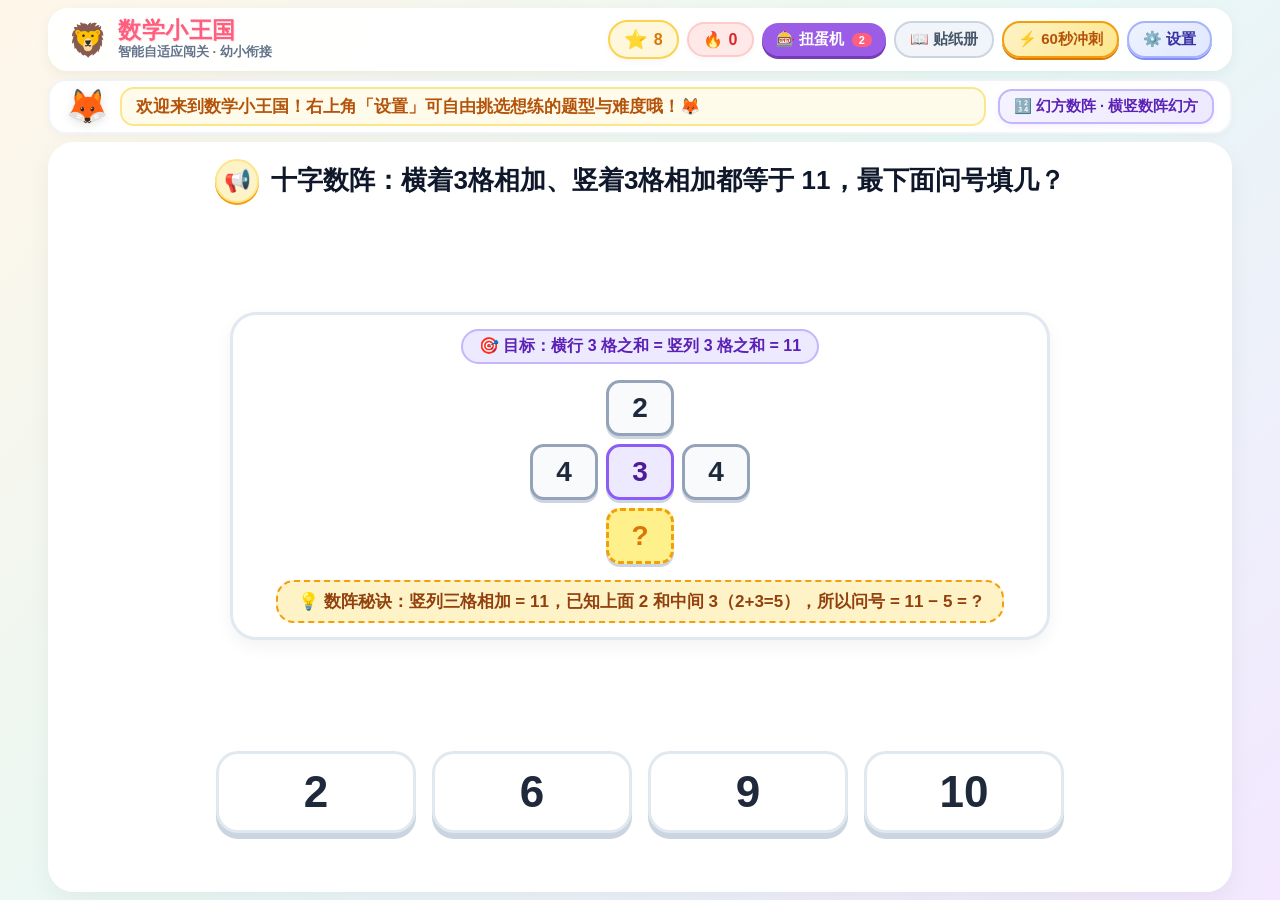
==== commit 61cb436d: "feat(games): expand curriculum to 22 math games with pyramid, fruit algebra, queue puzzle, money sho" ====
--- a/index.html
+++ b/index.html
@@ -17,7 +17,7 @@
   <meta http-equiv="Cache-Control" content="no-cache, no-store, must-revalidate">
   <meta http-equiv="Pragma" content="no-cache">
   <meta http-equiv="Expires" content="0">
-  <link rel="stylesheet" href="css/style.css?v=20261106_v7">
+  <link rel="stylesheet" href="css/style.css?v=20261107_v8">
 </head>
 <body>
 
@@ -266,8 +266,8 @@
           <p>规律小火车加入 2个一数（2, 4, 6, 8）、5个一数（5, 10, 15, 20）以及递增递减，培养数感敏感度与找规律归纳能力。</p>
         </div>
         <div class="guide-section">
-          <h4>🎓 6. K班测试核心真题与智能自适应引擎</h4>
-          <p>内置 16 类高阶课程牌组（凑十数键、连环分合、自组一图四式、三格数塔、双步推理、双边等式、逆向未知数、双算式天平、双盒凑十破十、阶梯数字规律、3D遮挡数积木、时间推算、群组快数），系统全自动洗牌防重、连对升阶，并对答错题型在 3 题后换新数字靶向巩固！</p>
+          <h4>🎓 6. 22类幼小衔接真题与思维奥数全覆盖</h4>
+          <p>内置 22 类核心课程牌组：涵盖 <strong>数字金字塔、水果密码等量代换、排队位置推理、移多补少平分、超市钱币与找零、横竖数阵幻方</strong> 以及凑十数键、连环分合、自组一图四式、三格数塔、双步文字推理、双边等式、逆向未知数、双算式天平、双盒凑十破十、阶梯数字规律、3D遮挡数积木、钟表推算与群组快数，支持在右上角「设置」中自由组合专练！</p>
         </div>
       </div>
     </div>
@@ -368,13 +368,14 @@
         <div class="settings-section">
           <div class="settings-sec-header">
             <span class="settings-sec-title">📚 出题题型范围</span>
-            <span class="settings-sec-sub" id="settings-skill-count">已选 16 / 16 项</span>
+            <span class="settings-sec-sub" id="settings-skill-count">已选 22 / 22 项</span>
           </div>
           <div class="settings-preset-bar">
-            <button type="button" class="settings-preset-btn" data-preset="all" data-no-tts="true">✨ 全选综合</button>
-            <button type="button" class="settings-preset-btn" data-preset="ktest" data-no-tts="true">🎓 仅 K班真题</button>
-            <button type="button" class="settings-preset-btn" data-preset="calc" data-no-tts="true">🧮 仅计算数感</button>
-            <button type="button" class="settings-preset-btn" data-preset="visual" data-no-tts="true">🧩 仅图形空间时钟</button>
+            <button type="button" class="settings-preset-btn" data-preset="all" data-no-tts="true">✨ 全选综合 (22)</button>
+            <button type="button" class="settings-preset-btn" data-preset="new" data-no-tts="true">🔥 仅6大新题型</button>
+            <button type="button" class="settings-preset-btn" data-preset="ktest" data-no-tts="true">🎓 仅 K班真题 (9)</button>
+            <button type="button" class="settings-preset-btn" data-preset="calc" data-no-tts="true">🧮 仅计算与应用 (9)</button>
+            <button type="button" class="settings-preset-btn" data-preset="visual" data-no-tts="true">🧩 仅图形数阵时钟 (4)</button>
             <button type="button" class="settings-preset-btn" data-preset="single" data-no-tts="true">🎯 单项专练</button>
           </div>
           <div id="settings-tip-msg" class="settings-tip-msg" style="display:none;"></div>
@@ -402,14 +403,14 @@
   </div>
 
   <!-- 脚本加载 (带版本号强制刷新缓存 + 旧版 Service Worker 缓存自动自愈) -->
-  <script src="lib/web-natural-tts.js?v=20261106_v7"></script>
-  <script src="lib/web-online-tts.js?v=20261106_v7"></script>
-  <script src="js/audio.js?v=20261106_v7"></script>
-  <script src="js/confetti.js?v=20261106_v7"></script>
-  <script src="js/game.js?v=20261106_v7"></script>
+  <script src="lib/web-natural-tts.js?v=20261107_v8"></script>
+  <script src="lib/web-online-tts.js?v=20261107_v8"></script>
+  <script src="js/audio.js?v=20261107_v8"></script>
+  <script src="js/confetti.js?v=20261107_v8"></script>
+  <script src="js/game.js?v=20261107_v8"></script>
   <script>
     (function () {
-      var EXPECTED = '20261106_v7';
+      var EXPECTED = '20261107_v8';
       var cssVer = '';
       try {
         cssVer = getComputedStyle(document.documentElement)
--- a/css/style.css
+++ b/css/style.css
@@ -3926,6 +3926,706 @@
   }
 }
 
+/* ================= 2026-11 v8 新增6大经典数学游戏与测试题型样式 ================= */
+.chip-new-badge {
+  margin-left: auto;
+  background: linear-gradient(135deg, #EF4444, #F97316);
+  color: #FFFFFF;
+  font-size: 10.5px;
+  font-weight: 900;
+  padding: 1px 6px;
+  border-radius: 999px;
+  line-height: 1.3;
+  flex-shrink: 0;
+}
+
+.settings-preset-btn[data-preset="new"] {
+  background: #FFF7ED;
+  border-color: #FDBA74;
+  color: #C2410C;
+}
+
+.settings-preset-btn[data-preset="new"]:hover {
+  background: #FFEDD5;
+  border-color: #F97316;
+  color: #9A3412;
+}
+
+/* 1. 数字金字塔 (Brick Pyramid) */
+.pyramid-wall {
+  display: flex;
+  flex-direction: column;
+  align-items: center;
+  gap: 2px;
+  padding: 8px 14px;
+}
+
+.pyramid-row {
+  display: flex;
+  align-items: center;
+  justify-content: center;
+  gap: 14px;
+}
+
+.pyramid-connectors {
+  display: flex;
+  justify-content: center;
+  gap: 28px;
+  font-size: 15px;
+  font-weight: 900;
+  color: #94A3B8;
+  line-height: 1;
+  user-select: none;
+}
+
+.pyramid-connectors.row-2 {
+  gap: 24px;
+}
+
+.pyramid-brick {
+  min-width: 96px;
+  height: 60px;
+  background: linear-gradient(180deg, #FFFBEB 0%, #FEF3C7 100%);
+  border: 3.5px solid #F59E0B;
+  border-radius: 16px;
+  box-shadow: 0 4px 0 #D97706;
+  display: flex;
+  flex-direction: column;
+  align-items: center;
+  justify-content: center;
+  cursor: pointer;
+  transition: transform 0.15s ease;
+  padding: 4px 12px;
+}
+
+.pyramid-row.row-top .pyramid-brick {
+  background: linear-gradient(180deg, #F5F3FF 0%, #EDE9FE 100%);
+  border-color: #8B5CF6;
+  box-shadow: 0 4px 0 #6D28D9;
+}
+
+.pyramid-brick:hover {
+  transform: translateY(-2px);
+}
+
+.pyramid-brick.target-brick {
+  background: #FEF08A;
+  border: 4px dashed #EA580C;
+  box-shadow: 0 4px 0 #C2410C;
+  color: #C2410C;
+}
+
+.brick-num {
+  font-size: 30px;
+  font-weight: 900;
+  color: #1E293B;
+  line-height: 1.05;
+}
+
+.pyramid-brick.target-brick .brick-num {
+  color: #C2410C;
+}
+
+.brick-sub {
+  font-size: 11.5px;
+  font-weight: 800;
+  color: #78350F;
+  opacity: 0.85;
+}
+
+/* 2. 水果密码代换 (Fruit Algebra) */
+.algebra-board {
+  display: flex;
+  flex-direction: column;
+  align-items: center;
+  gap: 10px;
+  width: 100%;
+  max-width: 660px;
+}
+
+.algebra-row {
+  display: flex;
+  align-items: center;
+  justify-content: center;
+  gap: 12px;
+  background: #F8FAFC;
+  border: 2.5px solid #E2E8F0;
+  border-radius: 20px;
+  padding: 8px 18px;
+  width: 100%;
+  cursor: pointer;
+}
+
+.algebra-row.alg-question-row {
+  background: #FFFBEB;
+  border-color: #FCD34D;
+}
+
+.algebra-token {
+  position: relative;
+  display: inline-flex;
+  align-items: center;
+  justify-content: center;
+  width: 58px;
+  height: 54px;
+  background: #FFFFFF;
+  border: 2.5px solid #CBD5E1;
+  border-radius: 16px;
+}
+
+.algebra-token.target-fruit {
+  border-color: #F59E0B;
+  background: #FFF7ED;
+}
+
+.alg-emoji {
+  font-size: 34px;
+  line-height: 1;
+}
+
+.alg-sub-val {
+  position: absolute;
+  bottom: -6px;
+  right: -6px;
+  background: #6366F1;
+  color: #FFFFFF;
+  font-size: 12px;
+  font-weight: 900;
+  min-width: 22px;
+  height: 22px;
+  border-radius: 999px;
+  display: inline-flex;
+  align-items: center;
+  justify-content: center;
+  padding: 0 5px;
+  border: 2px solid #FFFFFF;
+}
+
+.alg-sub-val.revealed {
+  background: #10B981;
+  transform: scale(1.1);
+}
+
+.alg-op {
+  font-size: 28px;
+  font-weight: 900;
+  color: #475569;
+}
+
+.alg-result-box,
+.alg-answer-slot {
+  min-width: 60px;
+  height: 50px;
+  border-radius: 14px;
+  background: #EDE9FE;
+  border: 3px solid #8B5CF6;
+  color: #4C1D95;
+  font-size: 28px;
+  font-weight: 900;
+  display: inline-flex;
+  align-items: center;
+  justify-content: center;
+  padding: 0 12px;
+}
+
+.alg-answer-slot {
+  background: #FEF08A;
+  border: 3.5px dashed #EA580C;
+  color: #C2410C;
+}
+
+.alg-step-tag {
+  margin-left: 8px;
+  background: #EEF2FF;
+  color: #4338CA;
+  font-size: 13px;
+  font-weight: 800;
+  padding: 4px 10px;
+  border-radius: 999px;
+}
+
+/* 3. 排队位置推理 (Queue Puzzle) */
+.queue-visual-box {
+  display: flex;
+  flex-direction: column;
+  align-items: center;
+  gap: 10px;
+  width: 100%;
+  padding: 8px 10px;
+}
+
+.queue-brace-row {
+  display: flex;
+  align-items: center;
+  justify-content: center;
+  flex-wrap: wrap;
+  gap: 8px;
+}
+
+.queue-brace-pill {
+  background: #F1F5F9;
+  border: 2px solid #CBD5E1;
+  color: #334155;
+  font-size: 13.5px;
+  font-weight: 800;
+  padding: 4px 12px;
+  border-radius: 999px;
+}
+
+.queue-brace-pill.hero-pill {
+  background: #FEF3C7;
+  border-color: #F59E0B;
+  color: #B45309;
+}
+
+.queue-line-row {
+  display: flex;
+  align-items: center;
+  justify-content: center;
+  flex-wrap: wrap;
+  gap: 6px;
+}
+
+.queue-animal-slot {
+  display: flex;
+  flex-direction: column;
+  align-items: center;
+  justify-content: center;
+  min-width: 52px;
+  padding: 6px 6px;
+  background: #FFFFFF;
+  border: 2.5px solid #CBD5E1;
+  border-radius: 14px;
+  cursor: pointer;
+  transition: transform 0.15s ease;
+}
+
+.queue-animal-slot.hero-slot {
+  background: #FFFBEB;
+  border: 3px solid #F59E0B;
+  box-shadow: 0 3px 0 #D97706;
+  transform: translateY(-2px);
+}
+
+.queue-animal-slot.mid-target-slot {
+  background: #ECFDF5;
+  border: 3px solid #10B981;
+}
+
+.queue-animal-slot.dim-slot {
+  opacity: 0.6;
+}
+
+.queue-animal-slot.counted-bounce {
+  transform: scale(1.1);
+  border-color: #6366F1;
+}
+
+.q-idx {
+  font-size: 11px;
+  font-weight: 800;
+  color: #64748B;
+}
+
+.q-emo {
+  font-size: 28px;
+  line-height: 1.15;
+}
+
+.q-tag {
+  font-size: 10.5px;
+  font-weight: 900;
+  background: #F59E0B;
+  color: #FFFFFF;
+  padding: 1px 5px;
+  border-radius: 999px;
+}
+
+/* 4. 超市钱币与找零 (Money & Change) */
+.money-shop-stage,
+.halves-stage-card,
+.gridpuzzle-stage {
+  width: 100%;
+  display: flex;
+  justify-content: center;
+}
+
+.money-card,
+.halves-card,
+.gridpuzzle-card {
+  background: #FFFFFF;
+  border: 3px solid #E2E8F0;
+  border-radius: 26px;
+  padding: 14px 20px;
+  width: 100%;
+  max-width: 820px;
+  display: flex;
+  flex-direction: column;
+  align-items: center;
+  gap: 10px;
+  box-shadow: 0 6px 18px rgba(15, 23, 42, 0.05);
+}
+
+.money-card-header {
+  font-size: 15px;
+  font-weight: 900;
+  color: #475569;
+}
+
+.wallet-notes-wrap {
+  display: flex;
+  align-items: center;
+  justify-content: center;
+  flex-wrap: wrap;
+  gap: 12px;
+  padding: 8px 12px;
+  background: #F8FAFC;
+  border: 2.5px dashed #CBD5E1;
+  border-radius: 20px;
+  width: 100%;
+}
+
+.paper-bill {
+  position: relative;
+  min-width: 96px;
+  height: 54px;
+  border-radius: 12px;
+  display: inline-flex;
+  align-items: center;
+  justify-content: center;
+  font-weight: 900;
+  cursor: pointer;
+  box-shadow: 0 3px 0 rgba(0, 0, 0, 0.14);
+  padding: 0 12px;
+  border: 2.5px solid;
+}
+
+.paper-bill.bill-5 {
+  background: linear-gradient(135deg, #F3E8FF, #DDD6FE);
+  border-color: #8B5CF6;
+  color: #5B21B6;
+}
+
+.paper-bill.bill-10 {
+  background: linear-gradient(135deg, #DBEAFE, #BFDBFE);
+  border-color: #2563EB;
+  color: #1E40AF;
+}
+
+.paper-bill.bill-20 {
+  background: linear-gradient(135deg, #FEF3C7, #FDE68A);
+  border-color: #D97706;
+  color: #92400E;
+}
+
+.bill-corner {
+  position: absolute;
+  top: 3px;
+  left: 6px;
+  font-size: 11px;
+  opacity: 0.8;
+}
+
+.bill-main {
+  font-size: 22px;
+}
+
+.metal-coin {
+  width: 54px;
+  height: 54px;
+  border-radius: 50%;
+  background: radial-gradient(circle at 30% 30%, #FEF9C3, #FACC15 70%, #CA8A04);
+  border: 3px solid #B45309;
+  color: #78350F;
+  display: inline-flex;
+  align-items: center;
+  justify-content: center;
+  font-size: 18px;
+  font-weight: 900;
+  cursor: pointer;
+  box-shadow: 0 3px 0 #92400E;
+}
+
+.metal-coin.coin-1 {
+  background: radial-gradient(circle at 30% 30%, #F8FAFC, #E2E8F0 70%, #94A3B8);
+  border-color: #475569;
+  color: #1E293B;
+  box-shadow: 0 3px 0 #475569;
+}
+
+.money-equation-bar {
+  display: flex;
+  align-items: center;
+  justify-content: center;
+  gap: 8px;
+  font-size: 22px;
+  font-weight: 900;
+  color: #1E293B;
+}
+
+.money-target-box {
+  min-width: 60px;
+  height: 50px;
+  border-radius: 14px;
+  background: #FEF08A;
+  border: 3.5px dashed #EA580C;
+  color: #C2410C;
+  font-size: 28px;
+  font-weight: 900;
+  display: inline-flex;
+  align-items: center;
+  justify-content: center;
+  padding: 0 12px;
+}
+
+.shop-scene-row {
+  display: flex;
+  align-items: center;
+  justify-content: center;
+  flex-wrap: wrap;
+  gap: 16px;
+  width: 100%;
+}
+
+.shop-item-card,
+.shop-change-card {
+  background: #F8FAFC;
+  border: 2.5px solid #CBD5E1;
+  border-radius: 20px;
+  padding: 10px 18px;
+  display: flex;
+  flex-direction: column;
+  align-items: center;
+  gap: 4px;
+  min-width: 140px;
+}
+
+.shop-change-card {
+  background: #FFFBEB;
+  border-color: #FCD34D;
+}
+
+.shop-item-emoji {
+  font-size: 40px;
+  line-height: 1.1;
+}
+
+.shop-item-name {
+  font-size: 15px;
+  font-weight: 900;
+  color: #334155;
+}
+
+.shop-price-tag {
+  background: #FEE2E2;
+  color: #B91C1C;
+  border: 2px solid #FCA5A5;
+  padding: 2px 10px;
+  border-radius: 999px;
+  font-size: 16px;
+  font-weight: 900;
+}
+
+.shop-arrow-col {
+  display: flex;
+  flex-direction: column;
+  align-items: center;
+  gap: 6px;
+}
+
+.paid-label {
+  font-size: 14px;
+  font-weight: 900;
+  color: #1E40AF;
+  background: #DBEAFE;
+  padding: 3px 10px;
+  border-radius: 999px;
+}
+
+.paid-bills-mini {
+  display: flex;
+  gap: 6px;
+  flex-wrap: wrap;
+  justify-content: center;
+}
+
+.shop-plus-sign {
+  font-size: 32px;
+  font-weight: 900;
+  color: #6366F1;
+}
+
+.change-title,
+.change-unit {
+  font-size: 14px;
+  font-weight: 900;
+  color: #92400E;
+}
+
+/* 5. 移多补少与平分 (Give-and-Take & Halves) */
+.halves-total-banner {
+  font-size: 17px;
+  font-weight: 900;
+  color: #334155;
+  background: #F1F5F9;
+  padding: 5px 16px;
+  border-radius: 999px;
+}
+
+.halves-compare-row {
+  display: flex;
+  align-items: center;
+  justify-content: center;
+  gap: 14px;
+  width: 100%;
+  flex-wrap: wrap;
+}
+
+.halves-box {
+  flex: 1;
+  min-width: 210px;
+  background: #F8FAFC;
+  border: 2.5px solid #CBD5E1;
+  border-radius: 20px;
+  padding: 10px 14px;
+  display: flex;
+  flex-direction: column;
+  align-items: center;
+  gap: 6px;
+}
+
+.halves-avatar {
+  font-size: 16px;
+  font-weight: 900;
+  color: #1E293B;
+}
+
+.halves-candies {
+  display: flex;
+  flex-wrap: wrap;
+  justify-content: center;
+  gap: 4px;
+  min-height: 36px;
+}
+
+.candy-dot {
+  font-size: 24px;
+  line-height: 1.1;
+  padding: 2px;
+  border-radius: 8px;
+}
+
+.candy-dot.keep-extra-candy {
+  background: #DBEAFE;
+  border: 1.5px solid #60A5FA;
+}
+
+.candy-dot.give-away-candy {
+  background: #FEF3C7;
+  border: 2px dashed #F59E0B;
+}
+
+.halves-note {
+  font-size: 12.5px;
+  font-weight: 800;
+  color: #64748B;
+}
+
+.halves-transfer-arrow {
+  display: flex;
+  flex-direction: column;
+  align-items: center;
+  gap: 4px;
+  font-size: 13.5px;
+  font-weight: 900;
+  color: #B45309;
+}
+
+/* 6. 横竖数阵与九宫幻方 (Magic Cross & 3x3 Grid) */
+.grid-sum-badge {
+  background: #EDE9FE;
+  border: 2px solid #C4B5FD;
+  color: #5B21B6;
+  font-size: 16px;
+  font-weight: 900;
+  padding: 5px 16px;
+  border-radius: 999px;
+}
+
+.cross-grid-board,
+.grid3x3-board {
+  display: grid;
+  grid-template-columns: repeat(3, 68px);
+  grid-template-rows: repeat(3, 56px);
+  gap: 8px;
+  padding: 6px;
+}
+
+.grid-cell {
+  background: #F8FAFC;
+  border: 3px solid #94A3B8;
+  border-radius: 14px;
+  font-size: 28px;
+  font-weight: 900;
+  color: #1E293B;
+  display: flex;
+  align-items: center;
+  justify-content: center;
+  box-shadow: 0 3px 0 #CBD5E1;
+}
+
+.grid-cell.empty-cell {
+  background: transparent;
+  border-color: transparent;
+  box-shadow: none;
+}
+
+.grid-cell.center-shared-cell {
+  background: #EDE9FE;
+  border-color: #8B5CF6;
+  color: #4C1D95;
+}
+
+.grid-cell.highlight-row-cell {
+  background: #EFF6FF;
+  border-color: #60A5FA;
+}
+
+.grid-cell.target-grid-cell {
+  background: #FEF08A;
+  border: 3.5px dashed #EA580C;
+  color: #C2410C;
+}
+
+@media (max-width: 767px) {
+  .pyramid-brick {
+    min-width: 74px;
+    height: 48px;
+  }
+  .brick-num {
+    font-size: 22px;
+  }
+  .algebra-token {
+    width: 46px;
+    height: 44px;
+  }
+  .alg-emoji {
+    font-size: 26px;
+  }
+  .alg-step-tag {
+    display: none;
+  }
+  .cross-grid-board,
+  .grid3x3-board {
+    grid-template-columns: repeat(3, 56px);
+    grid-template-rows: repeat(3, 46px);
+    gap: 6px;
+  }
+  .grid-cell {
+    font-size: 22px;
+  }
+}
+
 :root {
-  --math-css-build: "20261106_v7";
-}
+  --math-css-build: "20261107_v8";
+}
